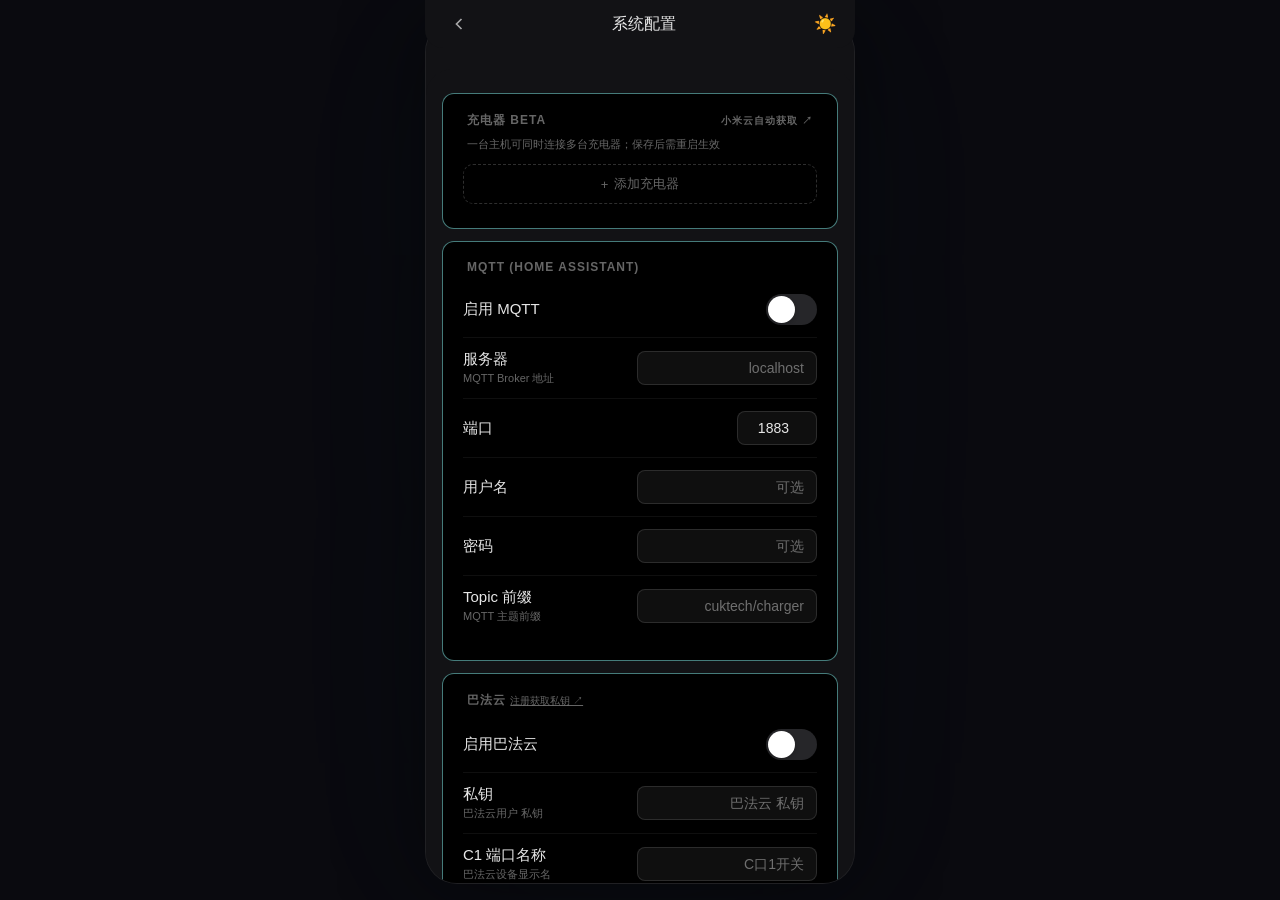
==== ble_server/web/config.html @ 3f88ea3e "feat(p4): batch-import chargers from Xiaomi Cloud, with name sync 现状回答：服务端**本来就**能拿到多设备的 token（`Xiao" ====
<!DOCTYPE html>
<html lang="zh-CN">
<head>
<meta charset="UTF-8">
<meta name="viewport" content="width=device-width, initial-scale=1.0, user-scalable=no, viewport-fit=cover">
<title data-i18n="pageTitle.config">CUKTECH 配置</title>
<link rel="icon" href="/static/favicon.ico">
<script src="/static/locales/zh-CN.js?v=25"></script>
<script src="/static/locales/en.js?v=25"></script>
<script src="/static/i18n.js?v=6"></script>
<link rel="stylesheet" href="static/phone.css?v=36">
<style>
/* Config page overrides */
.config-section { margin-top: 12px; }
.config-section-title {
    font-size: 12px; font-weight: 600; color: var(--text-dim);
    text-transform: uppercase; letter-spacing: 1px;
    margin-bottom: 8px; padding: 0 4px;
}
.config-row {
    display: flex; align-items: center; justify-content: space-between;
    padding: 12px 0; border-bottom: 1px solid rgba(255,255,255,0.06);
}
.config-row > div:first-child { min-width: 0; } /* 英文长标签可换行，不挤压输入框 */
body.light .config-row { border-bottom-color: rgba(0,0,0,0.06); }
.config-row:last-child { border-bottom: none; }
.config-label { font-size: 15px; color: var(--text); }
.config-hint { font-size: 11px; color: var(--text-dim); margin-top: 2px; }
.config-input {
    background: rgba(255,255,255,0.06); border: 1px solid rgba(255,255,255,0.12);
    border-radius: 8px; padding: 8px 12px; color: var(--text); font-size: 14px;
    width: 180px; text-align: right; outline: none; transition: border-color 0.2s;
}
body.light .config-input {
    background: rgba(0,0,0,0.04); border-color: rgba(0,0,0,0.12);
}
.config-input:focus { border-color: var(--accent); }
.config-input::placeholder { color: var(--text-dim); }
.config-select { min-width: 100px; font-size: 13px; }
/* 视觉外观（底色/描边/箭头/hover/focus）统一走 phone.css 的 select 皮肤 */
.config-select:hover, .config-select:focus { color: var(--text); }
.btn-save {
    width: 100%; padding: 14px; border: none; border-radius: 12px;
    background: var(--accent); color: var(--text); font-size: 15px; font-weight: 600;
    cursor: pointer; transition: all 0.2s; margin-top: 12px;
    -webkit-tap-highlight-color: transparent; touch-action: manipulation;
    display: flex; align-items: center; justify-content: center; gap: 8px;
}
.btn-save:active { transform: scale(0.97); opacity: 0.9; }
.btn-save:disabled { opacity: 0.5; cursor: not-allowed; }
.status-row {
    display: flex; align-items: center; gap: 8px;
    padding: 8px 0; font-size: 13px; color: var(--text-dim);
}
.status-dot-sm { width: 8px; height: 8px; border-radius: 50%; background: var(--text-dim); }
.status-dot-sm.ok { background: #34C759; }
.status-dot-sm.err { background: #FF3B30; }

/* ── 设备卡片列表（多设备，§3.12）──
   卡片头永远只显示"连接灯 + 名字 + MAC"，编辑时在下面展开凭据表单：
   一眼能看到配了几台，又不至于把五组输入框全铺开。 */
.device-list-hint { padding: 0 4px 8px; }
.device-card {
    border: 1px solid rgba(255,255,255,0.10); border-radius: 12px;
    margin-bottom: 8px; overflow: hidden;
}
body.light .device-card { border-color: rgba(0,0,0,0.10); }
/* 展开态高亮用端口蓝 --c1：本页没有 --accent（那是 index.css 的令牌），
   直接写 var(--accent) 会解析失败、边框颜色不生效 */
.device-card.is-editing { border-color: var(--c1); }
.device-card-head {
    display: flex; align-items: center; gap: 10px;
    padding: 12px; cursor: pointer;
    -webkit-tap-highlight-color: transparent;
}
.device-led {
    width: 8px; height: 8px; border-radius: 50%; flex: none;
    background: var(--text-dim); opacity: 0.5;
}
.device-led.on { background: #34C759; opacity: 1; }
.device-card-main { flex: 1; min-width: 0; }
.device-card-name {
    font-size: 15px; color: var(--text);
    display: flex; align-items: center; gap: 6px; min-width: 0;
}
.device-card-name > span:first-child { overflow: hidden; text-overflow: ellipsis; white-space: nowrap; }
.device-card-sub { font-size: 11px; color: var(--text-dim); margin-top: 2px; }
.device-tag {
    font-size: 10px; padding: 1px 6px; border-radius: 6px; flex: none;
    background: rgba(255,255,255,0.10); color: var(--text-dim);
}
body.light .device-tag { background: rgba(0,0,0,0.06); }
.device-card-btn {
    flex: none; padding: 6px 10px; border-radius: 8px; cursor: pointer;
    font-size: 12px; background: rgba(255,255,255,0.08); color: var(--text);
    border: 1px solid rgba(255,255,255,0.10);
    -webkit-tap-highlight-color: transparent;
}
body.light .device-card-btn { background: rgba(0,0,0,0.04); border-color: rgba(0,0,0,0.10); }
.device-card-btn.danger { color: var(--limit-danger); }
.device-card-body { padding: 0 12px 4px; }
.device-card-body[hidden] { display: none; }
.device-card-body .config-row:last-child { border-bottom: none; }
/* 折叠时整块不渲染：display:none 由 [hidden] 负责，避免和 flex/grid 样式打架 */
.device-add-btn {
    width: 100%; margin-top: 4px; padding: 10px;
    border: 1px dashed rgba(255,255,255,0.18); border-radius: 10px;
    background: transparent; color: var(--text-dim); font-size: 13px;
    display: flex; align-items: center; justify-content: center; gap: 6px;
    cursor: pointer; -webkit-tap-highlight-color: transparent;
}
body.light .device-add-btn { border-color: rgba(0,0,0,0.16); }
.device-add-btn:active { opacity: 0.7; }
</style>
</head>
<body>
<div class="phone" id="app">
    <!-- Top Navigation -->
    <div class="navbar">
        <div class="nav-back" onclick="history.back()" style="cursor:pointer;display:flex;align-items:center;justify-content:center;color:var(--text);">
            <svg width="20" height="20" viewBox="0 0 24 24" fill="none" stroke="currentColor" stroke-width="2" style="opacity:0.7;">
                <polyline points="15 18 9 12 15 6"></polyline>
            </svg>
        </div>
        <div class="nav-title" data-i18n="config.title">系统配置</div>
        <div class="theme-btn" id="themeBtn" onclick="toggleTheme()" style="width:28px;height:28px;cursor:pointer;font-size:18px;line-height:28px;text-align:center;">☀️</div>
    </div>

    <div class="bottom-view" style="padding-top:12px;">

        <!-- 充电器（设备列表，§3.12）：
             原来是一组固定凭据表单；多设备后一台充电器一张卡片。
             第一张恒为 primary（由配置文件 ble: 节提供，不可删除），
             其余写进 devices: 节。 -->
        <div class="card config-section">
            <div class="config-section-title" style="display:flex;align-items:center;justify-content:space-between;">
                <span>
                    <span data-i18n="config.devicesSection">充电器</span>
                    <!-- 多设备能力在 P5 真机 canary 通过前标 Beta（README 同口径） -->
                    <span class="beta-badge" data-i18n="config.multiDeviceBeta" title="">Beta</span>
                </span>
                <span onclick="openXiaomiModal()" style="font-size:10px;color:var(--accent);cursor:pointer;" data-i18n="config.xiaomiAuto">小米云自动获取 &#8599;</span>
            </div>
            <div class="config-hint device-list-hint" data-i18n="config.devicesHint">一台主机可同时连接多台充电器；保存后需重启生效</div>
            <div id="deviceList"></div>
            <button type="button" class="device-add-btn" onclick="addDevice()">
                <span aria-hidden="true">+</span>
                <span data-i18n="config.addDevice">添加充电器</span>
            </button>
        </div>

        <!-- MQTT Config -->
        <div class="card config-section">
            <div class="config-section-title" data-i18n="config.mqttSection">MQTT (Home Assistant)</div>
            <div class="config-row">
                <div class="config-label" data-i18n="config.enableMqtt">启用 MQTT</div>
                <label class="toggle"><input type="checkbox" id="mqtt_enabled"><span class="toggle-slider"></span></label>
            </div>
            <div class="config-row">
                <div><div class="config-label" data-i18n="config.server">服务器</div><div class="config-hint" data-i18n="config.serverHint">MQTT Broker 地址</div></div>
                <input class="config-input" id="mqtt_host" placeholder="localhost">
            </div>
            <div class="config-row">
                <div class="config-label" data-i18n="config.port">端口</div>
                <input class="config-input" id="mqtt_port" type="number" value="1883" style="width:80px;">
            </div>
            <div class="config-row">
                <div class="config-label" data-i18n="config.username">用户名</div>
                <input class="config-input" id="mqtt_username" data-i18n-placeholder="config.optional" placeholder="可选">
            </div>
            <div class="config-row">
                <div class="config-label" data-i18n="config.password">密码</div>
                <input class="config-input" id="mqtt_password" type="password" data-i18n-placeholder="config.optional" placeholder="可选">
            </div>
            <div class="config-row">
                <div><div class="config-label" data-i18n="config.topicPrefix">Topic 前缀</div><div class="config-hint" data-i18n="config.topicHint">MQTT 主题前缀</div></div>
                <input class="config-input" id="mqtt_topic" placeholder="cuktech/charger">
            </div>
        </div>

        <!-- Bemfa Config -->
        <div class="card config-section">
            <div class="config-section-title"><span data-i18n="config.bemfaSection">巴法云</span> <a href="https://cloud.bemfa.com/tcp/devicemqtt.html" target="_blank" style="font-size:10px;color:var(--accent);font-weight:400;text-transform:none;letter-spacing:0;" data-i18n="config.bemfaRegister">注册获取私钥 &#8599;</a></div>
            <div class="config-row">
                <div class="config-label" data-i18n="config.enableBemfa">启用巴法云</div>
                <label class="toggle"><input type="checkbox" id="bemfa_enabled"><span class="toggle-slider"></span></label>
            </div>
            <div class="config-row">
                <div><div class="config-label" data-i18n="config.privateKey">私钥</div><div class="config-hint" data-i18n="config.privateKeyHint">巴法云用户 私钥</div></div>
                <input class="config-input" id="bemfa_uid" data-i18n-placeholder="config.placeholderUid" placeholder="巴法云 私钥">
            </div>
            <div class="config-row">
                <div><div class="config-label" data-i18n="config.portName" data-i18n-params='{"port":"C1"}'>C1 端口名称</div><div class="config-hint" data-i18n="config.portNameHint">巴法云设备显示名</div></div>
                <input class="config-input" id="bemfa_name_c1" data-i18n-placeholder="config.placeholderC1" placeholder="C口1开关">
            </div>
            <div class="config-row">
                <div><div class="config-label" data-i18n="config.portName" data-i18n-params='{"port":"C2"}'>C2 端口名称</div><div class="config-hint" data-i18n="config.portNameHint">巴法云设备显示名</div></div>
                <input class="config-input" id="bemfa_name_c2" data-i18n-placeholder="config.placeholderC2" placeholder="C口2开关">
            </div>
            <div class="config-row">
                <div><div class="config-label" data-i18n="config.portName" data-i18n-params='{"port":"C3"}'>C3 端口名称</div><div class="config-hint" data-i18n="config.portNameHint">巴法云设备显示名</div></div>
                <input class="config-input" id="bemfa_name_c3" data-i18n-placeholder="config.placeholderC3" placeholder="C口3开关">
            </div>
            <div class="config-row">
                <div><div class="config-label" data-i18n="config.portName" data-i18n-params='{"port":"USB-A"}'>USB-A 端口名称</div><div class="config-hint" data-i18n="config.portNameHint">巴法云设备显示名</div></div>
                <input class="config-input" id="bemfa_name_a" data-i18n-placeholder="config.placeholderA" placeholder="USB-A开关">
            </div>
            <div class="config-row">
                <div><div class="config-label" data-i18n="config.bleStatusName">蓝牙状态名称</div><div class="config-hint" data-i18n="config.portNameHint">巴法云设备显示名</div></div>
                <input class="config-input" id="bemfa_name_ble" data-i18n-placeholder="config.placeholderBle" placeholder="蓝牙开关">
            </div>
        </div>

        <!-- Server Config -->
        <div class="card config-section">
            <div class="config-section-title" data-i18n="config.serverSection">服务器</div>
            <div class="config-row">
                <div class="config-label" data-i18n="config.webPort">Web 端口</div>
                <input class="config-input" id="server_port" type="number" value="8199" style="width:80px;">
            </div>
            <div class="config-row">
                <div class="config-label" data-i18n="config.retention">数据保留天数</div>
                <input class="config-input" id="server_retention" type="number" value="2" style="width:80px;">
            </div>
            <div class="config-row">
                <div><div class="config-label" data-i18n="config.webLanguage">界面语言</div><div class="config-hint" data-i18n="config.webLanguageHint">即时生效，无需重启；所有页面自动同步</div></div>
                <select class="config-select" id="web_language" onchange="setWebLanguage(this.value)" style="min-width:110px;">
                    <option value="auto" data-i18n="config.langAuto">跟随系统</option>
                    <option value="zh-CN">中文</option>
                    <option value="en">English</option>
                </select>
            </div>
            <div class="config-row">
                <div><div class="config-label" data-i18n="config.sessionRecording">充电会话记录</div><div class="config-hint" data-i18n="config.sessionRecordingHint">即时生效，无需重启；关闭后不再记录充电历史</div></div>
                <label class="toggle"><input type="checkbox" id="server_session_recording" onchange="toggleSessionRecording(this.checked)"><span class="toggle-slider"></span></label>
            </div>
            <div class="config-row">
                <div><div class="config-label" data-i18n="config.logLevel">日志等级</div><div class="config-hint" data-i18n="config.logLevelHint">即时生效，无需重启；级别从上到下越来越详细</div></div>
                <select class="config-select" id="server_log_level" onchange="setLogLevel(this.value)" style="min-width:110px;">
                    <option value="error">error</option>
                    <option value="warning">warning</option>
                    <option value="info">info</option>
                    <option value="debug">debug</option>
                </select>
            </div>
        </div>

        <!-- Status -->
        <div class="card config-section">
            <div class="config-section-title" data-i18n="config.currentStatus">当前状态</div>
            <div class="status-row">
                <div class="status-dot-sm" id="statusDot"></div>
                <span id="statusText" data-i18n="common.loading">加载中...</span>
            </div>
        </div>

        <!-- Save Button -->
        <div style="padding: 0 0 20px;">
            <button class="btn-save" id="btnSave" onclick="saveConfig()">
                <span id="btnSaveIcon">&#9881;</span> <span id="btnSaveText" data-i18n="config.saveRestart">保存配置并重启</span>
            </button>
        </div>

    </div>
</div>

<script>
const API = window.location.origin;
let isDark = true;
// 配置页状态追踪：语言切换时（applyTranslations 会重放静态文案）用钩子恢复动态状态
let _configStatus = 'loading';   // 'loading' | 'loaded' | 'error'
let _configStatusMsg = '';
let _saving = false;

// ── 设备列表（多设备，§3.12）──
// 一台充电器一条记录；DOM 里的输入框是它的编辑视图，两边的同步方向只有
// "输入 → _devices"（每个输入框都挂了 updateDeviceField），所以重绘卡片不会丢输入。
//   is_primary 的那台由配置文件 `ble:` 节提供（不可删除），其余写进 `devices:` 节。
let _devices = [];
let _editing = -1;        // 展开编辑的卡片下标；-1 = 全部收起
const DEVICE_ID_RE = /^[a-z0-9][a-z0-9_-]*$/;   // 与服务端 validate_device_specs 同一套规则

function emptyDevice(isPrimary) {
    return {
        id: isPrimary ? 'default' : '',
        name: '', mac: '', token: '', ble_key: '',
        topic_prefix: '', bemfa_ble: '',
        is_primary: !!isPrimary, connected: false
    };
}

function findDeviceIndex(pred) {
    for (let i = 0; i < _devices.length; i++) if (pred(_devices[i], i)) return i;
    return -1;
}

function updateDeviceField(index, field, value) {
    const d = _devices[index];
    if (!d) return;
    d[field] = value;
    // 名字/MAC 直接投影到卡片头，避免"改了输入框、上面那行还是旧的"
    if (field === 'name' || field === 'mac' || field === 'id') {
        const head = document.getElementById(`device-name-${index}`);
        const sub = document.getElementById(`device-sub-${index}`);
        if (head) head.textContent = deviceLabel(d);
        if (sub) sub.textContent = d.mac || I18N.t('config.mac');
    }
}

function deviceLabel(d) {
    // 服务端在"没配名字"时会把内部 id 回填进 name（`describe()` 的 `name or id`），
    // 所以 name === id 等价于没名字——否则中文页面上会冒出 `default` 这种英文标识。
    if (d.name && d.name !== d.id) return d.name;
    // primary 的名字可以为空（服务端只有 ble: 节，没有名字字段）：此时绝不能把
    // 内部 id `default` 顶上去——中文页面上冒出一串英文字符，用户根本不知道那是谁。
    if (d.is_primary) return I18N.t('device.primaryName');
    return d.id || I18N.t('device.unnamedDevice');
}

// 卡片列表：编辑态与在线状态都只是"改写已有节点"，整块 innerHTML 只在
// 设备增删或展开项变化时重建（用户正在输入时不能重建）。
function renderDeviceList() {
    const host = document.getElementById('deviceList');
    if (!host) return;
    host.innerHTML = _devices.map((d, i) => {
        const open = i === _editing;
        const macText = d.mac || I18N.t('config.mac');
        return `
        <div class="device-card${open ? ' is-editing' : ''}" id="device-card-${i}">
            <div class="device-card-head" onclick="toggleDeviceEditor(${i})">
                <span class="device-led${d.connected ? ' on' : ''}" aria-hidden="true"></span>
                <div class="device-card-main">
                    <div class="device-card-name">
                        <span id="device-name-${i}">${escText(deviceLabel(d))}</span>
                        ${d.is_primary ? `<span class="device-tag">${escText(I18N.t('config.primaryTag'))}</span>` : ''}
                    </div>
                    <div class="device-card-sub" id="device-sub-${i}">${escText(macText)}</div>
                </div>
                <button type="button" class="device-card-btn" onclick="event.stopPropagation();toggleDeviceEditor(${i})">${escText(I18N.t('config.editDevice'))}</button>
                ${d.is_primary ? '' : `<button type="button" class="device-card-btn danger" onclick="event.stopPropagation();removeDevice(${i})">${escText(I18N.t('config.removeDevice'))}</button>`}
            </div>
            <div class="device-card-body" id="device-body-${i}"${open ? '' : ' hidden'}>
                ${open ? deviceEditorHtml(d, i) : ''}
            </div>
        </div>`;
    }).join('');
}

// 展开的编辑区：字段与顺序按 §3.12 的清单（name / mac / token / ble_key /
// topic_prefix / bemfa 实体名）。
// 文案在这里就用 I18N.t() 取好（而不是写 data-i18n 交给 applyTranslations）：
// 这段 HTML 是在 JS 里拼出来的，静态扫描（verify_i18n.py）看不到 <script> 里的
// 标签，只有 t('...') 这种字面量调用能被扫到；切语言时整块卡片由
// I18N.onChange 重画一次，所以也不需要事后翻译。
function deviceEditorHtml(d, i) {
    // 每个输入框都挂了 oninput：DOM 是编辑视图，_devices 才是保存时的数据源
    const attrs = (key) => `id="device-${i}-${key}" value="${escText(d[key] || '')}" `
        + `oninput="updateDeviceField(${i}, '${key}', this.value)"`;
    const row = (label, hint, inputHtml) => `
        <div class="config-row">
            <div><div class="config-label">${escText(label)}</div>`
            + (hint ? `<div class="config-hint">${escText(hint)}</div>` : '')
            + `</div>${inputHtml}
        </div>`;
    let html = row(I18N.t('config.deviceName'), I18N.t('config.deviceNameHint'),
        `<input class="config-input" ${attrs('name')}>`);
    // primary 的 id 固定为 default（history/meta/legacy topic 都锚在它上面，§3.10）
    if (!d.is_primary) {
        html += row(I18N.t('config.deviceId'), I18N.t('config.deviceIdHint'),
            `<input class="config-input" ${attrs('id')} placeholder="desk" autocapitalize="off" autocorrect="off" spellcheck="false">`);
    }
    html += row(I18N.t('config.mac'), I18N.t('config.macHint'),
        `<input class="config-input" ${attrs('mac')} placeholder="AA:BB:CC:DD:EE:FF">`);
    html += row(I18N.t('config.tokenHint'), '',
        `<input class="config-input" ${attrs('token')} placeholder="Token">`);
    html += row(I18N.t('config.bleKeyHint'), '',
        `<input class="config-input" ${attrs('ble_key')} placeholder="BLE Key">`);
    if (!d.is_primary) {
        html += row(I18N.t('config.topicPrefix'), I18N.t('config.topicAutoHint'),
            `<input class="config-input" ${attrs('topic_prefix')} placeholder="${escText(I18N.t('config.topicAuto'))}">`);
        html += row(I18N.t('config.bleStatusName'), '',
            `<input class="config-input" ${attrs('bemfa_ble')}>`);
    }
    return html;
}

function toggleDeviceEditor(index) {
    _editing = (_editing === index) ? -1 : index;
    renderDeviceList();
}

function addDevice(prefill) {
    const d = emptyDevice(false);
    if (prefill) Object.assign(d, prefill);
    _devices.push(d);
    _editing = _devices.length - 1;
    renderDeviceList();
    if (!prefill) showToast(I18N.t('config.deviceAdded'));
}

function removeDevice(index) {
    const d = _devices[index];
    if (!d) return;
    // 前端提示（服务端也会校验，§3.10）：primary 来自 ble: 节，删掉它等于没有主设备
    if (d.is_primary) { showToast(I18N.t('config.primaryUndeletable')); return; }
    if (!confirm(I18N.t('config.confirmRemoveDevice', { name: deviceLabel(d) }))) return;
    _devices.splice(index, 1);
    _editing = -1;
    renderDeviceList();
}

function escText(v) {
    return String(v === undefined || v === null ? '' : v)
        .replace(/&/g, '&amp;').replace(/</g, '&lt;').replace(/>/g, '&gt;')
        .replace(/"/g, '&quot;').replace(/'/g, '&#39;');
}

/**
 * 设备清单来源是 GET /api/devices（§3.7）：它是**运行时真值**，primary 恒在首位、
 * 带 id/name/mac/connected。凭据（token/ble_key）不在它里面，只有 primary 的能从
 * GET /api/config 的 ble 节拿到（而且是掩码形式：掩码值再提交回去会被服务端忽略）。
 * 非 primary 设备的 token/ble_key 因此显示为空 —— 用户不重填就当"保持不变"，
 * 由服务端 YAML 合并保住原值（见保存时的 payload 说明）。
 */
async function loadDeviceList(bleCfg) {
    let list = [];
    try {
        const res = await fetch(`${API}/api/devices`);
        const data = await res.json();
        if (data && data.ok && Array.isArray(data.devices)) list = data.devices;
    } catch (e) {
        // 旧服务端没有 /api/devices：退回"只有一台 primary"的老形态
    }
    if (!list.length) list = [{ id: 'default', name: '', mac: bleCfg.mac || '', is_primary: true }];

    _devices = list.map((d, idx) => {
        const isPrimary = idx === 0 || !!d.is_primary;
        const dev = emptyDevice(isPrimary);
        dev.id = isPrimary ? 'default' : (d.id || '');
        // 名字等于 id 说明"没单独起名"（服务端回退成 id），留空才对得上
        dev.name = (d.name && d.name !== dev.id) ? d.name : '';
        dev.mac = d.mac || '';
        dev.topic_prefix = d.topic_prefix || '';
        dev.connected = !!d.connected;
        if (isPrimary) {
            dev.token = (bleCfg && bleCfg.token) || '';
            dev.ble_key = (bleCfg && bleCfg.ble_key) || '';
        }
        return dev;
    });
    _editing = -1;
    renderDeviceList();
}

// Theme (shared with phone.html)
function toggleTheme() {
    isDark = !isDark;
    document.body.classList.toggle('light', !isDark);
    document.getElementById('themeBtn').textContent = isDark ? '☀️' : '🌙';
    localStorage.setItem('cuktech-config-theme', isDark ? 'dark' : 'light');
}
// Load saved theme
(function() {
    const saved = localStorage.getItem('cuktech-config-theme');
    if (saved === 'light') { isDark = false; document.body.classList.add('light'); document.getElementById('themeBtn').textContent = '🌙'; }
})();

function showToast(msg, duration) {
    let t = document.getElementById('toast');
    if (!t) {
        t = document.createElement('div');
        t.id = 'toast';
        t.style.cssText = 'position:fixed;top:60px;left:50%;transform:translateX(-50%);z-index:999;background:rgba(0,0,0,0.85);color:#fff;padding:10px 20px;border-radius:20px;font-size:14px;pointer-events:none;transition:opacity 0.3s;opacity:0;white-space:nowrap;';
        document.body.appendChild(t);
    }
    t.textContent = msg;
    t.style.opacity = '1';
    setTimeout(() => { t.style.opacity = '0'; }, duration || 3000);
}

async function loadConfig() {
    try {
        const res = await fetch(`${API}/api/config`);
        const data = await res.json();
        if (!data.ok) throw new Error(data.error);
        const c = data.config;

        // 传 ble: 节（不是整份 config）：primary 的凭据就从这里来
        await loadDeviceList(c.ble);

        document.getElementById('mqtt_enabled').checked = c.mqtt.enabled;
        document.getElementById('mqtt_host').value = c.mqtt.host || '';
        document.getElementById('mqtt_port').value = c.mqtt.port || 1883;
        document.getElementById('mqtt_username').value = c.mqtt.username || '';
        document.getElementById('mqtt_password').value = c.mqtt.password || '';
        document.getElementById('mqtt_topic').value = c.mqtt.topic_prefix || '';

        document.getElementById('bemfa_enabled').checked = c.bemfa.enabled;
        document.getElementById('bemfa_uid').value = c.bemfa.uid || '';
        document.getElementById('bemfa_name_c1').value = c.bemfa.name_c1 || '';
        document.getElementById('bemfa_name_c2').value = c.bemfa.name_c2 || '';
        document.getElementById('bemfa_name_c3').value = c.bemfa.name_c3 || '';
        document.getElementById('bemfa_name_a').value = c.bemfa.name_a || '';
        document.getElementById('bemfa_name_ble').value = c.bemfa.name_ble || '';

        document.getElementById('server_port').value = c.server.port || 8199;
        document.getElementById('server_retention').value = c.server.history_retention_days || 2;

        // 界面语言（独立于 config.yaml，DB meta 单源，即时生效）
        try {
            const wlRes = await fetch(`${API}/api/web-language`);
            const wlData = await wlRes.json();
            if (wlData.ok && wlData.language) {
                document.getElementById('web_language').value = wlData.language;
            }
        } catch (e) {
            // 加载失败保持默认跟随系统，不阻断配置加载
        }

        // 充电会话记录开关（独立于 config.yaml，DB meta 单源，即时生效）
        try {
            const recRes = await fetch(`${API}/api/session-recording`);
            const recData = await recRes.json();
            document.getElementById('server_session_recording').checked = recData.enabled !== false;
        } catch (e) {
            // 加载失败保持默认开启，不阻断配置加载
        }

        document.getElementById('statusDot').className = 'status-dot-sm ok';
        _configStatus = 'loaded';
        document.getElementById('statusText').textContent = I18N.t('config.loaded');
    } catch (e) {
        document.getElementById('statusDot').className = 'status-dot-sm err';
        _configStatus = 'error';
        _configStatusMsg = e.message;
        document.getElementById('statusText').textContent = I18N.t('config.loadFailed', { msg: e.message });
    }
}

// 保存前的本地校验：服务端也会校验（validate_device_specs），但那是在重启之后——
// 配置错了会直接起不来。能在前端拦下的就别留给重启后的日志。
function validateDevices() {
    if (!_devices.length) { addDevice(); return false; }
    const primary = _devices[0];
    const seen = { default: true };
    for (let i = 1; i < _devices.length; i++) {
        const d = _devices[i];
        const label = deviceLabel(d);
        if (!DEVICE_ID_RE.test(d.id.trim()) || seen[d.id.trim()]) {
            showToast(I18N.t('config.invalidDeviceId', { name: label }), 5000);
            toggleDeviceEditor(i);
            return false;
        }
        seen[d.id.trim()] = true;
        if (!d.mac.trim() || !d.token.trim()) {
            showToast(I18N.t('config.needMacToken', { name: label }), 5000);
            toggleDeviceEditor(i);
            return false;
        }
    }
    // 有附加设备时 primary 必须配齐：它是 legacy topic/history 的锚点（§3.10）
    if (_devices.length > 1 && (!primary.mac.trim() || !primary.token.trim())) {
        showToast(I18N.t('config.needMacToken', { name: deviceLabel(primary) }), 5000);
        if (_editing !== 0) toggleDeviceEditor(0);
        return false;
    }
    return true;
}

async function saveConfig() {
    if (!validateDevices()) return;
    const btn = document.getElementById('btnSave');
    btn.disabled = true;
    _saving = true;
    document.getElementById('btnSaveIcon').textContent = '⏳';
    document.getElementById('btnSaveText').textContent = I18N.t('common.saving');

    // 第一台（primary）展开回 `ble:` 节：那是老版本工具/脚本唯一认识的形状，
    // 也是 primary 的 id 恒为 default、legacy topic 不变的锚点（§3.10）。
    // 其余设备写 `devices:` 节，字段名与 config.py 的 from_mapping 完全一致。
    const primary = _devices[0] || emptyDevice(true);
    const extras = _devices.slice(1).map(d => {
        const item = {
            id: d.id.trim(),
            name: d.name.trim(),
            mac: d.mac.trim(),
            token: d.token.trim(),
            ble_key: d.ble_key.trim(),
            topic_prefix: d.topic_prefix.trim(),
        };
        // 空的可选覆盖项不要写进 YAML：bemfa 实体名留空 = 用默认派生名
        if (d.bemfa_ble.trim()) item.bemfa_ble = d.bemfa_ble.trim();
        return item;
    });

    const config = {
        ble: {
            mac: primary.mac.trim(),
            token: primary.token.trim(),
            ble_key: primary.ble_key.trim(),
        },
        devices: extras,
        mqtt: {
            enabled: document.getElementById('mqtt_enabled').checked,
            host: document.getElementById('mqtt_host').value.trim(),
            port: parseInt(document.getElementById('mqtt_port').value) || 1883,
            username: document.getElementById('mqtt_username').value.trim(),
            password: document.getElementById('mqtt_password').value,
            topic_prefix: document.getElementById('mqtt_topic').value.trim() || 'cuktech/charger',
        },
        bemfa: {
            enabled: document.getElementById('bemfa_enabled').checked,
            uid: document.getElementById('bemfa_uid').value.trim(),
            name_c1: document.getElementById('bemfa_name_c1').value.trim() || I18N.t('config.placeholderC1'),
            name_c2: document.getElementById('bemfa_name_c2').value.trim() || I18N.t('config.placeholderC2'),
            name_c3: document.getElementById('bemfa_name_c3').value.trim() || I18N.t('config.placeholderC3'),
            name_a: document.getElementById('bemfa_name_a').value.trim() || I18N.t('config.placeholderA'),
            name_ble: document.getElementById('bemfa_name_ble').value.trim() || I18N.t('config.placeholderBle'),
        },
        server: {
            port: parseInt(document.getElementById('server_port').value) || 8199,
            history_retention_days: parseInt(document.getElementById('server_retention').value) || 2,
        },
    };
    // 主设备名只在用户真的起了名时才写回：GET /api/config 不返回 ble.name，
    // 空字符串会因为"说不清是没设置还是被清空"而误删已有名字。
    if (primary.name.trim()) config.ble.name = primary.name.trim();

    try {
        const res = await fetch(`${API}/api/config`, {
            method: 'POST',
            headers: { 'Content-Type': 'application/json' },
            body: JSON.stringify({ config })
        });
        const data = await res.json();
        if (data.ok) {
            showToast(I18N.t('config.savedRestart'));
            setTimeout(() => window.location.reload(), 5000);
        } else {
            showToast(I18N.t('common.saveFailed', { msg: data.error || I18N.t('common.unknownError') }), 5000);
            _saving = false;
            btn.disabled = false;
            document.getElementById('btnSaveIcon').textContent = '⚙';
            document.getElementById('btnSaveText').textContent = I18N.t('config.saveRestart');
        }
    } catch (e) {
        showToast(I18N.t('common.networkError', { msg: e.message }), 5000);
        _saving = false;
        btn.disabled = false;
        document.getElementById('btnSaveIcon').textContent = '⚙';
        document.getElementById('btnSaveText').textContent = I18N.t('config.saveRestart');
    }
}

async function toggleSessionRecording(enabled) {
    try {
        const res = await fetch(`${API}/api/session-recording`, {
            method: 'POST',
            headers: { 'Content-Type': 'application/json' },
            body: JSON.stringify({ enabled })
        });
        const data = await res.json();
        if (data.ok) {
            showToast(enabled ? I18N.t('config.sessionRecordingOn') : I18N.t('config.sessionRecordingOff'), 3000);
        } else {
            document.getElementById('server_session_recording').checked = !enabled;
            showToast(I18N.t('common.setFailed', { msg: data.error || I18N.t('common.unknownError') }), 4000);
        }
    } catch (e) {
        document.getElementById('server_session_recording').checked = !enabled;
        showToast(I18N.t('common.networkError', { msg: e.message }), 4000);
    }
}

// ── 日志等级（/api/log-level：即时生效的运行时配置） ──
async function setLogLevel(level) {
    try {
        const res = await fetch(`${API}/api/log-level`, {
            method: 'POST',
            headers: { 'Content-Type': 'application/json' },
            body: JSON.stringify({ level })
        });
        const data = await res.json();
        if (data.ok) {
            showToast(I18N.t('config.logLevelSet', { level }), 2500);
        } else {
            document.getElementById('server_log_level').value = window.__logLevel || 'info';
            showToast(I18N.t('common.setFailed', { msg: data.error || I18N.t('common.unknownError') }), 4000);
        }
    } catch (e) {
        showToast(I18N.t('common.networkError', { msg: e.message }), 4000);
    }
}

async function initLogLevel() {
    try {
        const res = await fetch(`${API}/api/log-level`);
        const data = await res.json();
        window.__logLevel = data.level || 'info';
        const sel = document.getElementById('server_log_level');
        if (sel) sel.value = window.__logLevel;
    } catch (e) { /* 保持默认选项 */ }
}

// ── Web UI language (server-side single source; index/phone follow automatically) ──
async function setWebLanguage(lang) {
    try {
        const res = await fetch(`${API}/api/web-language`, {
            method: 'POST',
            headers: { 'Content-Type': 'application/json' },
            body: JSON.stringify({ language: lang })
        });
        const data = await res.json();
        if (data.ok) {
            I18N.applyServerLanguage(data.language);
            showToast(data.language === 'auto' ? I18N.t('config.langAutoApplied') : I18N.t('config.langApplied'), 2500);
        } else {
            showToast(I18N.t('common.setFailed', { msg: data.error || I18N.t('common.unknownError') }), 4000);
        }
    } catch (e) {
        showToast(I18N.t('common.networkError', { msg: e.message }), 4000);
    }
}

loadConfig();
initLogLevel();

// ── Xiaomi Cloud Modal ──
let _xiaomiServer = '', _xiaomiSessionId = '', _xiaomiQRActive = false;

function openXiaomiModal() {
    document.getElementById('xiaomiModal').style.display = 'flex';
    document.getElementById('xiaomiLoginStatus').textContent = '';
    // 扫码结果还在（服务端会话 + 本地缓存）就直接回到设备清单：想再同步一台
    // 设备的名称/凭据时不必重扫二维码，这正是"同步名称"最常用的入口。
    const hasDevices = _xiaomiDevices.length > 0 && !!_xiaomiSessionId;
    document.getElementById('xiaomiLoginForm').style.display =
        (hasDevices || _xiaomiQRActive) ? 'none' : 'block';
    document.getElementById('xiaomiQRForm').style.display =
        (!hasDevices && _xiaomiQRActive) ? 'block' : 'none';
    document.getElementById('xiaomiDeviceList').style.display =
        hasDevices ? 'block' : 'none';
    if (hasDevices) renderXiaomiDeviceList();
}

function closeXiaomiModal() {
    document.getElementById('xiaomiModal').style.display = 'none';
}

async function xiaomiStartQR() {
    if (_xiaomiQRActive) return; // Prevent double-click
    const btn = document.getElementById('xiaomiLoginBtn');
    const status = document.getElementById('xiaomiLoginStatus');
    const server = document.getElementById('xiaomi_server').value;

    btn.disabled = true; btn.textContent = I18N.t('config.fetching');
    status.textContent = I18N.t('config.connectingXiaomi');
    status.style.color = 'var(--text-dim)';

    try {
        const res = await fetch(`${API}/api/xiaomi/login`, {
            method: 'POST', headers: { 'Content-Type': 'application/json' },
            body: JSON.stringify({ server })
        });
        const data = await res.json();
        if (!data.ok) {
            status.textContent = data.error || I18N.t('config.qrFailed');
            status.style.color = 'var(--danger)';
            btn.disabled = false; btn.textContent = I18N.t('config.getQR');
            return;
        }

        _xiaomiServer = server;
        _xiaomiSessionId = data.session_id;
        _xiaomiQRActive = true;
        _xiaomiDevices = [];        // 新会话：上一次的清单与勾选作废
        _xiaomiSelected = new Set();

        // Show QR code
        document.getElementById('xiaomiLoginForm').style.display = 'none';
        document.getElementById('xiaomiQRForm').style.display = 'block';

        // Display QR image (base64 from server)
        const qrImg = document.getElementById('xiaomiQRImg');
        if (data.qr_image) {
            qrImg.innerHTML = `<img src="${data.qr_image}" style="width:200px;height:200px;">`;
        } else {
            qrImg.innerHTML = `<div style="padding:40px;color:var(--text-dim);">${I18N.t('config.qrLoadFailed')}</div>`;
        }

        document.getElementById('xiaomiLoginUrl').value = data.login_url;
        status.textContent = '';
        btn.disabled = false; btn.textContent = I18N.t('config.getQR');
    } catch (e) {
        status.textContent = I18N.t('common.networkError', { msg: e.message });
        status.style.color = 'var(--danger)';
        btn.disabled = false; btn.textContent = I18N.t('config.getQR');
        _xiaomiQRActive = false;
    }
}

async function xiaomiCompleteQR() {
    const btn = document.getElementById('xiaomiScanBtn');
    const status = document.getElementById('xiaomiQRStatus');

    btn.disabled = true; btn.textContent = I18N.t('config.waitingScan');
    status.textContent = I18N.t('config.scanInstruction');
    status.style.color = 'var(--text-dim)';

    // Poll for completion (background long-poll is already running on server)
    let attempts = 0;
    const maxAttempts = 60; // 60 * 3s = 3 minutes
    while (attempts < maxAttempts) {
        try {
            const res = await fetch(`${API}/api/xiaomi/qr/complete`, {
                method: 'POST', headers: { 'Content-Type': 'application/json' },
                body: JSON.stringify({ session_id: _xiaomiSessionId })
            });
            const data = await res.json();
            if (data.ok) {
                _xiaomiQRActive = false;
                showDeviceList(data);
                return;
            }
            if (data.error && !data.error.includes('等待扫码')) {
                // Real error, not just "still waiting"
                status.textContent = data.error;
                status.style.color = 'var(--danger)';
                btn.disabled = false; btn.textContent = I18N.t('config.scanned');
                _xiaomiQRActive = false;
                return;
            }
        } catch (e) {
            // Network error, retry
        }
        attempts++;
        await new Promise(r => setTimeout(r, 3000));
    }
    status.textContent = I18N.t('config.scanTimeout');
    status.style.color = 'var(--danger)';
    btn.disabled = false; btn.textContent = I18N.t('config.scanned');
    _xiaomiQRActive = false;
}

// ── 扫码拿到的设备清单（多设备导入）──
// 清单与勾选状态存在前端，**凭据（token/ble_key）不落地**：导入时前端只发 did，
// 服务端按 did 现取 BLE Key 再回一份完整结果（/api/xiaomi/import）。
let _xiaomiDevices = [];          // [{did, name, mac, model}]
let _xiaomiSelected = new Set();  // 勾选中的 did

// MAC 比较统一口径：小米云给的是小写无分隔（`a4c138...`），用户手填的可能是
// `A4:C1:38:...`。去分隔 + 小写，避免"同一台设备被当成两台"（那会生成重复设备卡，
// 服务端 MAC 唯一性校验随后就会拦下整个保存）。
function normMac(v) {
    return String(v || '').replace(/[^0-9a-fA-F]/g, '').toLowerCase();
}

function xiaomiMacOf(d) { return normMac(d.mac); }

// 已配置判定：MAC 已在设备卡片里出现过（primary 也算）
function xiaomiConfiguredIndex(mac) {
    const m = normMac(mac);
    if (!m) return -1;
    return findDeviceIndex(d => xiaomiMacOf(d) === m);
}

// 给新导入的设备起一个合法 id（`^[a-z0-9][a-z0-9_-]*$`，与服务端同规则）：
// 优先用云上的英文名做 slug，中文名 slug 为空就退到 MAC 尾号（稳定、可读、不撞车）。
function suggestDeviceId(dev) {
    const used = new Set(_devices.map(d => (d.id || '').toLowerCase()));
    const slug = String(dev.name || '').toLowerCase()
        .replace(/[^a-z0-9]+/g, '-').replace(/^-+|-+$/g, '');
    const base = (slug && /^[a-z0-9]/.test(slug)) ? slug
        : 'charger' + normMac(dev.mac).slice(-4);
    let id = base, n = 2;
    while (used.has(id)) { id = base + '-' + n; n++; }
    return id;
}

function showDeviceList(data) {
    document.getElementById('xiaomiLoginForm').style.display = 'none';
    document.getElementById('xiaomiQRForm').style.display = 'none';
    document.getElementById('xiaomiDeviceList').style.display = 'block';

    // 优先展示 CUKTECH 设备；一台都没有时退回全部（用户可能用的是别家型号）
    const devices = (data.cuktech && data.cuktech.length > 0) ? data.cuktech : data.devices;
    _xiaomiDevices = (devices || []).map(d => ({
        did: d.did, name: d.name || '', mac: d.mac || '', model: d.model || '',
    }));
    // 默认勾上**还没配置过**的那些：一次点击就能把新设备都加进来，而已配置的
    // 设备不会被误当成新设备重复添加（想同步名称/凭据再手动勾上即可）。
    _xiaomiSelected = new Set(_xiaomiDevices
        .filter(d => xiaomiConfiguredIndex(d.mac) < 0)
        .map(d => d.did));
    renderXiaomiDeviceList();
}

function renderXiaomiDeviceList() {
    const list = document.getElementById('xiaomiDevices');
    if (!list) return;
    if (!_xiaomiDevices.length) {
        list.innerHTML = `<div style="text-align:center;color:var(--text-dim);padding:16px;">${escText(I18N.t('config.noDevices'))}</div>`;
        updateXiaomiImportBtn();
        return;
    }
    list.innerHTML = _xiaomiDevices.map(d => {
        const idx = xiaomiConfiguredIndex(d.mac);
        const configured = idx >= 0;
        const checked = _xiaomiSelected.has(d.did);
        const tag = configured
            ? `<span class="device-tag">${escText(I18N.t('config.xiaomiConfigured'))}</span>` : '';
        return `
        <label class="config-row" style="cursor:pointer;border:1px solid var(--card-border);border-radius:8px;padding:10px;margin-bottom:6px;display:flex;align-items:center;gap:10px;">
            <input type="checkbox" ${checked ? 'checked' : ''}
                   onchange="toggleXiaomiDevice('${escText(d.did)}', this.checked)"
                   style="width:18px;height:18px;flex:none;accent-color:var(--accent);">
            <div style="min-width:0;">
                <div class="config-label">${escText(d.name || d.model || d.mac)} ${tag}</div>
                <div class="config-hint">${escText(d.model)} | ${escText(d.mac)}</div>
            </div>
        </label>`;
    }).join('');
    updateXiaomiImportBtn();
}

function toggleXiaomiDevice(did, on) {
    if (on) _xiaomiSelected.add(did); else _xiaomiSelected.delete(did);
    updateXiaomiImportBtn();
}

function xiaomiSelectAll(on) {
    _xiaomiSelected = on ? new Set(_xiaomiDevices.map(d => d.did)) : new Set();
    renderXiaomiDeviceList();
}

function updateXiaomiImportBtn() {
    const btn = document.getElementById('xiaomiImportBtn');
    if (!btn) return;
    const n = _xiaomiSelected.size;
    btn.textContent = n
        ? I18N.t('config.xiaomiImport', { n: n })
        : I18N.t('config.xiaomiImportEmpty');
    btn.disabled = n === 0;
}

// 把云上的结果落到设备卡片：**按 MAC 匹配**（不是"写进某张选中卡片"）。
// 这条规则是整个改动的核心——多设备后"先选目标卡片再点设备"一定会有人用错，
// 而用错就是把这台的 token 覆盖到另一台上；按 MAC 匹配不存在这个可能。
function applyXiaomiImport(results, syncNames) {
    let added = 0, updated = 0, failed = 0;
    results.forEach(r => {
        if (r.error || !r.mac || !r.token) { failed++; return; }
        const idx = xiaomiConfiguredIndex(r.mac);
        if (idx >= 0) {
            const d = _devices[idx];
            d.mac = r.mac;
            d.token = r.token;
            if (r.ble_key) d.ble_key = r.ble_key;
            if (syncNames && r.name && r.name !== d.name) d.name = r.name;
            updated++;
        } else {
            const d = emptyDevice(false);
            d.id = suggestDeviceId(r);
            d.name = r.name || '';
            d.mac = r.mac;
            d.token = r.token;
            d.ble_key = r.ble_key || '';
            _devices.push(d);
            added++;
        }
    });
    _editing = -1;
    renderDeviceList();
    return { added, updated, failed };
}

async function importXiaomiSelected() {
    const btn = document.getElementById('xiaomiImportBtn');
    const status = document.getElementById('xiaomiImportStatus');
    if (!_xiaomiSelected.size) {
        status.textContent = I18N.t('config.xiaomiImportEmpty');
        status.style.color = 'var(--danger)';
        return;
    }
    const syncNames = !!(document.getElementById('xiaomiSyncNames') || {}).checked;
    btn.disabled = true;
    btn.textContent = I18N.t('config.xiaomiImporting');
    status.textContent = I18N.t('config.fetchingBleKey');
    status.style.color = 'var(--text-dim)';

    try {
        const res = await fetch(`${API}/api/xiaomi/import`, {
            method: 'POST', headers: { 'Content-Type': 'application/json' },
            body: JSON.stringify({
                session_id: _xiaomiSessionId,
                dids: Array.from(_xiaomiSelected),
            })
        });
        const data = await res.json();
        if (!data.ok) {
            status.textContent = data.error || I18N.t('config.xiaomiImportFailed');
            status.style.color = 'var(--danger)';
            updateXiaomiImportBtn();
            return;
        }
        const sum = applyXiaomiImport(data.devices || [], syncNames);
        // 两种文案都写死成字面量 t('...')：verify_i18n.py 靠字面量扫 key，
        // 拼出来的 key（三元里再传参）会被当成"未使用"，也漏掉拼错的保护。
        const params = { added: sum.added, updated: sum.updated, failed: sum.failed };
        status.textContent = sum.failed
            ? I18N.t('config.xiaomiImportDoneWithFailed', params)
            : I18N.t('config.xiaomiImportDone', params);
        status.style.color = sum.failed ? 'var(--danger)' : 'var(--success)';
        // 已配置的设备刷新一下标签（导入后它们不再是"未配置"）
        renderXiaomiDeviceList();
        _xiaomiSelected = new Set();
        updateXiaomiImportBtn();
        if (!sum.failed) setTimeout(closeXiaomiModal, 1500);
    } catch (e) {
        status.textContent = I18N.t('config.bleKeyFailed', { msg: e.message });
        status.style.color = 'var(--danger)';
        updateXiaomiImportBtn();
    }
}

// ── Locale change: restore dynamic state overwritten by the static re-translation ──
// (applyTranslations replays data-i18n values, which would otherwise reset the
//  "当前状态" text and the save-button label to their idle/loading states)
if (typeof I18N !== 'undefined' && typeof I18N.onChange === 'function') {
    I18N.onChange(function () {
        const st = document.getElementById('statusText');
        if (st) {
            if (_configStatus === 'loaded') st.textContent = I18N.t('config.loaded');
            else if (_configStatus === 'error') st.textContent = I18N.t('config.loadFailed', { msg: _configStatusMsg });
            else st.textContent = I18N.t('common.loading');
        }
        const btnT = document.getElementById('btnSaveText');
        if (btnT) btnT.textContent = _saving ? I18N.t('common.saving') : I18N.t('config.saveRestart');
        // 设备卡片里的文案（主设备标签、编辑/删除按钮、展开的编辑器）全是 JS 拼的，
        // 不进 applyTranslations 的静态扫描范围，切语言后必须重画一次。
        // 输入框的值早已通过 updateDeviceField 同步进 _devices，重画不会丢输入。
        if (_devices.length) renderDeviceList();
    });
}
</script>

<!-- Xiaomi Cloud Login Modal -->
<div id="xiaomiModal" style="display:none;position:fixed;inset:0;z-index:200;background:rgba(0,0,0,0.7);align-items:center;justify-content:center;">
    <div style="background:var(--card-bg);border:1px solid var(--card-border);border-radius:16px;padding:20px;width:90%;max-width:400px;max-height:80vh;overflow-y:auto;">
        <div style="display:flex;justify-content:space-between;align-items:center;margin-bottom:16px;">
            <span style="font-size:17px;font-weight:600;color:var(--text);" data-i18n="config.xiaomiLogin">小米云登录</span>
            <span onclick="closeXiaomiModal()" style="font-size:20px;cursor:pointer;color:var(--text-dim);padding:4px;">&times;</span>
        </div>

        <!-- Login Form -->
        <div id="xiaomiLoginForm">
            <div style="margin-bottom:12px;">
                <div class="config-label" style="margin-bottom:4px;" data-i18n="config.serverRegion">服务器区域</div>
                <select id="xiaomi_server" class="config-select" style="width:100%;">
                    <option value="cn" selected data-i18n="config.regionCn">中国大陆 (cn)</option>
                    <option value="de" data-i18n="config.regionDe">欧洲 (de)</option>
                    <option value="us" data-i18n="config.regionUs">美国 (us)</option>
                    <option value="ru" data-i18n="config.regionRu">俄罗斯 (ru)</option>
                    <option value="tw" data-i18n="config.regionTw">台湾 (tw)</option>
                    <option value="sg" data-i18n="config.regionSg">新加坡 (sg)</option>
                    <option value="in" data-i18n="config.regionIn">印度 (in)</option>
                </select>
            </div>
            <button class="btn-save" id="xiaomiLoginBtn" onclick="xiaomiStartQR()" data-i18n="config.getQR" style="margin-top:0;">获取二维码</button>
            <div id="xiaomiLoginStatus" style="margin-top:8px;font-size:12px;color:var(--text-dim);text-align:center;min-height:18px;"></div>
        </div>

        <!-- QR Code Display -->
        <div id="xiaomiQRForm" style="display:none;">
            <div style="text-align:center;margin-bottom:12px;">
                <div style="font-size:13px;color:#666;margin-bottom:8px;" data-i18n-html="config.scanWithApp">使用<strong style="color:#333;">米家 App</strong> 扫描下方二维码</div>
                <div id="xiaomiQRImg" style="display:inline-block;padding:8px;background:#fff;border-radius:8px;"></div>
            </div>
            <div style="margin-bottom:12px;">
                <div style="font-size:11px;color:#888;margin-bottom:4px;" data-i18n="config.orOpenLink">或复制链接到浏览器打开：</div>
                <input class="config-input" id="xiaomiLoginUrl" readonly style="width:100%;text-align:left;font-size:11px;word-break:break-all;">
            </div>
            <button class="btn-save" id="xiaomiScanBtn" onclick="xiaomiCompleteQR()" data-i18n="config.scanned" style="margin-top:0;">已完成扫码</button>
            <div id="xiaomiQRStatus" style="margin-top:8px;font-size:12px;color:var(--text-dim);text-align:center;min-height:18px;"></div>
        </div>

        <!-- Device List：勾选后**一次导入多台**（§3.10 多设备） -->
        <div id="xiaomiDeviceList" style="display:none;">
            <div style="font-size:13px;color:var(--text-dim);margin-bottom:10px;" data-i18n="config.selectCharger">选择充电器设备：</div>
            <div style="display:flex;gap:8px;margin-bottom:8px;">
                <button type="button" class="device-card-btn" onclick="xiaomiSelectAll(true)" data-i18n="config.xiaomiSelectAll" style="flex:1;"></button>
                <button type="button" class="device-card-btn" onclick="xiaomiSelectAll(false)" data-i18n="config.xiaomiSelectNone" style="flex:1;"></button>
            </div>
            <div id="xiaomiDevices"></div>
            <!-- 名称同步：设备卡片里的名字是用户可改的，所以是否覆盖要显式勾选 -->
            <label class="config-row" style="display:flex;align-items:flex-start;gap:10px;padding-top:10px;cursor:pointer;">
                <input type="checkbox" id="xiaomiSyncNames" checked style="width:18px;height:18px;flex:none;margin-top:2px;accent-color:var(--accent);">
                <div>
                    <div class="config-label" data-i18n="config.xiaomiSyncNames">同步小米云设备名称</div>
                    <div class="config-hint" data-i18n="config.xiaomiSyncNamesHint">勾选后用云上的名称覆盖设备卡片里已有的名字</div>
                </div>
            </label>
            <div id="xiaomiImportStatus" style="margin-top:8px;font-size:12px;color:var(--text-dim);text-align:center;min-height:18px;"></div>
            <div style="margin-top:12px;display:flex;gap:8px;">
                <button class="btn-save" onclick="closeXiaomiModal()" data-i18n="common.cancel" style="margin-top:0;flex:1;background:rgba(255,255,255,0.06);color:var(--text);">取消</button>
                <button class="btn-save" id="xiaomiImportBtn" onclick="importXiaomiSelected()" style="margin-top:0;flex:2;"></button>
            </div>
        </div>
    </div>
</div>

</body>
</html>
---- ble_server/web/static/phone.css ----
*, *::before, *::after { margin: 0; padding: 0; box-sizing: border-box; }

:root {
    --c1: #46B4FF; --c2: #FF7A00; --c3: #89D8F3; --a: #FFD24B;
    --bg: #121215; --card-bg: #000; --card-border: rgba(137, 246, 243, 0.5);
    --pval-color: #FFF;
    --text: rgba(255,255,255,0.9); --text-dim: rgba(255,255,255,0.4);
    --text-sub: rgba(255,255,255,0.6);
    --page-width: 430px;
    /* 充电量限额卡片端口色：两套主题共用这同一批值（浅色不覆盖）。
       这些是亮色，作白底小字只有 1.44～2.6:1，因此卡片里颜色一律作为
       "填充"使用（实底按钮 + 深色字），文字色走 --text/--text-dim。 */
    --limit-c1: #FF7A00; --limit-c1-rgb: 255, 122, 0;
    --limit-c2: #46B4FF; --limit-c2-rgb: 70, 180, 255;
    --limit-c3: #89D8F3; --limit-c3-rgb: 137, 216, 243;
    --limit-a:  #FFD24B; --limit-a-rgb:  255, 210, 75;
    --limit-danger: #FF6B60; --limit-danger-rgb: 255, 107, 96;
    /* 进度槽：浅色主题要更深，亮色填充才看得出填到哪儿（见 body.light） */
    --limit-track: rgba(128, 128, 128, 0.2);
}

body {
    font-family: -apple-system, BlinkMacSystemFont, 'PingFang SC', 'Noto Sans SC', 'MiSans', sans-serif;
    background: #0a0a0f; display: flex; justify-content: center;
    min-height: 100vh; overflow-x: hidden;
}

body.light {
    --bg: #f0f0f5; --card-bg: #fff; --card-border: rgba(0,0,0,0.1);
    --text: #1a1a1a; --text-dim: #888; --text-sub: #666;
    --pval-color: #000;
    /* 端口色本身不覆盖（和暗色主题完全是同一批亮色）。
       进度槽用浅灰（与桌面 index.css 浅色主题的 --track 同值）：产品侧明确要求
       浅色下不要出现深灰长条。代价是亮端口色填充对浅槽只有 1.3～2.1:1，
       低于 WCAG 图形件的 3:1——这条偏离在 charge_limit_contrast_test.js 里
       以"记录现状"的方式固定下来，改回深槽前先看那段说明。 */
    --limit-track: rgba(0, 0, 0, 0.10);
}

.phone {
    width: 100%; max-width: var(--page-width); min-height: 100vh;
    background: var(--bg); position: relative;
    padding-top: 48px; padding-bottom: 80px;
}

/* ── Top Navigation ── */
.navbar {
    display: flex; align-items: center; padding: 8px 16px;
    height: 48px; position: fixed; top: 0; left: 0; right: 0; z-index: 102;
    background: var(--bg); transition: opacity 0.3s ease;
    max-width: var(--page-width); margin: 0 auto;
    border-radius: 0 0 18px 18px;
}
.navbar.hide { opacity: 0; pointer-events: none; }
.navbar.hide .theme-btn { pointer-events: auto; }
.nav-back { width: 36px; height: 36px; padding: 6px; cursor: pointer; }
.nav-back img { width: 100%; height: 100%; opacity: 0.7; }
.nav-title { flex: 1; text-align: center; font-size: 16px; font-weight: 500;
    color: var(--text); }
/* 注意：这里**不能**给 margin-right。导航栏左边是 28px 的齿轮、右边是 28px 的主题
   按钮，本来左右对称；多留 36px 会让标题整块左偏，两边的白边就不一样长了
   （那 36px 是给早年的 .nav-more 让位的，那个按钮早就不在页面里）。 */
.theme-btn { -webkit-tap-highlight-color: transparent; touch-action: manipulation; }
.nav-more { width: 28px; height: 28px; cursor: pointer; padding: 4px; display: none; }
.nav-more img { width: 100%; height: 100%; opacity: 0.5; }

/* 设备切换在手机上只剩两处：导航栏标题（点开下拉列表，见下）与"全部设备"页。
   原来那条吸顶 pill 条 / 横滑仪表条都已撤掉 —— 它们各自要吃掉 42–58px 的顶部
   留白，而这信息现在就在标题栏里。 */

/* ── Top View (sticky) ── */
.top-view {
    width: 100%; height: 304px; position: sticky; top: 48px;
    display: flex; flex-direction: column;
}
.imagebg {
    display: flex; flex-direction: column; align-items: center; justify-content: center;
    width: 100%; height: 100%; transition: opacity 0.05s linear;
}
/* Bottom view: small gap from sticky top-view, scrolls up behind it naturally */
.bottom-view {
    position: relative; z-index: 5;
    background: var(--bg);
    border-radius: 26px 26px 0 0;
    min-height: 100vh;
}

.top-spacer { flex: 10; }

/* ── Device Image Container ── */
.imagebg {
    width: calc(100% - 54px); height: 260px; margin: 30px auto 0;
    position: relative; overflow: visible;
}

/* Dark glow behind device when connected */
.dark-glow {
    position: absolute; width: 260px; height: 260px;
    left: 50%; top: 50%; transform: translate(-50%, -50%);
    border-radius: 50%; opacity: 0; transition: opacity 0.6s ease;
    z-index: 0; pointer-events: none;
    background: radial-gradient(circle, rgba(70,180,255,0.15) 0%, rgba(70,180,255,0.05) 40%, transparent 70%);
}
.dark-glow.active { opacity: 1; }

/* Unconnected placeholder */
.unconnected-img {
    width: 360px; height: 307px; object-fit: contain;
    margin: 0 auto; display: block; z-index: 2; position: relative;
}
.unconnected-img.hidden { display: none; }

/* Device image */
.device-container {
    position: relative; width: 360px; height: 481px;
    margin: 0 auto; display: none; z-index: 1; overflow: visible;
}
.device-container.show { display: block; }
.device-container.charging {
    animation: deviceFloat 3s ease-in-out infinite;
}
.device-img {
    width: 360px; height: 481px; object-fit: contain;
    position: absolute; top: -128px; left: 0; z-index: 0;
}
@keyframes deviceFloat {
    0%, 100% { transform: translateY(0); }
    50% { transform: translateY(-4px); }
}

/* ── Header Scene Mode Badge (on top of device image) ── */
.scene-badge {
    position: absolute; top: -40px; left: 50%; transform: translateX(-50%);
    height: 30px; z-index: 5;
    display: none; align-items: center; justify-content: center;
}
.scene-badge.show { display: flex; }
.scene-badge img { width: 20px; height: 20px; margin-right: 4px; }
.scene-badge span { font-size: 12px; color: var(--pval-color); }

/* ── USB Port Power Overlay ── */
.usb-overlay { position: relative; width: 360px; margin-left: 134.5px; z-index: 3; pointer-events: none; }
.usb-module { position: absolute; left: 0; width: 360px; display: none; }
.usb-module.active { display: block; }
.usb-protocol-icon { position: absolute; width: 25px; height: 16px; left: 62px; z-index: 4; }
.usb-protocol-icon img { width: 100%; height: 100%; object-fit: contain; }
.usb-power-bg { position: absolute; z-index: 3; }
.usb-power-bg img { height: 100%; object-fit: contain; }
.usb-power-val {
    position: absolute; z-index: 4; color: var(--pval-color); font-size: 17px;
    font-weight: bold; text-align: center; width: 70px;
}

/* Bottom spacer */
.bottom-spacer { flex: 2; }

/* ── Bottom Scroll Area ── */
.bottom-view { padding: 0 16px; }

/* ── Card Container ── */
.card {
    width: 100%; background: var(--card-bg); border-radius: 12px;
    margin-top: 12px; padding: 18px 20px 24px;
    border: 1px solid var(--card-border);
    margin-left: auto; margin-right: auto;
}

/* ── Scene Mode Card ── */
.scene-card { margin-top: 8px; }
.scene-card-header { display: flex; align-items: center; margin-bottom: 25px; }
.scene-card-title { font-size: 17px; color: var(--text-dim); }
.scene-separator { width: 1px; height: 14px; background: rgba(255,255,255,0.15); margin: 0 8px; }
.scene-card-subtitle { font-size: 17px; color: var(--text); }
.scene-card-flex { flex: 1; }
.scene-card-arrow { width: 20px; height: 20px; cursor: pointer; display: none; }
.scene-card-arrow.show { display: block; }
.scene-card-arrow img { width: 100%; height: 100%; opacity: 0.6; }

.scene-buttons {
    display: flex; justify-content: space-between; margin-top: 0;
}
.scene-btn {
    display: flex; flex-direction: column; align-items: center;
    cursor: pointer; border: none; background: none; padding: 0;
}
.scene-btn img { width: 80px; height: 80px; object-fit: cover; transition: transform 0.2s; }
.scene-btn:active img { transform: scale(0.95); }
.scene-btn .scene-label {
    font-size: 13px; color: var(--text-sub); margin-top: 4px;
}
.scene-btn.active .scene-label { color: var(--text); font-weight: 500; }

/* ── Port Control Card ── */
.port-ctl-card { margin-top: 12px; }
.port-ctl-title { font-size: 17px; color: var(--text-dim); margin-bottom: 18px; }
.port-ctl-items { display: flex; flex-wrap: wrap; gap: 10px; }
.port-ctl-item { flex: 1; min-width: 130px; padding: 6px 0; }
.port-ctl-item-top { display: flex; align-items: center; justify-content: space-between; }
.port-protos { display: flex; gap: 6px; flex-wrap: wrap; margin-top: 6px; padding: 6px 8px; background: rgba(255,255,255,0.03); border-radius: 8px; }
.port-ctl-port-icon { width: 32px; height: 20px; }
.port-ctl-port-icon img { width: 100%; height: 100%; object-fit: contain; }
body.light .port-ctl-port-icon img { filter: invert(1); }
.port-ctl-label { font-size: 14px; color: var(--text); margin-left: 8px; flex: 1; }

/* Toggle Switch */
.toggle { position: relative; width: 51px; height: 31px; cursor: pointer; }
.toggle input { opacity: 0; width: 0; height: 0; }
.toggle-slider {
    position: absolute; inset: 0; border-radius: 31px;
    background: rgba(120,120,128,0.32); transition: 0.3s;
}
.toggle-slider::before {
    content: ''; position: absolute; width: 27px; height: 27px; top: 2px; left: 2px;
    border-radius: 50%; background: #fff; transition: 0.3s;
    box-shadow: 0 2px 4px rgba(0,0,0,0.2);
}
.toggle input:checked + .toggle-slider { background: #34C759; }
.toggle input:checked + .toggle-slider::before { transform: translateX(20px); }

/* ── Screen Setting Card ── */
.screen-card { margin-top: 12px; }
.screen-card-header { display: flex; align-items: center; justify-content: space-between; }
.screen-card-title { font-size: 17px; color: var(--text-dim); }
.screen-card-value { font-size: 15px; color: var(--text); cursor: pointer; }
.screen-card-value img { width: 16px; height: 16px; margin-left: 4px; vertical-align: middle; opacity: 0.5; }

/* ── USB-A Trickle Card ── */
.trickle-card { margin-top: 12px; }

/* ── Delay Slider ── */
.delay-slider { width:100%; height:4px; -webkit-appearance:none; appearance:none; outline:none; cursor:pointer; border-radius:2px; margin:8px 0; }
.delay-slider::-webkit-slider-thumb { -webkit-appearance:none; width:22px; height:22px; border-radius:50%; border:2px solid #fff; box-shadow:0 1px 4px rgba(0,0,0,0.3); cursor:pointer; }
.delay-slider::-moz-range-thumb { width:22px; height:22px; border-radius:50%; border:2px solid #fff; box-shadow:0 1px 4px rgba(0,0,0,0.3); cursor:pointer; }

/* ── Protocol Switch Buttons ── */
.proto-btn { padding: 3px 8px; border-radius: 10px; border: 1px solid rgba(255,255,255,0.12); background: rgba(255,255,255,0.04); color: var(--text-dim); font-size: 10px; cursor: pointer; transition: all 0.2s; }
.proto-btn.on { background: var(--accent); border-color: var(--accent); color: #fff; font-weight: 600; }
.proto-btn:active { transform: scale(0.96); }
.proto-btn[disabled] { opacity: 0.3; cursor: not-allowed; }
body.light .proto-btn { border-color: rgba(0,0,0,0.15); background: rgba(0,0,0,0.06); color: #000; }
body.light .proto-btn.on { background: var(--accent); border-color: var(--accent); color: #000; }
body.light .proto-btn:not(.on) { color: #888; }
body.light .port-protos { background: rgba(0,0,0,0.03); }
.trickle-card-header { display: flex; align-items: center; justify-content: space-between; }
.trickle-card-title { font-size: 17px; color: var(--text-dim); }

/* ── Rate / Power Card (big card) ── */
.rate-card {
    margin-top: 10px; border-radius: 26px;
    padding: 0; overflow: hidden;
}
.rate-inner { padding: 30px 20px 24px; }

/* Total Power Section */
.total-power-title { font-size: 16px; font-weight: 500; color: var(--text); margin-bottom: 0; }
.power-row { display: flex; align-items: center; height: 100px; }
.power-left { flex: 1; padding-left: 0; }
.power-value-row { display: flex; align-items: baseline; }
.power-number { font-size: 28px; font-weight: 500; color: var(--text); line-height: 34px; }
.power-unit { font-size: 10px; color: var(--text); margin-left: 2px; }
.power-label { font-size: 12px; color: var(--text-dim); margin-top: 0; }

/* Mini line chart placeholder */
.mini-chart {
    width: 200px; height: 100px; margin-left: 20px;
    display: flex; align-items: flex-end; gap: 2px;
}
.mini-bar {
    flex: 1; border-radius: 2px 2px 0 0; transition: height 0.5s ease;
    background: #46B4FF;
}

/* Port Power List */
.port-power-title { font-size: 17px; font-weight: 500; color: var(--text); margin-bottom: 16px; }
.port-power-row { display: flex; align-items: baseline; margin-bottom: 6px; }
.port-power-dot { width: 12px; height: 12px; border-radius: 50%; margin-right: 8px; flex-shrink: 0; }
.port-power-name { font-size: 14px; color: var(--text); min-width: 30px; }
.port-power-w { font-size: 16px; font-weight: 500; color: var(--text); min-width: 55px; text-align: right; }
.port-power-w-unit { font-size: 13px; color: var(--text); }
.port-power-protocol { font-size: 13px; color: var(--text-dim); margin-left: 15px; }

/* Full line chart placeholder */
.full-chart-title { font-size: 16px; font-weight: 500; color: var(--text); margin-top: 18px; margin-bottom: 8px; }

/* X axis */

/* Legend */
.chart-legend {
    display: flex; justify-content: center; gap: 16px; margin-top: 8px;
    font-size: 11px; color: var(--text-dim);
}
.chart-legend-dot { width: 8px; height: 8px; border-radius: 50%; display: inline-block; margin-right: 4px; vertical-align: middle; }

/* ── Sim Controls ── */
.sim-ctrls {
    position: fixed; bottom: 16px; right: 16px; z-index: 200;
    display: flex; flex-direction: column; gap: 6px;
}
.sim-btn {
    padding: 8px 14px; border-radius: 20px; border: 1px solid rgba(255,255,255,0.15);
    background: rgba(0,0,0,0.6); color: #fff; font-size: 11px;
    cursor: pointer; backdrop-filter: blur(10px); transition: all 0.2s;
    -webkit-tap-highlight-color: transparent; touch-action: manipulation;
}
.sim-btn:hover { background: rgba(255,255,255,0.15); }
.sim-btn.on { border-color: #34C759; color: #34C759; }

/* ── Phone frame on desktop ── */
@media (min-width: 431px) {
    body { align-items: flex-start; padding-top: 20px; }
    .phone {
        border-radius: 32px; min-height: 92vh; max-height: 96vh; overflow-y: auto;
        box-shadow: 0 0 80px rgba(0,0,0,0.5), 0 0 200px rgba(70,180,255,0.03);
        border: 1px solid rgba(255,255,255,0.06);
    }
    .phone::-webkit-scrollbar { width: 0; }
}

/* ── 下拉选择框：现代化外观（去原生箭头 + 自绘箭头 + hover/focus）──
   深浅两套都由 --card-* 变量派生；config.html / phone.html 共用本文件。 */
select, .charge-select {
    appearance: none;
    -webkit-appearance: none;
    height: 32px;
    padding: 0 26px 0 10px;
    border: 1px solid var(--card-border);
    border-radius: 8px;
    background-color: var(--card-bg);
    background-image: linear-gradient(45deg, transparent 50%, currentColor 50%),
                      linear-gradient(135deg, currentColor 50%, transparent 50%);
    background-position: right 12px center, right 7px center;
    background-size: 5px 5px, 5px 5px;
    background-repeat: no-repeat;
    color: var(--text-dim);
    font-size: 12.5px;
    cursor: pointer;
    transition: border-color 0.15s ease, color 0.15s ease, box-shadow 0.15s ease;
}
select:hover, .charge-select:hover { color: var(--text); }
select:focus, .charge-select:focus {
    outline: none;
    border-color: var(--accent, #46B4FF);
    box-shadow: 0 0 0 3px rgba(var(--limit-c2-rgb, 70, 180, 255), 0.18);
}
select option, .charge-select option { background: var(--card-bg); color: var(--text); }
body.light select, body.light .charge-select { border-color: rgba(0, 0, 0, 0.14); }
body.light select option { background: #fff; color: #1a1a1a; }
.mini-stat {
    text-align: center;
    padding: 8px 4px;
    background: var(--card-bg, rgba(255,255,255,0.03));
    border-radius: 8px;
}
.mini-stat-value {
    font-size: 18px;
    font-weight: 700;
    color: var(--text);
}
.mini-stat-label {
    font-size: 11px;
    color: var(--text-dim);
    margin-top: 2px;
}
@keyframes pulse { 0%, 100% { opacity: 1; } 50% { opacity: 0.4; } }

/* ── English layout guards ── */
html[lang="en"] .scene-card-title,
html[lang="en"] .screen-card-title,
html[lang="en"] .trickle-card-title,
html[lang="en"] .port-ctl-title,
html[lang="en"] .total-power-title,
html[lang="en"] .full-chart-title,
html[lang="en"] .mini-stat-label,
html[lang="en"] .config-label,
html[lang="en"] .config-hint {
    letter-spacing: 0;
    word-break: break-word;
    line-height: 1.35;
}
html[lang="en"] .navbar .nav-title { font-size: 15px; }
html[lang="en"] .scene-btn .scene-label { font-size: 12px; }

/* ── Charge Limit card（端口色/墨色变量见文件顶部 :root / body.light）──
   手机端 4 个端口改成"堆叠卡组"：4 张卡落在同一格 grid 里，只有栈顶那张完整
   可见，其余按 --depth 逐层下移 + 左右收窄，只露出底部一条边。整卡高度因此从
   4 份降到 1 份，这是本次改版的主要目的。
   --depth / --limit-count 由 phone.js 写入，翻页手势也在那边（bindLimitGesture）。
   overflow: hidden 是让被划走的卡片滑出卡外即被裁掉，别去掉。 */
.charge-limit-deck {
    display: grid;
    grid-template-columns: 100%;   /* 显式定宽：卡片的 width: calc(100% - …) 要有确定基准 */
    --limit-peek: 9px;             /* 每层露出的边缘高度 */
    /* 给下面几层留出露边空间（层数由 phone.js 按端口数写入）；+2px 是余量，
       保证最深那张的底边落在裁剪边界内侧，不被切掉。 */
    padding-bottom: calc((var(--limit-count, 4) - 1) * var(--limit-peek) + 2px);
    overflow: hidden;
    touch-action: pan-y;           /* 纵向留给页面滚动，横向手势自己接管 */
    /* 顶部留出 hover 抬升的空档：抬 3px，外加外圈描边 1px —— overflow: hidden 会把
       超出边界的部分一起裁掉，不预留的话栈顶那张一 hover 就被切掉顶上一条边
       （与桌面 .deck 同一处理）。 */
    padding-top: 4px;
}
.charge-limit-deck.no-anim .charge-limit-card { transition: none; }

.charge-limit-card {
    grid-area: 1 / 1;
    justify-self: center;
    width: calc(100% - var(--depth, 0) * 8px);
    transform: translateY(calc(var(--depth, 0) * var(--limit-peek)));
    background: var(--bg);
    border: 1px solid var(--card-border);
    border-radius: 14px;
    padding: 12px 14px 14px;
    transition: transform 0.3s cubic-bezier(0.22, 0.61, 0.36, 1), opacity 0.3s, width 0.3s,
                translate 0.22s cubic-bezier(0.22, 0.61, 0.36, 1), border-color 0.22s,
                box-shadow 0.22s;
    user-select: none; -webkit-user-select: none;
    -webkit-tap-highlight-color: transparent;
}
/* 整卡不可选中（拖拽时不会选中文字），但输入控件里仍要能编辑 */
.charge-limit-card input, .charge-limit-card select { user-select: text; -webkit-user-select: text; }

/* 白色主题的内层端口卡：纯白 + 加深一档的描边 + 两层轻投影。
   白卡叠在白卡上没有任何颜色差，全靠描边和投影把层级立住——所以这两样都不能省
   （测试里有断言盯着：卡面与外层同色时，必须有投影）。投影偏下方，正好落在下层
   卡片露出的那条边上，一沓卡"叠起来"的观感就来自这里。
   深色主题保持不动：那边靠 --bg(#121215) 与 --card-bg(#000) 的色差分层，本来就
   有层次，加投影反而糊。 */
body.light .charge-limit-card {
    background: #fff;
    border-color: rgba(0, 0, 0, 0.12);
    box-shadow: 0 1px 2px rgba(16, 24, 40, 0.08), 0 2px 8px rgba(16, 24, 40, 0.10);
}
/* 白卡上的输入/下拉改用浅灰填充：不然白底 + 几乎看不见的描边，控件边界会糊掉 */
body.light .charge-limit-wh,
body.light .charge-limit-mode {
    background: var(--bg);
}

/* ── hover 微浮动 ──
   手机页的主场景是触摸，这套只在"能真 hover 的设备"（桌面浏览器预览、带鼠标的
   平板）生效；触摸端点一下会留下"粘住"的 hover 态，卡片回不去。
   位置同样走独立的 translate 属性：卡片的栈序由 transform: translateY(--depth)
   定，把它改成 transform 会顶掉站位、牌堆当场塌。
   深色主题没有投影（分层靠 --bg 与 --card-bg 的色差），hover 的线索就交给一圈
   端口色描边——注意只能是外圈 box-shadow，不能把 border 直接改成端口色：亮端口色
   在 #121215 上有 7:1 以上，在白底上却只有 1.3～2.6:1（见文件里 --limit-graphic-edge
   那段说明），所以浅色主题仍走"抬起来 + 补一层投影"。 */
@media (hover: hover) and (pointer: fine) {
    .charge-limit-card:hover {
        translate: 0 -3px;
        box-shadow: 0 0 0 1px rgba(var(--port-color-rgb), 0.55);
    }
    body.light .charge-limit-card:hover {
        box-shadow: 0 6px 16px rgba(16, 24, 40, 0.14), 0 2px 4px rgba(16, 24, 40, 0.07);
    }
}

/* 图形描边：亮端口色在黑底上有 7:1 以上，但白底小图形只有 1.3～2.6:1，浅色主题
   得靠一圈中性深色把轮廓撑出来。不能改成"浅色主题换一批暗端口色"——那样进度条
   和圆点会明显发暗、和暗色主题对不上（已经踩过一次）。
   深色主题直接用端口色（同色描边，看不出多一圈）；浅色主题用下面
   body.light .charge-limit-* 覆盖成中性深色。 */
.charge-limit-card, .charge-limit-dotnav {
    --limit-graphic-edge: var(--port-color);
    --limit-graphic-edge-danger: var(--limit-danger);
}
body.light .charge-limit-card, body.light .charge-limit-dotnav {
    --limit-graphic-edge: #7A7A7A;
    --limit-graphic-edge-danger: #7A7A7A;
}

.charge-limit-card.c1, .charge-limit-dotnav.c1 { --port-color: var(--limit-c1); --port-color-rgb: var(--limit-c1-rgb); }
.charge-limit-card.c2, .charge-limit-dotnav.c2 { --port-color: var(--limit-c2); --port-color-rgb: var(--limit-c2-rgb); }
.charge-limit-card.c3, .charge-limit-dotnav.c3 { --port-color: var(--limit-c3); --port-color-rgb: var(--limit-c3-rgb); }
.charge-limit-card.a,  .charge-limit-dotnav.a  { --port-color: var(--limit-a);  --port-color-rgb: var(--limit-a-rgb);  }

.charge-limit-head { display: flex; align-items: center; justify-content: space-between; margin-bottom: 6px; }
.charge-limit-title { display: flex; align-items: center; gap: 8px; }
/* 端口色小圆点：两套主题用同一个亮色（和暗色主题观感一致）；浅色主题下由
   --limit-graphic-edge 补一圈描边，否则黄/浅蓝点在白底上只剩 1.3～1.6:1。 */
.charge-limit-dot {
    width: 10px; height: 10px; border-radius: 50%; flex-shrink: 0;
    background: var(--port-color);
    border: 1px solid var(--limit-graphic-edge);
}
.charge-limit-name { font-size: 15px; color: var(--text); }
.charge-limit-track { height: 4px; border-radius: 2px; background: var(--limit-track); overflow: hidden; margin-bottom: 6px; }
/* 进度条填充同样是两主题统一的亮色；浅色主题下槽底更深，靠对比看出进度 */
.charge-limit-fill { height: 100%; width: 0; border-radius: 2px; background: var(--port-color); transition: width 0.4s ease; }
/* 浅色主题：槽底已调轻，给亮色填充补一圈中性细描边，进度依然可辨 */
body.light .charge-limit-fill { box-shadow: inset 0 0 0 1px rgba(0, 0, 0, 0.22); }
.charge-limit-progress { font-size: 11px; color: var(--text-dim); text-align: center; height: 14px; margin-bottom: 6px; }
.charge-limit-inputs { display: flex; gap: 8px; margin-bottom: 6px; }
.charge-limit-wh {
    flex: 1; padding: 8px; border: 1px solid var(--card-border); border-radius: 10px;
    background: var(--card-bg); color: var(--text); font-size: 14px; text-align: center; min-width: 0;
}
.charge-limit-mode {
    flex: 0 0 auto; max-width: 45%;   /* 固定宽度：别被输入框挤到文字截断 */
    padding: 8px; border: 1px solid var(--card-border); border-radius: 10px;
    background: var(--card-bg); color: var(--text); font-size: 13px;
}
/* 快捷值一排 5 个，固定不换行：卡片越靠下越窄，一旦换行会把这层撑高、连带
   把整沓卡的高度带上去（grid 行高取最大值）。内容只有 "5Wh" 这类短串，
   缩到最窄也放得下。 */
.charge-limit-quick { display: flex; gap: 4px; flex-wrap: nowrap; margin-bottom: 6px; }
/* 快捷值 chip 与操作按钮都不复用 .sim-btn：那个类是为固定悬浮控件设计的，
   底色写死 rgba(0,0,0,0.6)（在白色卡片上合成 #666）且不随主题变化；靠源码
   顺序去覆盖它太脆弱，这里各自定义，颜色一律走主题变量。 */
.charge-limit-chip {
    /* 一排 5 个预设值 + "充满即停"共 6 项，在 ~286px 的卡内宽里每项只剩 ~39px：
       左右内边距一留，"15Wh/20Wh/25Wh" 就会顶出药丸（桌面端预设按钮本来就没有
       左右内边距，同一个理由）。再补 nowrap + 省略号兜底，宁可截断也不外溢。 */
    flex: 1; min-width: 0; padding: 6px 2px; border-radius: 8px; font-size: 12px;
    white-space: nowrap; overflow: hidden; text-overflow: ellipsis;
    border: 1px solid var(--card-border);
    background: rgba(128, 128, 128, 0.12);
    color: var(--text);
    cursor: pointer; transition: all 0.2s;
    -webkit-tap-highlight-color: transparent;
}
.charge-limit-chip:active { border-color: var(--port-color); background: rgba(var(--port-color-rgb), 0.25); }
.charge-limit-actions { display: flex; gap: 8px; }
.charge-limit-action {
    flex: 1; padding: 8px; border-radius: 10px; font-size: 13px;
    background: transparent; cursor: pointer;
    -webkit-tap-highlight-color: transparent; transition: all 0.2s;
}
/* 柔和淡染底 + 主题文字色（对齐 .countdown-toggle-btn 的既有淡染风格，
   但文字用 --text 而非端口色——端口色是亮色，作白底小字仅 1.44～2.6:1 不可读；
   作淡染底则没问题）。实底全饱和太扎眼，故用 0.15 淡染 + 同色细边框区分。
   实测 --text 落淡染底：暗色最差 12.7:1 / 白色最差 13.4:1，远超 AA 的 4.5:1。 */
.charge-limit-set {
    color: var(--text);
    background: rgba(var(--port-color-rgb), 0.15);
    border: 1px solid rgba(var(--port-color-rgb), 0.3);
    font-weight: 600;
}
.charge-limit-set:active { background: rgba(var(--port-color-rgb), 0.28); }
.charge-limit-clear {
    color: var(--text);
    background: rgba(var(--limit-danger-rgb), 0.15);
    border: 1px solid rgba(var(--limit-danger-rgb), 0.3);
    font-weight: 600;
}
.charge-limit-clear:active { background: rgba(var(--limit-danger-rgb), 0.28); }

/* 「自动」和 5/10/…Wh 预设值同款（同一个 .charge-limit-chip 底子）：等宽、无圆点，
   开启/触发沿用预设值按下时的端口色配色，触发过改警示色 */
.charge-limit-chip.limit-auto.is-on {
    border-color: var(--limit-graphic-edge);
    background: rgba(var(--port-color-rgb), 0.25);
    color: var(--text);
}
.charge-limit-chip.limit-auto.is-fired {
    border-color: var(--limit-graphic-edge-danger);
    background: rgba(var(--limit-danger-rgb), 0.18);
}
.charge-limit-chip.limit-auto.is-disabled { opacity: 0.45; cursor: not-allowed; }

/* ── 卡头的"长期供电"开关 ──
   胶囊徽标样式会被当成状态标签（用户不会去点它），这里做成通用开关：轨道 + 滑块 +
   文字标签。::before 把可点区域撑到触屏尺寸，但**不改布局高度**——手机页整沓卡按
   卡片高度算层叠位移（--limit-peek），高 1px 就会把卡组几何顶开。 */
.limit-perm-switch {
    position: relative; display: inline-flex; align-items: center; gap: 6px;
    padding: 0; border: 0; background: none; cursor: pointer;
    font: inherit; font-size: 11px; line-height: 1.4; color: var(--text-sub);
    flex: none; white-space: nowrap;
    -webkit-tap-highlight-color: transparent; transition: color 0.2s, opacity 0.2s;
}
/* 触屏可点区域：轨道本身只有 26×15，撑到 ~42×37 不动布局 */
.limit-perm-switch::before { content: ""; position: absolute; inset: -11px -8px; }
.limit-perm-switch-track {
    position: relative; flex: none;
    width: 26px; height: 15px; border-radius: 999px;
    background: rgba(128, 128, 128, 0.28);
    border: 1px solid var(--card-border);
    transition: background 0.2s, border-color 0.2s;
}
.limit-perm-switch-track::after {
    content: ""; position: absolute; top: 1px; left: 1px;
    width: 11px; height: 11px; border-radius: 50%;
    background: var(--text-sub);
    transition: transform 0.24s cubic-bezier(0.22, 0.61, 0.36, 1), background 0.2s;
}
.limit-perm-switch.is-on { color: var(--text); }
.limit-perm-switch.is-on .limit-perm-switch-track {
    background: rgba(var(--port-color-rgb), 0.32);
    border-color: var(--port-color);
}
.limit-perm-switch.is-on .limit-perm-switch-track::after {
    transform: translateX(11px); background: var(--port-color);
}
.limit-perm-switch:active .limit-perm-switch-track { transform: scale(0.94); }
/* 在途：请求发出到回来之间置灰并挡住重复点击（用户看得到"在处理"） */
.limit-perm-switch[aria-busy="true"] { opacity: 0.5; pointer-events: none; }
/* 二次确认态：文字变警示色，提示"再点一次" */
.limit-perm-switch.is-confirm .limit-perm-switch-text { color: var(--limit-danger); font-weight: 600; }
.limit-perm-switch:focus-visible { outline: 2px solid currentColor; outline-offset: 3px; }

/* ── 长期供电端口：这张卡不再有"限额"这回事 ──
   后端登记长期供电时会清掉该口限额并拒绝再设（API 400），所以限额控件全部收起，
   只留头部那枚开关 + 这块状态面板。用 display:none 收起（不是 visibility 留白）。 */
.charge-limit-card.is-permanent .charge-limit-inputs,
.charge-limit-card.is-permanent .charge-limit-quick,
.charge-limit-card.is-permanent .charge-limit-actions,
.charge-limit-card.is-permanent .charge-limit-track,
.charge-limit-card.is-permanent .charge-limit-progress,
.charge-limit-card.is-permanent .limit-auto { display: none; }
/* 卡高恒等于这一沓里最高的那张（同一 grid 格，等高等宽才能叠起来），收起控件后
   腾出的空间用"读数"填满——而不是空着，或放一个不随数据变化的装饰圆环。
   层级靠字号/字重 + 一条发丝线拉开；文字只用 --text / --text-sub
   （深色 ≈7.4:1、浅色 ≈5.7:1，都过 AA——手机页的 --text-dim 在深色下只有 3.66:1）。 */
.charge-limit-card.is-permanent { display: flex; flex-direction: column; }
.charge-limit-card.is-permanent .charge-limit-head { margin-bottom: 4px; }
.limit-perm-panel { display: none; }
.charge-limit-card.is-permanent .limit-perm-panel {
    display: flex; flex-direction: column; justify-content: center;
    flex: 1; gap: 9px; padding: 2px 0 2px; text-align: left;
}
.limit-perm-main { display: flex; flex-direction: column; gap: 2px; }
/* 主读数 = 本会话平均功率。标签在上、数值在下，与下面两个指标同一套"标签/数值"节奏；
   用统计值而不是实时功率：实时值每帧都在跳，而"此刻在不在供电"由卡头呼吸点表达。 */
.limit-perm-avgk { font-size: 10px; color: var(--text-sub); letter-spacing: 0.02em; }
.limit-perm-power {
    font-size: 36px; font-weight: 600; line-height: 1.02; letter-spacing: -0.02em;
    color: var(--text); font-variant-numeric: tabular-nums;
}
/* 会话结束后仍显示上一段的平均功率，转次级墨色以示"这不是当下" */
.limit-perm-power.is-idle { color: var(--text-sub); font-weight: 500; }
.limit-perm-power .limit-perm-u { font-size: 17px; }
.limit-perm-u { font-weight: 500; color: var(--text-sub); margin-left: 3px; letter-spacing: 0; }
.limit-perm-v .limit-perm-u { font-size: 11px; }
/* 次级指标：标签小、数值大。auto-fit 让"待机时只有一条"也能占满整行不留空洞 */
.limit-perm-metrics {
    display: grid; grid-template-columns: repeat(auto-fit, minmax(0, 1fr)); gap: 4px 12px;
    border-top: 1px solid rgba(128, 128, 128, 0.22); padding-top: 9px;
}
.limit-perm-metric { display: flex; flex-direction: column; gap: 1px; min-width: 0; }
.limit-perm-k { font-size: 10px; color: var(--text-sub); letter-spacing: 0.02em; }
.limit-perm-v {
    font-size: 20px; font-weight: 600; color: var(--text);
    font-variant-numeric: tabular-nums;
    white-space: nowrap; overflow: hidden; text-overflow: ellipsis;
}
.limit-perm-note { font-size: 11px; color: var(--text-sub); }

/* ── 卡头端口色点：这一口此刻在供电 → 呼吸（scale + 扩散光环） ──
   面板里只放统计数字，所以"现在到底在不在输出"全靠这个点。 */
.charge-limit-dot.is-live { animation: dot-breathe 2.4s ease-in-out infinite; }
@keyframes dot-breathe {
    0%, 100% { transform: scale(1);    box-shadow: 0 0 0 0 rgba(var(--port-color-rgb), 0.55); }
    50%      { transform: scale(1.18); box-shadow: 0 0 0 5px rgba(var(--port-color-rgb), 0); }
}
/* 降低动效偏好：换成静态光环，"在供电"这件事仍然看得见 */
@media (prefers-reduced-motion: reduce) {
    .charge-limit-dot.is-live {
        animation: none; box-shadow: 0 0 0 3px rgba(var(--port-color-rgb), 0.30);
    }
}
/* ── 端口模式开关（长期供电 / 充满即停）──
   挂在限额卡头部（端口名与状态之间），**不新增行**：整卡高度与改版前一致，
   卡组的层叠几何（--limit-peek）因此不会被撑开。文字走 --text-sub（端口色作
   白底小字只有 1.4~2.6:1，不能当文字色），点灯靠端口色淡染底 + 描边 + 圆点；
   解释文字只在 title 里。--text-sub 深色 ≈7.4:1 / 浅色 ≈5.7:1，两套主题都过 AA，
   所以不再需要浅色主题那条覆盖。 */
/* 长期供电开关钉在卡头右端：卡头不再有"未启用/已启用"文字，开关位置因此与
   是否常供无关（切换时不会左右跳）。margin-left:auto 比 justify-content 更稳——
   卡头里以后再加/减元素都不会把它挤走，也不会改变卡高。 */
.limit-modes { display: inline-flex; align-items: center; gap: 4px; flex: none; margin-left: auto; }
.limit-mode-chip {
    display: inline-flex; align-items: center; gap: 4px;
    padding: 1px 7px; border-radius: 999px;
    border: 1px solid var(--card-border);
    background: rgba(128, 128, 128, 0.12); color: var(--text-sub);
    font: inherit; font-size: 10px; line-height: 1.5; cursor: pointer;
    flex: none; white-space: nowrap;   /* 和 5/10/…Wh 预设同排：自己不被压缩、不换行 */
    -webkit-tap-highlight-color: transparent; transition: all 0.2s;
}
/* 手写 hover 只在真有指针的设备上生效，避免触屏点一下之后残留 hover 态 */
@media (hover: hover) { .limit-mode-chip:hover { color: var(--text); } }
/* 键盘聚焦环：currentColor 在两套主题下都是正文墨色，白底/黑底都看得见 */
.limit-mode-chip:focus-visible { outline: 2px solid currentColor; outline-offset: 1px; }
.limit-mode-chip-dot { width: 5px; height: 5px; border-radius: 50%; background: currentColor; opacity: 0.4; }
.limit-mode-chip.is-on {
    color: var(--text);
    border-color: var(--limit-graphic-edge);
    background: rgba(var(--port-color-rgb), 0.18);
}
.limit-mode-chip.is-on .limit-mode-chip-dot { background: var(--limit-graphic-edge); opacity: 1; }
.limit-mode-chip.is-fired { border-color: var(--limit-graphic-edge-danger); }
.limit-mode-chip.is-fired .limit-mode-chip-dot { background: var(--limit-danger); opacity: 1; }
.limit-mode-chip.is-disabled, .limit-mode-chip:disabled { opacity: 0.45; cursor: not-allowed; }

/* ── 常供会话"没有曲线"的说明（charge_history.js 注入，两页共用文案） ──
   窗口长度/滑动控件已去掉：有曲线就画整段（服务端保留 1 小时），
   没曲线就把定高的图表区收起来，只留这行说明。 */
.sd-no-curve {
    display: block; margin: 0 0 8px; font-size: 11px; color: var(--text-sub);
}

/* ── 翻页指示点：不只指示"现在看的是哪个端口"，还要能一眼看出哪些端口设了限额
   （卡组一次只显示一个端口，不滑过去就看不到别的端口）。状态编码：
   空心 = 没做任何设置；实心 = 已设（限额 / 自动断电 / 长期供电）；
   实心且换成警示墨色 = 本次已触发关断；
   拉长成胶囊 = 当前置顶的那张 —— 形状差异不依赖颜色，色盲用户同样能分辨。
   按钮本体 24×24 是为了够到触摸目标，视觉圆点由 ::before 画。 ── */
.charge-limit-dots { display: flex; justify-content: center; align-items: center; gap: 6px; margin-top: 10px; }
.charge-limit-dotnav {
    width: 24px; height: 24px; padding: 0; border: 0; background: none;
    display: flex; align-items: center; justify-content: center;
    cursor: pointer; -webkit-tap-highlight-color: transparent;
}
.charge-limit-dotnav::before {
    content: ''; box-sizing: border-box;
    width: 10px; height: 10px; border-radius: 5px;
    border: 2px solid var(--limit-graphic-edge);
    background: transparent;
    transition: width 0.25s ease, background-color 0.25s ease, border-color 0.25s ease;
}
.charge-limit-dotnav.is-set::before { background: var(--port-color); }
.charge-limit-dotnav.is-fired::before {
    border-color: var(--limit-graphic-edge-danger); background: var(--limit-danger);
}
.charge-limit-dotnav.is-current::before { width: 22px; }

/* 翻卡是纯装饰动效：用户要求减少动态时直接关掉过渡（JS 的状态机不依赖过渡事件） */
@media (prefers-reduced-motion: reduce) {
    .charge-limit-deck .charge-limit-card { transition: none; }
    .charge-limit-dotnav::before { transition: none; }
}


/* ══════════ 设备切换：标题栏下拉列表（phone.js）══════════
   手机上不再有"吸顶横条"：导航栏的标题本身就是入口（多台设备时标题显示当前
   这一台，右侧带一个 ▾），点一下从导航下面展开一列小卡片——名字 + 端口微点 +
   实时功率脊，点哪张整页就换成哪台。收起来的时候一个像素都不占。 */
/* 标题栏本身就是切换入口（内容 = 当前设备名 + ▾）：它继承上面 .nav-title 的
   居中与字号，这里只补"像一颗按钮"的那部分。 */
/* 只对 <button class="nav-title"> 生效：config.html 的标题是 <div class="nav-title">，
   它不是入口、不该继承 cursor:pointer，也不该被下面的 ::before 配平块顶偏。 */
button.nav-title {
    display: flex; align-items: center; justify-content: center; gap: 3px;
    min-width: 0;                       /* 名字太长就省略号，别把导航撑破 */
    background: none; border: 0; padding: 0 4px; font-family: inherit; font-size: inherit;
    font-weight: inherit; color: var(--text);
    cursor: pointer; -webkit-tap-highlight-color: transparent;
}
button.nav-title:disabled { cursor: default; }
button.nav-title #navTitleText {
    overflow: hidden; text-overflow: ellipsis; white-space: nowrap;
}
button.nav-title:not(:disabled):active #navTitleText { opacity: .7; }
/* 设备名要**真正居中**：右边挂着 ▾，左边补一块等宽的空档，两边的白边才一样长
   （只靠 flex 居中，文字会被 ▾ 挤得偏左）。没有 ▾（单设备）时不补。 */
button.nav-title:not(:disabled)::before { content: ''; width: 14px; flex: none; }
.nav-caret {
    display: inline-block; width: 14px; flex: none;
    font-size: 14px; line-height: 1; text-align: center;
    color: var(--text-sub); opacity: .75;
    transition: transform .2s ease, opacity .2s ease, color .2s ease;
}
button.nav-title:not(:disabled):hover .nav-caret { opacity: 1; color: var(--text); }
button.nav-title:not(:disabled):active .nav-caret { opacity: .8; }
button.nav-title[aria-expanded="true"] .nav-caret { transform: rotate(180deg); opacity: 1; color: var(--text); }
.nav-caret[hidden] { display: none; }

.dev-menu {
    position: fixed; top: 48px; left: 0; right: 0; z-index: 120;
    max-width: var(--page-width); margin: 0 auto;
    padding: 8px 12px 12px; background: var(--bg);
    border-bottom: 1px solid rgba(255, 255, 255, 0.08);
    box-shadow: 0 18px 36px rgba(0, 0, 0, 0.55);
    animation: devMenuIn .16s cubic-bezier(0.22, 0.61, 0.36, 1);
}
body.light .dev-menu { border-bottom-color: rgba(0, 0, 0, 0.08); box-shadow: 0 18px 36px rgba(16, 24, 40, 0.16); }
.dev-menu[hidden] { display: none; }
@keyframes devMenuIn { from { opacity: 0; transform: translateY(-6px); } to { opacity: 1; transform: none; } }
.dev-menu-list {
    list-style: none; margin: 0; padding: 0;
    display: flex; flex-direction: column; gap: 8px;
    max-height: 60vh; overflow-y: auto; -webkit-overflow-scrolling: touch;
}

/* 列表里的小卡片：与桌面牌堆同一套内容（灯 / 名字 / 端口微点 / 瓦数 / 功率脊），
   一眼就能看出"哪台在干活"，点一下切过去。 */
.dev-item {
    position: relative; display: flex; align-items: center; gap: 10px;
    padding: 10px 12px 13px; border-radius: 12px;
    background: rgba(255, 255, 255, 0.06); border: 1px solid rgba(255, 255, 255, 0.08);
    cursor: pointer; -webkit-tap-highlight-color: transparent;
    transition: background .16s ease, border-color .16s ease;
}
body.light .dev-item { background: #fff; border-color: rgba(0, 0, 0, 0.08); box-shadow: 0 1px 3px rgba(16, 24, 40, 0.08); }
.dev-item:active { background: rgba(255, 255, 255, 0.12); }
body.light .dev-item:active { background: #f6f6f9; }
.dev-item.is-current { border-color: rgba(255, 255, 255, 0.24); background: rgba(255, 255, 255, 0.11); }
body.light .dev-item.is-current { border-color: rgba(0, 0, 0, 0.16); }
/* 预览标记：?preview=multi 时那几台是伪造的，必须说清楚，否则一眼看过去
   分不出"家里真有三台在充"还是"在看排版" */
.dev-menu-tag {
    align-self: flex-start; padding: 0 2px 1px;
    font-size: 9px; font-weight: 700; letter-spacing: .12em;
    color: var(--text-dim); opacity: .75;
}
.dev-item--all { border-style: dashed; }
.dev-item--all .bench-name { color: var(--text-sub); }

.bench-led { width: 8px; height: 8px; border-radius: 50%; flex: none; background: var(--text-dim); opacity: .45; }
.bench-led.is-on { background: #34C759; opacity: 1; }
.bench-body { display: flex; flex-direction: column; gap: 4px; align-items: flex-start; min-width: 0; flex: 1; }
.bench-name { font-size: 13.5px; white-space: nowrap; max-width: 100%; overflow: hidden; text-overflow: ellipsis; color: var(--text); }
.bench-meta, .bench-ports { display: flex; align-items: center; gap: 3px; font-size: 10px; color: var(--text-dim); }
.bench-port { width: 5px; height: 10px; border-radius: 2px; flex: none; background: var(--pc, currentColor); opacity: .3; }
.bench-port.is-on { opacity: 1; }
.bench-port.is-off-mode { outline: 1px dashed rgba(128,128,128,.45); }
.bench-right { display: flex; align-items: baseline; margin-left: auto; flex: none; }
.bench-w { display: flex; align-items: baseline; gap: 1px; color: var(--text); font-variant-numeric: tabular-nums; white-space: nowrap; }
.bench-w b { font-size: 17px; font-weight: 650; letter-spacing: -0.01em; line-height: 1; }
.bench-w em { font-style: normal; font-size: 9.5px; font-weight: 600; opacity: .55; }
/* 功率脊：长度 = 该台功率 / 120W（"全部"那张 = n×120W），刻度与桌面版一致 */
.bench-spine {
    position: absolute; left: 10px; right: 10px; bottom: 5px; height: 2px; border-radius: 2px;
    background: linear-gradient(to right,
        var(--accent) calc(var(--share, 0) * 100%),
        rgba(128,128,128,.28) calc(var(--share, 0) * 100%));
    transition: background .24s ease;
}

/* ── 全部设备（汇总页）：单设备舞台整体让位 ── */
.fleet-view { position: relative; z-index: 6; background: var(--bg); min-height: 100vh; }
.fleet-view[hidden] { display: none; }
.fleet-mode .top-view, .fleet-mode .bottom-view { display: none; }
.fleet-wrap { padding: 6px 14px 40px; }
.fleet-head { display: flex; flex-direction: column; gap: 4px; margin-bottom: 12px; }
.fleet-title { font-size: 17px; font-weight: 600; margin: 0; color: var(--text); }
.fleet-totals {
    margin: 0; display: flex; gap: 12px; flex-wrap: wrap;
    font-size: 11.5px; color: var(--text-dim); font-variant-numeric: tabular-nums;
}
.fleet-totals b { font-size: 13px; color: var(--text); font-weight: 600; }
.fleet-list { list-style: none; margin: 0; padding: 0; display: flex; flex-direction: column; gap: 8px; }
.fleet-row {
    display: flex; align-items: center; gap: 10px;
    padding: 12px; border-radius: 14px;
    background: rgba(255,255,255,0.06); border: 1px solid rgba(255,255,255,0.08);
    cursor: pointer; -webkit-tap-highlight-color: transparent;
}
body.light .fleet-row { background: #fff; border-color: rgba(0,0,0,0.06); box-shadow: 0 1px 3px rgba(16,24,40,0.08); }
.fleet-led { width: 9px; height: 9px; border-radius: 50%; flex: none; background: var(--text-dim); opacity: .45; }
.fleet-led.is-on { background: #34C759; opacity: 1; }
.fleet-id { display: flex; flex-direction: column; gap: 2px; flex: 1; min-width: 0; }
.fleet-name { font-size: 14px; font-weight: 600; color: var(--text); white-space: nowrap; overflow: hidden; text-overflow: ellipsis; }
.fleet-mac { font-size: 10px; color: var(--text-dim); }
.fleet-dots { display: flex; gap: 4px; flex: none; }
.fleet-port { width: 6px; height: 16px; border-radius: 3px; flex: none; background: var(--pc, currentColor); opacity: .25; }
.fleet-port.is-on { opacity: 1; }
.fleet-port.is-off-mode { outline: 1px dashed rgba(128,128,128,.45); }
.fleet-nums { display: flex; align-items: baseline; gap: 2px; flex: none; font-variant-numeric: tabular-nums; }
.fleet-w { font-size: 16px; font-weight: 600; color: var(--text); }
.fleet-nums em { font-style: normal; font-size: 9.5px; color: var(--text-dim); }
.fleet-today { font-size: 10px; color: var(--text-dim); margin-left: 6px; }
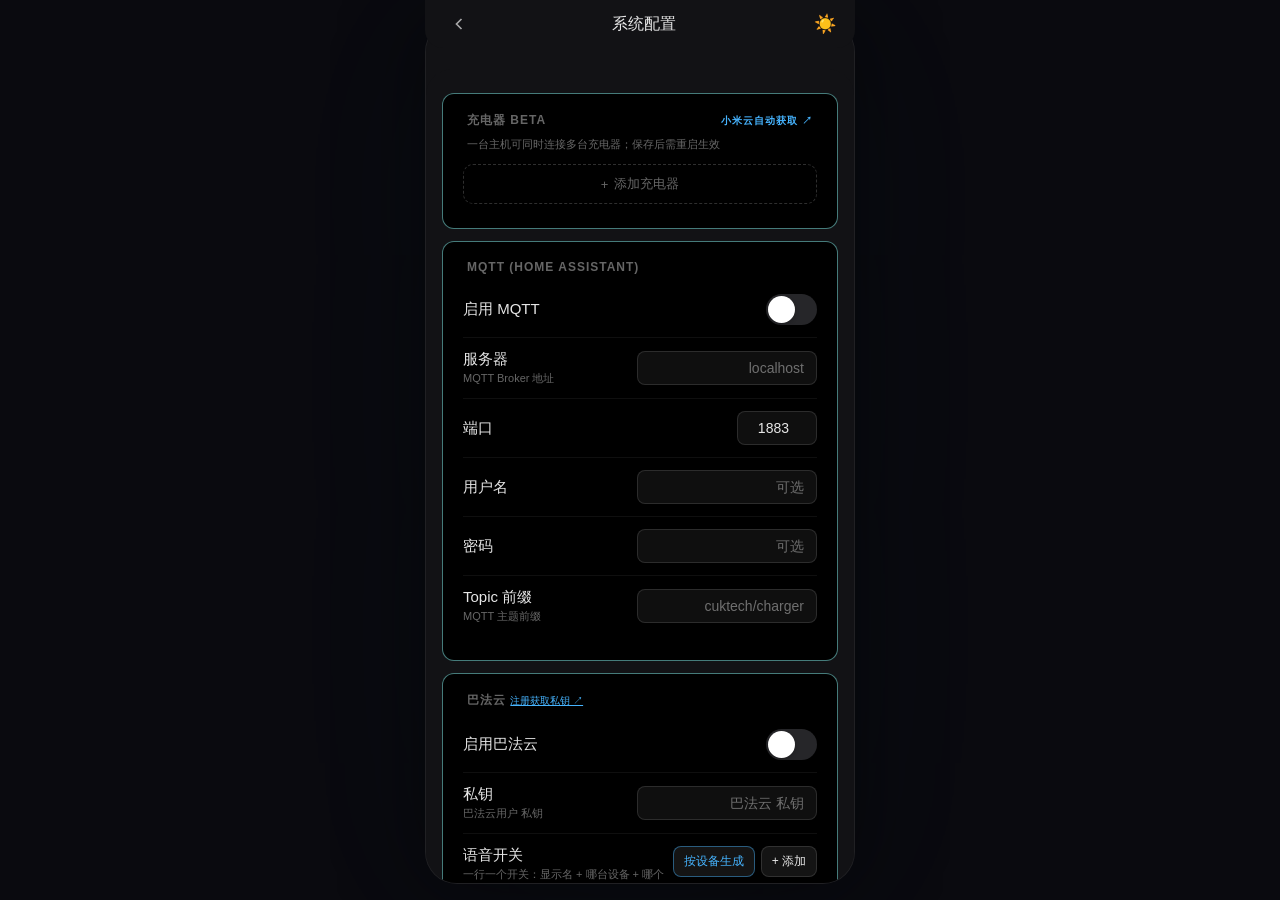
==== commit 10fed6b2: "feat(p5): Bemfa voice switches per (device, port), config.html redesign 巴法云之前只有一套 `name_c1..name_ble" ====
--- a/ble_server/web/config.html
+++ b/ble_server/web/config.html
@@ -5,12 +5,17 @@
 <meta name="viewport" content="width=device-width, initial-scale=1.0, user-scalable=no, viewport-fit=cover">
 <title data-i18n="pageTitle.config">CUKTECH 配置</title>
 <link rel="icon" href="/static/favicon.ico">
-<script src="/static/locales/zh-CN.js?v=25"></script>
-<script src="/static/locales/en.js?v=25"></script>
+<script src="/static/locales/zh-CN.js?v=27"></script>
+<script src="/static/locales/en.js?v=27"></script>
 <script src="/static/i18n.js?v=6"></script>
 <link rel="stylesheet" href="static/phone.css?v=36">
 <style>
 /* Config page overrides */
+/* 本页只引 phone.css，而 --accent 是 index.css 的令牌：这里补一份。
+   不补的话 .btn-save/链接/复选框上的 var(--accent) 全部在计算值阶段失效
+   （结果是"保存"按钮背景变透明），本页看起来就像少了主按钮。 */
+:root { --accent: #46B4FF; }
+body.light { --accent: #0f7fd1; }
 .config-section { margin-top: 12px; }
 .config-section-title {
     font-size: 12px; font-weight: 600; color: var(--text-dim);
@@ -41,7 +46,9 @@
 .config-select:hover, .config-select:focus { color: var(--text); }
 .btn-save {
     width: 100%; padding: 14px; border: none; border-radius: 12px;
-    background: var(--accent); color: var(--text); font-size: 15px; font-weight: 600;
+    /* 实底 --accent 上的文字必须是白色：浅色主题的 --text 是近黑色，压在蓝底上
+       只有 1.3:1，等于看不见 */
+    background: var(--accent); color: #fff; font-size: 15px; font-weight: 600;
     cursor: pointer; transition: all 0.2s; margin-top: 12px;
     -webkit-tap-highlight-color: transparent; touch-action: manipulation;
     display: flex; align-items: center; justify-content: center; gap: 8px;
@@ -65,8 +72,8 @@
     margin-bottom: 8px; overflow: hidden;
 }
 body.light .device-card { border-color: rgba(0,0,0,0.10); }
-/* 展开态高亮用端口蓝 --c1：本页没有 --accent（那是 index.css 的令牌），
-   直接写 var(--accent) 会解析失败、边框颜色不生效 */
+/* 展开态高亮用端口蓝 --c1（与卡片上的端口色一致；--accent 在本页是上面补的
+   主按钮蓝，两者刻意分开：卡片选中态属于"端口蓝"，不是"可点主色"） */
 .device-card.is-editing { border-color: var(--c1); }
 .device-card-head {
     display: flex; align-items: center; gap: 10px;
@@ -111,6 +118,87 @@
 }
 body.light .device-add-btn { border-color: rgba(0,0,0,0.16); }
 .device-add-btn:active { opacity: 0.7; }
+
+/* ── 巴法云语音开关（实体表）──
+   一行 = 一个语音开关 = (名字, 设备, 端口)。放成卡片而不是 config-row 表格：
+   430px 宽度里塞不下"名称输入 + 两个下拉 + 删除"一行，删掉任何一列都会让用户
+   猜不出来剩下的是什么。 */
+.bemfa-head {
+    display: flex; align-items: flex-start; justify-content: space-between;
+    gap: 8px; padding: 12px 0 8px;
+}
+.bemfa-head-text { min-width: 0; }
+.bemfa-actions { display: flex; gap: 6px; flex: none; }
+.mini-btn {
+    padding: 6px 10px; border-radius: 8px; font-size: 12px; cursor: pointer;
+    background: rgba(255,255,255,0.08); border: 1px solid rgba(255,255,255,0.12);
+    color: var(--text); white-space: nowrap;
+    -webkit-tap-highlight-color: transparent; touch-action: manipulation;
+}
+body.light .mini-btn { background: rgba(0,0,0,0.04); border-color: rgba(0,0,0,0.10); }
+.mini-btn:active { opacity: 0.65; }
+.mini-btn.accent { color: var(--accent); border-color: rgba(70,180,255,0.45); }
+.bemfa-row {
+    display: flex; flex-direction: column; gap: 8px;
+    padding: 10px; margin-bottom: 8px;
+    border: 1px solid rgba(255,255,255,0.10); border-radius: 12px;
+}
+body.light .bemfa-row { border-color: rgba(0,0,0,0.10); }
+.bemfa-row-line { display: flex; align-items: center; gap: 8px; }
+.bemfa-row-line .config-input { flex: 1; width: auto; min-width: 0; text-align: left; }
+.bemfa-row-line .config-select { flex: 1; min-width: 0; font-size: 13px; }
+.bemfa-port {
+    flex: none; font-size: 11px; color: var(--text-dim);
+    min-width: 18px; text-align: center;
+}
+.bemfa-del {
+    flex: none; width: 28px; height: 28px; border-radius: 8px; cursor: pointer;
+    background: transparent; border: 1px solid rgba(255,255,255,0.12);
+    color: var(--limit-danger); font-size: 16px; line-height: 1;
+    display: flex; align-items: center; justify-content: center;
+    -webkit-tap-highlight-color: transparent;
+}
+body.light .bemfa-del { border-color: rgba(0,0,0,0.12); }
+.bemfa-del:active { opacity: 0.6; }
+.bemfa-empty {
+    text-align: center; color: var(--text-dim); font-size: 12px;
+    padding: 14px 8px; border: 1px dashed rgba(255,255,255,0.14); border-radius: 12px;
+}
+body.light .bemfa-empty { border-color: rgba(0,0,0,0.12); }
+
+/* ── 小米云弹窗：设备清单 + 选项条 ──
+   清单限高滚动、选项条贴在底部操作区上方：清单再长，勾选"同步名称"和「导入」
+   按钮也不会被挤出屏幕（弹窗本身 max-height:80vh）。 */
+.xm-list {
+    max-height: 38vh; overflow-y: auto; -webkit-overflow-scrolling: touch;
+    padding-right: 2px; margin-bottom: 10px;
+}
+.xm-item {
+    display: flex; align-items: center; gap: 10px; cursor: pointer;
+    padding: 10px; margin-bottom: 6px;
+    border: 1px solid rgba(255,255,255,0.10); border-radius: 10px;
+}
+body.light .xm-item { border-color: rgba(0,0,0,0.10); }
+.xm-item.is-on { border-color: var(--accent); }
+.xm-item input[type="checkbox"] {
+    width: 18px; height: 18px; flex: none; accent-color: var(--accent); margin: 0;
+}
+.xm-item-main { min-width: 0; flex: 1; }
+.xm-item-name {
+    font-size: 14px; color: var(--text);
+    overflow: hidden; text-overflow: ellipsis; white-space: nowrap;
+}
+.xm-item-sub { font-size: 11px; color: var(--text-dim); margin-top: 2px; }
+.xm-options {
+    display: flex; align-items: center; gap: 10px;
+    padding: 10px 12px; margin-bottom: 10px;
+    border: 1px solid var(--card-border); border-radius: 12px;
+    background: rgba(255,255,255,0.03);
+}
+body.light .xm-options { background: rgba(0,0,0,0.02); }
+.xm-options-text { flex: 1; min-width: 0; }
+.xm-options .config-label { font-size: 14px; }
+.xm-options .config-hint { margin-top: 2px; }
 </style>
 </head>
 <body>
@@ -189,26 +277,18 @@
                 <div><div class="config-label" data-i18n="config.privateKey">私钥</div><div class="config-hint" data-i18n="config.privateKeyHint">巴法云用户 私钥</div></div>
                 <input class="config-input" id="bemfa_uid" data-i18n-placeholder="config.placeholderUid" placeholder="巴法云 私钥">
             </div>
-            <div class="config-row">
-                <div><div class="config-label" data-i18n="config.portName" data-i18n-params='{"port":"C1"}'>C1 端口名称</div><div class="config-hint" data-i18n="config.portNameHint">巴法云设备显示名</div></div>
-                <input class="config-input" id="bemfa_name_c1" data-i18n-placeholder="config.placeholderC1" placeholder="C口1开关">
-            </div>
-            <div class="config-row">
-                <div><div class="config-label" data-i18n="config.portName" data-i18n-params='{"port":"C2"}'>C2 端口名称</div><div class="config-hint" data-i18n="config.portNameHint">巴法云设备显示名</div></div>
-                <input class="config-input" id="bemfa_name_c2" data-i18n-placeholder="config.placeholderC2" placeholder="C口2开关">
-            </div>
-            <div class="config-row">
-                <div><div class="config-label" data-i18n="config.portName" data-i18n-params='{"port":"C3"}'>C3 端口名称</div><div class="config-hint" data-i18n="config.portNameHint">巴法云设备显示名</div></div>
-                <input class="config-input" id="bemfa_name_c3" data-i18n-placeholder="config.placeholderC3" placeholder="C口3开关">
-            </div>
-            <div class="config-row">
-                <div><div class="config-label" data-i18n="config.portName" data-i18n-params='{"port":"USB-A"}'>USB-A 端口名称</div><div class="config-hint" data-i18n="config.portNameHint">巴法云设备显示名</div></div>
-                <input class="config-input" id="bemfa_name_a" data-i18n-placeholder="config.placeholderA" placeholder="USB-A开关">
-            </div>
-            <div class="config-row">
-                <div><div class="config-label" data-i18n="config.bleStatusName">蓝牙状态名称</div><div class="config-hint" data-i18n="config.portNameHint">巴法云设备显示名</div></div>
-                <input class="config-input" id="bemfa_name_ble" data-i18n-placeholder="config.placeholderBle" placeholder="蓝牙开关">
-            </div>
+            <!-- 语音开关表：一行一个开关，(名字, 哪台设备, 哪个口) 三件套 -->
+            <div class="bemfa-head">
+                <div class="bemfa-head-text">
+                    <div class="config-label" data-i18n="config.bemfaSwitchSection">语音开关</div>
+                    <div class="config-hint" data-i18n="config.bemfaSwitchHint">一行一个开关：显示名 + 哪台设备 + 哪个口</div>
+                </div>
+                <div class="bemfa-actions">
+                    <button type="button" class="mini-btn accent" onclick="autoFillBemfaEntities()" data-i18n="config.bemfaAutoFill">按设备生成</button>
+                    <button type="button" class="mini-btn" onclick="addBemfaEntity()" data-i18n="config.bemfaAdd">+ 添加</button>
+                </div>
+            </div>
+            <div id="bemfaEntityList"></div>
         </div>
 
         <!-- Server Config -->
@@ -297,7 +377,10 @@
 function updateDeviceField(index, field, value) {
     const d = _devices[index];
     if (!d) return;
+    const prev = d[field];
     d[field] = value;
+    // 设备 ID 是巴法云实体绑定的锚：改名时实体跟着改，否则保存才报"设备不存在"
+    if (field === 'id' && prev !== value) remapBemfaDevice(prev, value);
     // 名字/MAC 直接投影到卡片头，避免"改了输入框、上面那行还是旧的"
     if (field === 'name' || field === 'mac' || field === 'id') {
         const head = document.getElementById(`device-name-${index}`);
@@ -404,9 +487,197 @@
     // 前端提示（服务端也会校验，§3.10）：primary 来自 ble: 节，删掉它等于没有主设备
     if (d.is_primary) { showToast(I18N.t('config.primaryUndeletable')); return; }
     if (!confirm(I18N.t('config.confirmRemoveDevice', { name: deviceLabel(d) }))) return;
+    // 绑定在这台设备上的语音实体一起删：留着的话保存会被服务端拦下（指向的设备
+    // 不存在），而用户根本不知道那个报错来自自己刚删的这台
+    dropBemfaEntitiesOf(d.id || 'default');
     _devices.splice(index, 1);
     _editing = -1;
     renderDeviceList();
+}
+
+// ── 巴法云语音开关（实体表，§3.11）──
+// 一行 = 一个语音开关 = (显示名, 哪台设备, 哪个口)。服务端的实体 id 仍按设备派生
+// （primary 保持 cuktech_c1…、其他设备 {id}_c1），所以这里改的是"叫什么名字、
+// 绑哪台设备的哪个口"，不会破坏已经配好的语音指令。
+const BEMFA_PORTS = ['c1', 'c2', 'c3', 'a', 'ble'];
+let _bemfaEntities = [];   // [{name, device, port}]
+
+function bemfaPortLabel(port) {
+    // 逐条字面量 I18N.t()：verify_i18n.py 只认字面量 key，拼出来的 key 既查不到
+    // 也漏掉拼错的保护
+    if (port === 'c1') return I18N.t('config.bemfaPortC1');
+    if (port === 'c2') return I18N.t('config.bemfaPortC2');
+    if (port === 'c3') return I18N.t('config.bemfaPortC3');
+    if (port === 'a') return I18N.t('config.bemfaPortA');
+    return I18N.t('config.bemfaPortBle');
+}
+
+// 默认显示名：primary 沿用配置里的老名字（升级后语音指令一个都不变），
+// 其他设备用"设备名 + 端口"——否则 N 台设备的开关在巴法云 App 里全都叫"C口1开关"。
+function defaultBemfaName(deviceId, port) {
+    const d = _devices.find(x => (x.id || '') === deviceId);
+    const isPrimary = !!d && d.is_primary;
+    if (isPrimary) {
+        if (port === 'c1') return I18N.t('config.placeholderC1');
+        if (port === 'c2') return I18N.t('config.placeholderC2');
+        if (port === 'c3') return I18N.t('config.placeholderC3');
+        if (port === 'a') return I18N.t('config.placeholderA');
+        return I18N.t('config.placeholderBle');
+    }
+    const label = d ? deviceLabel(d) : (deviceId || I18N.t('device.unnamedDevice'));
+    return I18N.t('config.bemfaEntityDefault', { name: label, port: bemfaPortLabel(port) });
+}
+
+function renderBemfaEntities() {
+    const host = document.getElementById('bemfaEntityList');
+    if (!host) return;
+    if (!_bemfaEntities.length) {
+        host.innerHTML = `<div class="bemfa-empty">${escText(I18N.t('config.bemfaEmpty'))}</div>`;
+        return;
+    }
+    host.innerHTML = _bemfaEntities.map((e, i) => {
+        const knownIds = _devices.map(d => d.id || '');
+        // 设备下拉：配置里引用的设备不存在（手改 YAML、或设备卡片被删）时补一个
+        // 占位项——否则 select 会静默显示第一台设备，保存时把开关挪到别人家的口上
+        const missingOpt = knownIds.indexOf(e.device) < 0
+            ? `<option value="${escText(e.device)}" selected>${escText(e.device)}（${escText(I18N.t('config.bemfaMissingDevice'))}）</option>`
+            : '';
+        const devOpts = _devices.map(d => {
+            const id = d.id || '';
+            return `<option value="${escText(id)}"${id === e.device ? ' selected' : ''}>${escText(deviceLabel(d))}</option>`;
+        }).join('');
+        const portOpts = BEMFA_PORTS.map(p =>
+            `<option value="${p}"${p === e.port ? ' selected' : ''}>${escText(bemfaPortLabel(p))}</option>`).join('');
+        return `
+        <div class="bemfa-row">
+            <div class="bemfa-row-line">
+                <input class="config-input" value="${escText(e.name)}"
+                       placeholder="${escText(I18N.t('config.bemfaNamePlaceholder'))}"
+                       oninput="updateBemfaEntity(${i}, 'name', this.value)">
+                <button type="button" class="bemfa-del" onclick="removeBemfaEntity(${i})"
+                        aria-label="${escText(I18N.t('config.removeDevice'))}">&times;</button>
+            </div>
+            <div class="bemfa-row-line">
+                <select class="config-select" onchange="updateBemfaEntity(${i}, 'device', this.value)">${missingOpt}${devOpts}</select>
+                <span class="bemfa-port" aria-hidden="true">&rarr;</span>
+                <select class="config-select" onchange="updateBemfaEntity(${i}, 'port', this.value)">${portOpts}</select>
+            </div>
+        </div>`;
+    }).join('');
+}
+
+function updateBemfaEntity(index, field, value) {
+    const e = _bemfaEntities[index];
+    if (!e) return;
+    // 名字还是"默认值"（用户没自己起过名）→ 跟着设备/端口改，省得手动改两遍；
+    // 用户改过的名字一个字都不动（那才是"我给它起的名字"）
+    const followsDefault = !String(e.name || '').trim()
+        || e.name === defaultBemfaName(e.device, e.port);
+    e[field] = value;
+    if (field !== 'name' && followsDefault) {
+        e.name = defaultBemfaName(e.device, e.port);
+        renderBemfaEntities();
+    }
+}
+
+function addBemfaEntity() {
+    // 落点选"第一个还没被占用的 (设备, 端口)"：连续点「添加」不会一直堆同一行，
+    // 也不会一上手就造出一个保存必被拦下的重复项
+    for (let i = 0; i < _devices.length; i++) {
+        const id = (_devices[i].id || '').trim();
+        if (!id) continue;   // 还没填设备 ID 的卡片绑不上（保存时服务端也会拒）
+        const free = BEMFA_PORTS.find(p => !_bemfaEntities.some(e => e.device === id && e.port === p));
+        if (free) {
+            _bemfaEntities.push({ name: defaultBemfaName(id, free), device: id, port: free });
+            renderBemfaEntities();
+            return;
+        }
+    }
+    showToast(I18N.t('config.bemfaAllUsed'), 4000);
+}
+
+function removeBemfaEntity(index) {
+    _bemfaEntities.splice(index, 1);
+    renderBemfaEntities();
+}
+
+// primary 的某个口的显示名（老字段 name_c* 就是它）：表里找不到就用默认值
+function primaryBemfaName(port, fallback) {
+    const primaryId = _devices.length ? (_devices[0].id || 'default') : 'default';
+    const hit = _bemfaEntities.find(e => e.device === primaryId && e.port === port);
+    const name = hit ? String(hit.name || '').trim() : '';
+    return name || fallback;
+}
+
+// 一键按设备铺开：每台设备 × 5 个开关（4 个口 + 蓝牙）。多设备时这是最省事的
+// 起手式——用户随后改名/删行即可，而不是从零手填 N×5 行。
+function autoFillBemfaEntities() {
+    if (_bemfaEntities.length && !confirm(I18N.t('config.bemfaAutoFillConfirm'))) return;
+    const rows = [];
+    _devices.forEach(d => {
+        const id = (d.id || '').trim();
+        if (!id) return;   // 还没填设备 ID 的卡片先跳过（生成的实体绑不上）
+        BEMFA_PORTS.forEach(port => {
+            rows.push({ name: defaultBemfaName(id, port), device: id, port });
+        });
+    });
+    _bemfaEntities = rows;
+    renderBemfaEntities();
+    showToast(I18N.t('config.bemfaAutoFilled', { n: rows.length }));
+}
+
+// 设备被删掉时，绑在它身上的语音实体必须一起走：留着它们，保存会被服务端的
+// validate_bemfa_entities 拦下（"指向的设备不存在"），用户却不知道是自己刚删的那台。
+function dropBemfaEntitiesOf(deviceId) {
+    const before = _bemfaEntities.length;
+    _bemfaEntities = _bemfaEntities.filter(e => e.device !== deviceId);
+    if (_bemfaEntities.length !== before) renderBemfaEntities();
+}
+
+// 设备 ID 改名：绑定的实体跟着改，否则保存时才报"设备不存在"
+function remapBemfaDevice(oldId, newId) {
+    if (!oldId || oldId === newId) return;
+    let hit = 0;
+    _bemfaEntities.forEach(e => { if (e.device === oldId) { e.device = newId; hit++; } });
+    if (hit) renderBemfaEntities();
+}
+
+function validateBemfaEntities() {
+    const seen = {};
+    for (let i = 0; i < _bemfaEntities.length; i++) {
+        const e = _bemfaEntities[i];
+        const name = String(e.name || '').trim();
+        if (!name) { showToast(I18N.t('config.bemfaNeedName'), 5000); return false; }
+        const key = `${e.device}\u0000${e.port}`;
+        if (seen[key]) { showToast(I18N.t('config.bemfaDuplicate', { name: name }), 5000); return false; }
+        seen[key] = true;
+        if (!_devices.some(d => (d.id || '') === e.device)) {
+            showToast(I18N.t('config.bemfaDeviceGone', { name: name }), 5000);
+            return false;
+        }
+    }
+    return true;
+}
+
+// 老配置（没写过 entities 键）→ 把 primary 的 5 个名字铺回成表；
+// 新配置 → 直接用表（空表就是用户真的不要开关）。
+function seedBemfaEntities(b) {
+    b = b || {};
+    const primaryId = _devices.length ? (_devices[0].id || 'default') : 'default';
+    if (b.entitiesDefined) {
+        _bemfaEntities = (b.entities || []).map(e => ({
+            name: e.name || '',
+            device: e.device || primaryId,
+            port: BEMFA_PORTS.indexOf(e.port) >= 0 ? e.port : 'c1',
+        }));
+    } else {
+        _bemfaEntities = BEMFA_PORTS.map(port => ({
+            name: b['name_' + port] || defaultBemfaName(primaryId, port),
+            device: primaryId,
+            port,
+        }));
+    }
+    renderBemfaEntities();
 }
 
 function escText(v) {
@@ -497,11 +768,8 @@
 
         document.getElementById('bemfa_enabled').checked = c.bemfa.enabled;
         document.getElementById('bemfa_uid').value = c.bemfa.uid || '';
-        document.getElementById('bemfa_name_c1').value = c.bemfa.name_c1 || '';
-        document.getElementById('bemfa_name_c2').value = c.bemfa.name_c2 || '';
-        document.getElementById('bemfa_name_c3').value = c.bemfa.name_c3 || '';
-        document.getElementById('bemfa_name_a').value = c.bemfa.name_a || '';
-        document.getElementById('bemfa_name_ble').value = c.bemfa.name_ble || '';
+        // 语音开关表：设备清单已经加载完（下拉要用设备名），这里才铺开
+        seedBemfaEntities(c.bemfa);
 
         document.getElementById('server_port').value = c.server.port || 8199;
         document.getElementById('server_retention').value = c.server.history_retention_days || 2;
@@ -569,6 +837,7 @@
 
 async function saveConfig() {
     if (!validateDevices()) return;
+    if (!validateBemfaEntities()) return;
     const btn = document.getElementById('btnSave');
     btn.disabled = true;
     _saving = true;
@@ -611,11 +880,19 @@
         bemfa: {
             enabled: document.getElementById('bemfa_enabled').checked,
             uid: document.getElementById('bemfa_uid').value.trim(),
-            name_c1: document.getElementById('bemfa_name_c1').value.trim() || I18N.t('config.placeholderC1'),
-            name_c2: document.getElementById('bemfa_name_c2').value.trim() || I18N.t('config.placeholderC2'),
-            name_c3: document.getElementById('bemfa_name_c3').value.trim() || I18N.t('config.placeholderC3'),
-            name_a: document.getElementById('bemfa_name_a').value.trim() || I18N.t('config.placeholderA'),
-            name_ble: document.getElementById('bemfa_name_ble').value.trim() || I18N.t('config.placeholderBle'),
+            // 实体表是唯一真源：一行一个开关，(名字, 设备, 端口) 一起走
+            entities: _bemfaEntities.map(e => ({
+                name: String(e.name || '').trim() || defaultBemfaName(e.device, e.port),
+                device: e.device,
+                port: e.port,
+            })),
+            // 老字段照旧写一份（primary 那一列）：旧版本工具/脚本读 name_c*，
+            // 不写就等于把它们眼里的名字清空了
+            name_c1: primaryBemfaName('c1', I18N.t('config.placeholderC1')),
+            name_c2: primaryBemfaName('c2', I18N.t('config.placeholderC2')),
+            name_c3: primaryBemfaName('c3', I18N.t('config.placeholderC3')),
+            name_a: primaryBemfaName('a', I18N.t('config.placeholderA')),
+            name_ble: primaryBemfaName('ble', I18N.t('config.placeholderBle')),
         },
         server: {
             port: parseInt(document.getElementById('server_port').value) || 8199,
@@ -864,16 +1141,24 @@
     return findDeviceIndex(d => xiaomiMacOf(d) === m);
 }
 
+// 与服务端 `config._RESERVED_DEVICE_IDS` 同一套保留字：这些 id 的派生主题会与
+// 端口/状态/命令主题撞车（`{prefix}/set` 等），服务端 validate_device_specs 会拒绝
+// 启动。导入时先避开，否则用户会在"保存"那一步收到一个 400 还得自己改名。
+const RESERVED_DEVICE_IDS = ['all', 'set', 'port', 'status', 'settings', 'ble',
+                             'charge_event', 'default'];
+
 // 给新导入的设备起一个合法 id（`^[a-z0-9][a-z0-9_-]*$`，与服务端同规则）：
 // 优先用云上的英文名做 slug，中文名 slug 为空就退到 MAC 尾号（稳定、可读、不撞车）。
 function suggestDeviceId(dev) {
     const used = new Set(_devices.map(d => (d.id || '').toLowerCase()));
     const slug = String(dev.name || '').toLowerCase()
         .replace(/[^a-z0-9]+/g, '-').replace(/^-+|-+$/g, '');
-    const base = (slug && /^[a-z0-9]/.test(slug)) ? slug
+    let base = (slug && /^[a-z0-9]/.test(slug)) ? slug
         : 'charger' + normMac(dev.mac).slice(-4);
+    // 撞上保留字就加后缀（`set` → `set-2`），而不是交给服务端报错
+    if (RESERVED_DEVICE_IDS.indexOf(base) >= 0) base = base + '-2';
     let id = base, n = 2;
-    while (used.has(id)) { id = base + '-' + n; n++; }
+    while (used.has(id) || RESERVED_DEVICE_IDS.indexOf(id) >= 0) { id = base + '-' + n; n++; }
     return id;
 }
 
@@ -909,22 +1194,28 @@
         const checked = _xiaomiSelected.has(d.did);
         const tag = configured
             ? `<span class="device-tag">${escText(I18N.t('config.xiaomiConfigured'))}</span>` : '';
+        const sub = [d.model, d.mac].filter(Boolean).join(' · ');
         return `
-        <label class="config-row" style="cursor:pointer;border:1px solid var(--card-border);border-radius:8px;padding:10px;margin-bottom:6px;display:flex;align-items:center;gap:10px;">
+        <label class="xm-item${checked ? ' is-on' : ''}">
             <input type="checkbox" ${checked ? 'checked' : ''}
-                   onchange="toggleXiaomiDevice('${escText(d.did)}', this.checked)"
-                   style="width:18px;height:18px;flex:none;accent-color:var(--accent);">
-            <div style="min-width:0;">
-                <div class="config-label">${escText(d.name || d.model || d.mac)} ${tag}</div>
-                <div class="config-hint">${escText(d.model)} | ${escText(d.mac)}</div>
-            </div>
+                   onchange="toggleXiaomiDevice('${escText(d.did)}', this.checked, this)">
+            <div class="xm-item-main">
+                <div class="xm-item-name">${escText(d.name || d.model || d.mac)}</div>
+                <div class="xm-item-sub">${escText(sub)}</div>
+            </div>
+            ${tag}
         </label>`;
     }).join('');
     updateXiaomiImportBtn();
 }
 
-function toggleXiaomiDevice(did, on) {
+function toggleXiaomiDevice(did, on, el) {
     if (on) _xiaomiSelected.add(did); else _xiaomiSelected.delete(did);
+    // 选中态只改这一行的描边，不整块重绘：重绘会让正在滚动/点击的清单跳回顶部
+    if (el && el.closest) {
+        const row = el.closest('.xm-item');
+        if (row && row.classList) row.classList.toggle('is-on', !!on);
+    }
     updateXiaomiImportBtn();
 }
 
@@ -1015,7 +1306,8 @@
         renderXiaomiDeviceList();
         _xiaomiSelected = new Set();
         updateXiaomiImportBtn();
-        if (!sum.failed) setTimeout(closeXiaomiModal, 1500);
+        // **不自动关窗**：导入只是"把凭据填进设备卡片"，还没落盘。自动关掉会让用户
+        // 以为已经保存好了，关掉页面就白干。文案里已经明说要点保存。
     } catch (e) {
         status.textContent = I18N.t('config.bleKeyFailed', { msg: e.message });
         status.style.color = 'var(--danger)';
@@ -1040,6 +1332,8 @@
         // 不进 applyTranslations 的静态扫描范围，切语言后必须重画一次。
         // 输入框的值早已通过 updateDeviceField 同步进 _devices，重画不会丢输入。
         if (_devices.length) renderDeviceList();
+        // 语音开关表同理：设备下拉里的名字、端口标签都是 JS 拼的
+        renderBemfaEntities();
     });
 }
 </script>
@@ -1086,23 +1380,26 @@
 
         <!-- Device List：勾选后**一次导入多台**（§3.10 多设备） -->
         <div id="xiaomiDeviceList" style="display:none;">
-            <div style="font-size:13px;color:var(--text-dim);margin-bottom:10px;" data-i18n="config.selectCharger">选择充电器设备：</div>
-            <div style="display:flex;gap:8px;margin-bottom:8px;">
-                <button type="button" class="device-card-btn" onclick="xiaomiSelectAll(true)" data-i18n="config.xiaomiSelectAll" style="flex:1;"></button>
-                <button type="button" class="device-card-btn" onclick="xiaomiSelectAll(false)" data-i18n="config.xiaomiSelectNone" style="flex:1;"></button>
-            </div>
-            <div id="xiaomiDevices"></div>
-            <!-- 名称同步：设备卡片里的名字是用户可改的，所以是否覆盖要显式勾选 -->
-            <label class="config-row" style="display:flex;align-items:flex-start;gap:10px;padding-top:10px;cursor:pointer;">
-                <input type="checkbox" id="xiaomiSyncNames" checked style="width:18px;height:18px;flex:none;margin-top:2px;accent-color:var(--accent);">
-                <div>
+            <div style="display:flex;align-items:center;justify-content:space-between;gap:8px;margin-bottom:8px;">
+                <span style="font-size:13px;color:var(--text-dim);" data-i18n="config.selectCharger">选择充电器设备：</span>
+                <span style="display:flex;gap:6px;flex:none;">
+                    <button type="button" class="mini-btn" onclick="xiaomiSelectAll(true)" data-i18n="config.xiaomiSelectAll">全选</button>
+                    <button type="button" class="mini-btn" onclick="xiaomiSelectAll(false)" data-i18n="config.xiaomiSelectNone">全不选</button>
+                </span>
+            </div>
+            <div id="xiaomiDevices" class="xm-list"></div>
+            <!-- 名称同步：设备卡片里的名字是用户可改的，所以是否覆盖要显式勾选。
+                 放在清单下方、操作按钮上方，并且和"导入"按钮同屏可见（清单自己滚动） -->
+            <div class="xm-options">
+                <div class="xm-options-text">
                     <div class="config-label" data-i18n="config.xiaomiSyncNames">同步小米云设备名称</div>
                     <div class="config-hint" data-i18n="config.xiaomiSyncNamesHint">勾选后用云上的名称覆盖设备卡片里已有的名字</div>
                 </div>
-            </label>
+                <label class="toggle"><input type="checkbox" id="xiaomiSyncNames" checked><span class="toggle-slider"></span></label>
+            </div>
             <div id="xiaomiImportStatus" style="margin-top:8px;font-size:12px;color:var(--text-dim);text-align:center;min-height:18px;"></div>
             <div style="margin-top:12px;display:flex;gap:8px;">
-                <button class="btn-save" onclick="closeXiaomiModal()" data-i18n="common.cancel" style="margin-top:0;flex:1;background:rgba(255,255,255,0.06);color:var(--text);">取消</button>
+                <button class="btn-save" onclick="closeXiaomiModal()" data-i18n="common.cancel" style="margin-top:0;flex:1;background:rgba(255,255,255,0.06);border:1px solid var(--card-border);color:var(--text);">取消</button>
                 <button class="btn-save" id="xiaomiImportBtn" onclick="importXiaomiSelected()" style="margin-top:0;flex:2;"></button>
             </div>
         </div>
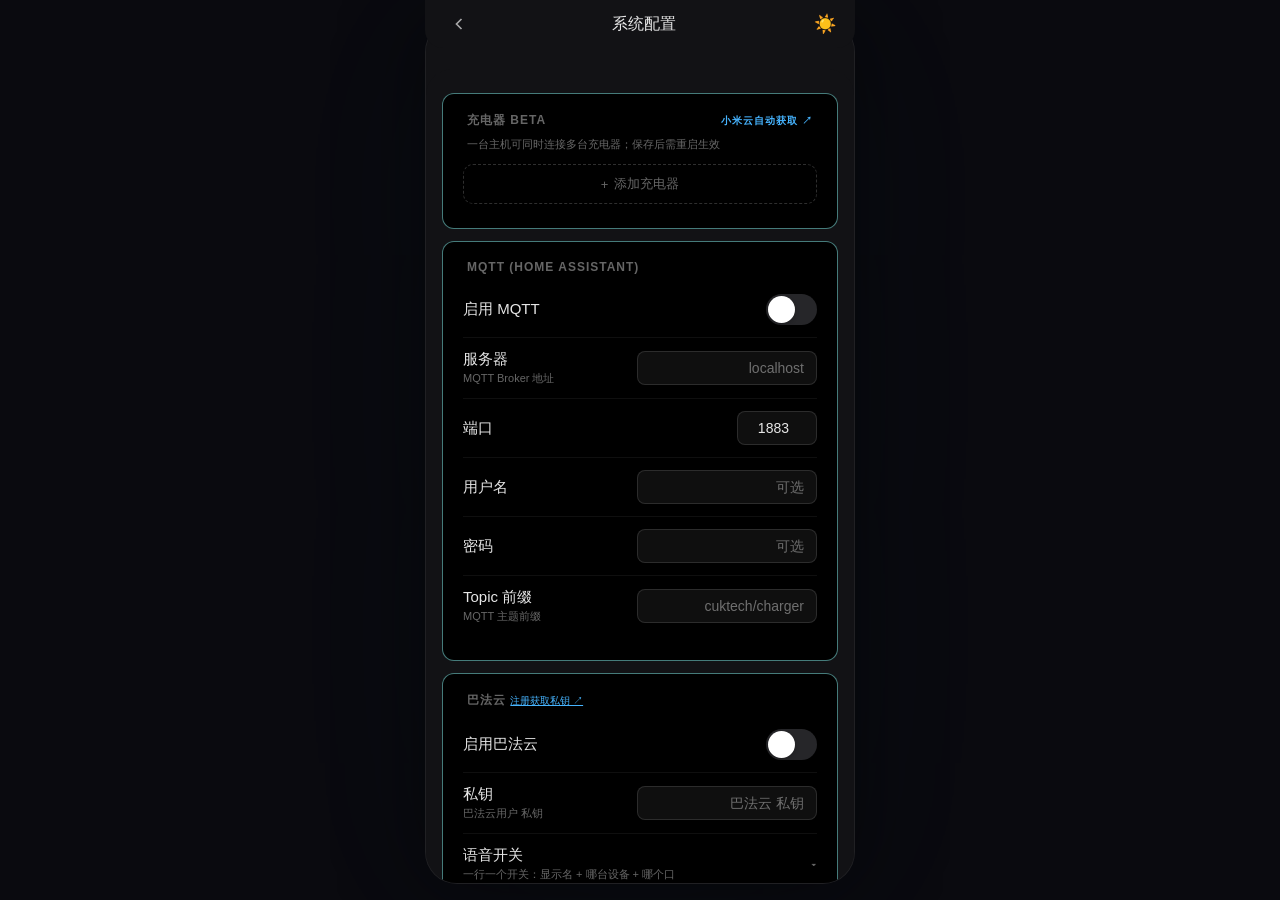
==== commit 776a131a: "feat(web): collapse the Bemfa switch table by default 语音开关区默认折叠，点标题展开（§3.12）。  为什么：5 个开关就要 400+ 像素，常" ====
--- a/ble_server/web/config.html
+++ b/ble_server/web/config.html
@@ -123,12 +123,24 @@
    一行 = 一个语音开关 = (名字, 设备, 端口)。放成卡片而不是 config-row 表格：
    430px 宽度里塞不下"名称输入 + 两个下拉 + 删除"一行，删掉任何一列都会让用户
    猜不出来剩下的是什么。 */
-.bemfa-head {
-    display: flex; align-items: flex-start; justify-content: space-between;
-    gap: 8px; padding: 12px 0 8px;
-}
+/* 折叠头：整行可点（触控目标 ≥44px），右侧 ▾ 展开时翻转。 */
+.bemfa-toggle {
+    display: flex; align-items: center; justify-content: space-between;
+    gap: 8px; padding: 12px 0 10px; min-height: 44px;
+    cursor: pointer; -webkit-tap-highlight-color: transparent;
+    user-select: none;
+}
+.bemfa-toggle:active { opacity: 0.65; }
+.bemfa-toggle:focus-visible { outline: 2px solid var(--accent); outline-offset: 2px; border-radius: 8px; }
 .bemfa-head-text { min-width: 0; }
-.bemfa-actions { display: flex; gap: 6px; flex: none; }
+.bemfa-count { font-size: 11px; font-weight: 400; color: var(--text-dim); margin-left: 6px; }
+.bemfa-chevron {
+    flex: none; font-size: 11px; color: var(--text-dim); line-height: 1;
+    transition: transform 0.18s ease;
+}
+.bemfa-toggle[aria-expanded="true"] .bemfa-chevron { transform: rotate(180deg); }
+.bemfa-body { padding-top: 2px; }
+.bemfa-actions { display: flex; gap: 6px; flex: none; margin-bottom: 8px; }
 .mini-btn {
     padding: 6px 10px; border-radius: 8px; font-size: 12px; cursor: pointer;
     background: rgba(255,255,255,0.08); border: 1px solid rgba(255,255,255,0.12);
@@ -277,18 +289,31 @@
                 <div><div class="config-label" data-i18n="config.privateKey">私钥</div><div class="config-hint" data-i18n="config.privateKeyHint">巴法云用户 私钥</div></div>
                 <input class="config-input" id="bemfa_uid" data-i18n-placeholder="config.placeholderUid" placeholder="巴法云 私钥">
             </div>
-            <!-- 语音开关表：一行一个开关，(名字, 哪台设备, 哪个口) 三件套 -->
-            <div class="bemfa-head">
-                <div class="bemfa-head-text">
-                    <div class="config-label" data-i18n="config.bemfaSwitchSection">语音开关</div>
-                    <div class="config-hint" data-i18n="config.bemfaSwitchHint">一行一个开关：显示名 + 哪台设备 + 哪个口</div>
+            <!-- 语音开关表：一行一个开关，(名字, 哪台设备, 哪个口) 三件套。
+                 **默认折叠**：5 个开关就要 400+ 像素，而绝大多数人打开本页不是来改
+                 语音开关的——常驻展开会把 MQTT/服务器这些更常改的配置推到看不见的
+                 地方。头是整行可点的按钮，右侧显示"共 N 个"，展开才画行。 -->
+            <div class="bemfa-block">
+                <div class="bemfa-toggle" id="bemfaToggle" role="button" tabindex="0"
+                     aria-expanded="false" aria-controls="bemfaBody" onclick="toggleBemfaSection()"
+                     onkeydown="if(event.key==='Enter'||event.key===' '){event.preventDefault();toggleBemfaSection();}">
+                    <div class="bemfa-head-text">
+                        <div class="config-label">
+                            <span data-i18n="config.bemfaSwitchSection">语音开关</span>
+                            <span class="bemfa-count" id="bemfaCount"></span>
+                        </div>
+                        <div class="config-hint" data-i18n="config.bemfaSwitchHint">一行一个开关：显示名 + 哪台设备 + 哪个口</div>
+                    </div>
+                    <span class="bemfa-chevron" id="bemfaChevron" aria-hidden="true">&#9662;</span>
                 </div>
-                <div class="bemfa-actions">
-                    <button type="button" class="mini-btn accent" onclick="autoFillBemfaEntities()" data-i18n="config.bemfaAutoFill">按设备生成</button>
-                    <button type="button" class="mini-btn" onclick="addBemfaEntity()" data-i18n="config.bemfaAdd">+ 添加</button>
+                <div class="bemfa-body" id="bemfaBody" hidden>
+                    <div class="bemfa-actions">
+                        <button type="button" class="mini-btn accent" onclick="autoFillBemfaEntities()" data-i18n="config.bemfaAutoFill">按设备生成</button>
+                        <button type="button" class="mini-btn" onclick="addBemfaEntity()" data-i18n="config.bemfaAdd">+ 添加</button>
+                    </div>
+                    <div id="bemfaEntityList"></div>
                 </div>
             </div>
-            <div id="bemfaEntityList"></div>
         </div>
 
         <!-- Server Config -->
@@ -529,6 +554,7 @@
 }
 
 function renderBemfaEntities() {
+    updateBemfaCount();
     const host = document.getElementById('bemfaEntityList');
     if (!host) return;
     if (!_bemfaEntities.length) {
@@ -566,6 +592,14 @@
     }).join('');
 }
 
+// 折叠头上的摘要：收起时也能看出"我配了几个开关"（否则只能点开才知道）
+function updateBemfaCount() {
+    const badge = document.getElementById('bemfaCount');
+    if (!badge) return;
+    const n = _bemfaEntities.length;
+    badge.textContent = n ? I18N.t('config.bemfaCount', { n: n }) : '';
+}
+
 function updateBemfaEntity(index, field, value) {
     const e = _bemfaEntities[index];
     if (!e) return;
@@ -589,6 +623,7 @@
         const free = BEMFA_PORTS.find(p => !_bemfaEntities.some(e => e.device === id && e.port === p));
         if (free) {
             _bemfaEntities.push({ name: defaultBemfaName(id, free), device: id, port: free });
+            setBemfaOpen(true);
             renderBemfaEntities();
             return;
         }
@@ -597,6 +632,12 @@
 }
 
 function removeBemfaEntity(index) {
+    // 删到空表 = 明确"一个语音开关都不要"：保存后服务端会把已注册的实体从巴法云
+    // 真的删掉（registered 差集），小爱/小度里引用它们的指令随即失效。逐行删本来
+    // 就是手动动作，但"删最后一条"这一步必须停下来问一次。
+    if (_bemfaEntities.length === 1
+            && !confirm(I18N.t('config.bemfaRemoveLastConfirm', {
+                name: _bemfaEntities[index].name || '' }))) return;
     _bemfaEntities.splice(index, 1);
     renderBemfaEntities();
 }
@@ -622,6 +663,7 @@
         });
     });
     _bemfaEntities = rows;
+    setBemfaOpen(true);          // 铺开的结果必须立刻可见
     renderBemfaEntities();
     showToast(I18N.t('config.bemfaAutoFilled', { n: rows.length }));
 }
@@ -643,6 +685,7 @@
 }
 
 function validateBemfaEntities() {
+    setBemfaOpen(true);       // 报错必须看得见（收起状态下用户只会看到一个 toast）
     const seen = {};
     for (let i = 0; i < _bemfaEntities.length; i++) {
         const e = _bemfaEntities[i];
@@ -659,8 +702,34 @@
     return true;
 }
 
-// 老配置（没写过 entities 键）→ 把 primary 的 5 个名字铺回成表；
+// ── 折叠状态（默认收起）──
+// 折叠只影响"画不画行"，数据始终在 _bemfaEntities 里：保存、校验、删设备连带清理
+// 都不依赖展开状态（否则"没展开就保存"会静默丢开关——比占地方严重得多）。
+let _bemfaOpen = false;
+
+function setBemfaOpen(open) {
+    _bemfaOpen = !!open;
+    const body = document.getElementById('bemfaBody');
+    const toggle = document.getElementById('bemfaToggle');
+    if (body) body.hidden = !_bemfaOpen;
+    if (toggle) toggle.setAttribute('aria-expanded', _bemfaOpen ? 'true' : 'false');
+}
+
+function toggleBemfaSection() {
+    setBemfaOpen(!_bemfaOpen);
+}
+
+// 新增/铺开/校验失败时自动展开：用户做了动作却看不到结果是最差的一种交互
+// （展开点用 setBemfaOpen(true)，见 addBemfaEntity / autoFillBemfaEntities）。
+// 老配置（没写过 entities 键）→ 用**服务端给的派生清单**铺回去；
 // 新配置 → 直接用表（空表就是用户真的不要开关）。
+//
+// 为什么老配置不能"只铺 primary 的 5 行"（这里曾经是那样）：派生规则是
+// `allowed_devices × 5`，配了 `allowed_devices: ["*"]` 的用户有两台设备就是 10 个
+// 开关。页面只铺 5 行 → 保存即把表落盘（entities 键从此存在）→ 服务端重启后按新表
+// 建模，并把另外 5 个从巴法云**真的删掉**（`registered` 差集）。用户只是改了 MQTT
+// 地址，语音开关却没了。派生结果与名字一律由 `/api/config.derivedEntities` 提供，
+// 前端不重复实现一遍规则（那才会漂移）。
 function seedBemfaEntities(b) {
     b = b || {};
     const primaryId = _devices.length ? (_devices[0].id || 'default') : 'default';
@@ -670,7 +739,14 @@
             device: e.device || primaryId,
             port: BEMFA_PORTS.indexOf(e.port) >= 0 ? e.port : 'c1',
         }));
+    } else if (Array.isArray(b.derivedEntities) && b.derivedEntities.length) {
+        _bemfaEntities = b.derivedEntities.map(e => ({
+            name: e.name || '',
+            device: e.device || primaryId,
+            port: BEMFA_PORTS.indexOf(e.port) >= 0 ? e.port : 'c1',
+        }));
     } else {
+        // 兜底（旧服务端没有 derivedEntities）：至少把 primary 的 5 个名字铺出来
         _bemfaEntities = BEMFA_PORTS.map(port => ({
             name: b['name_' + port] || defaultBemfaName(primaryId, port),
             device: primaryId,
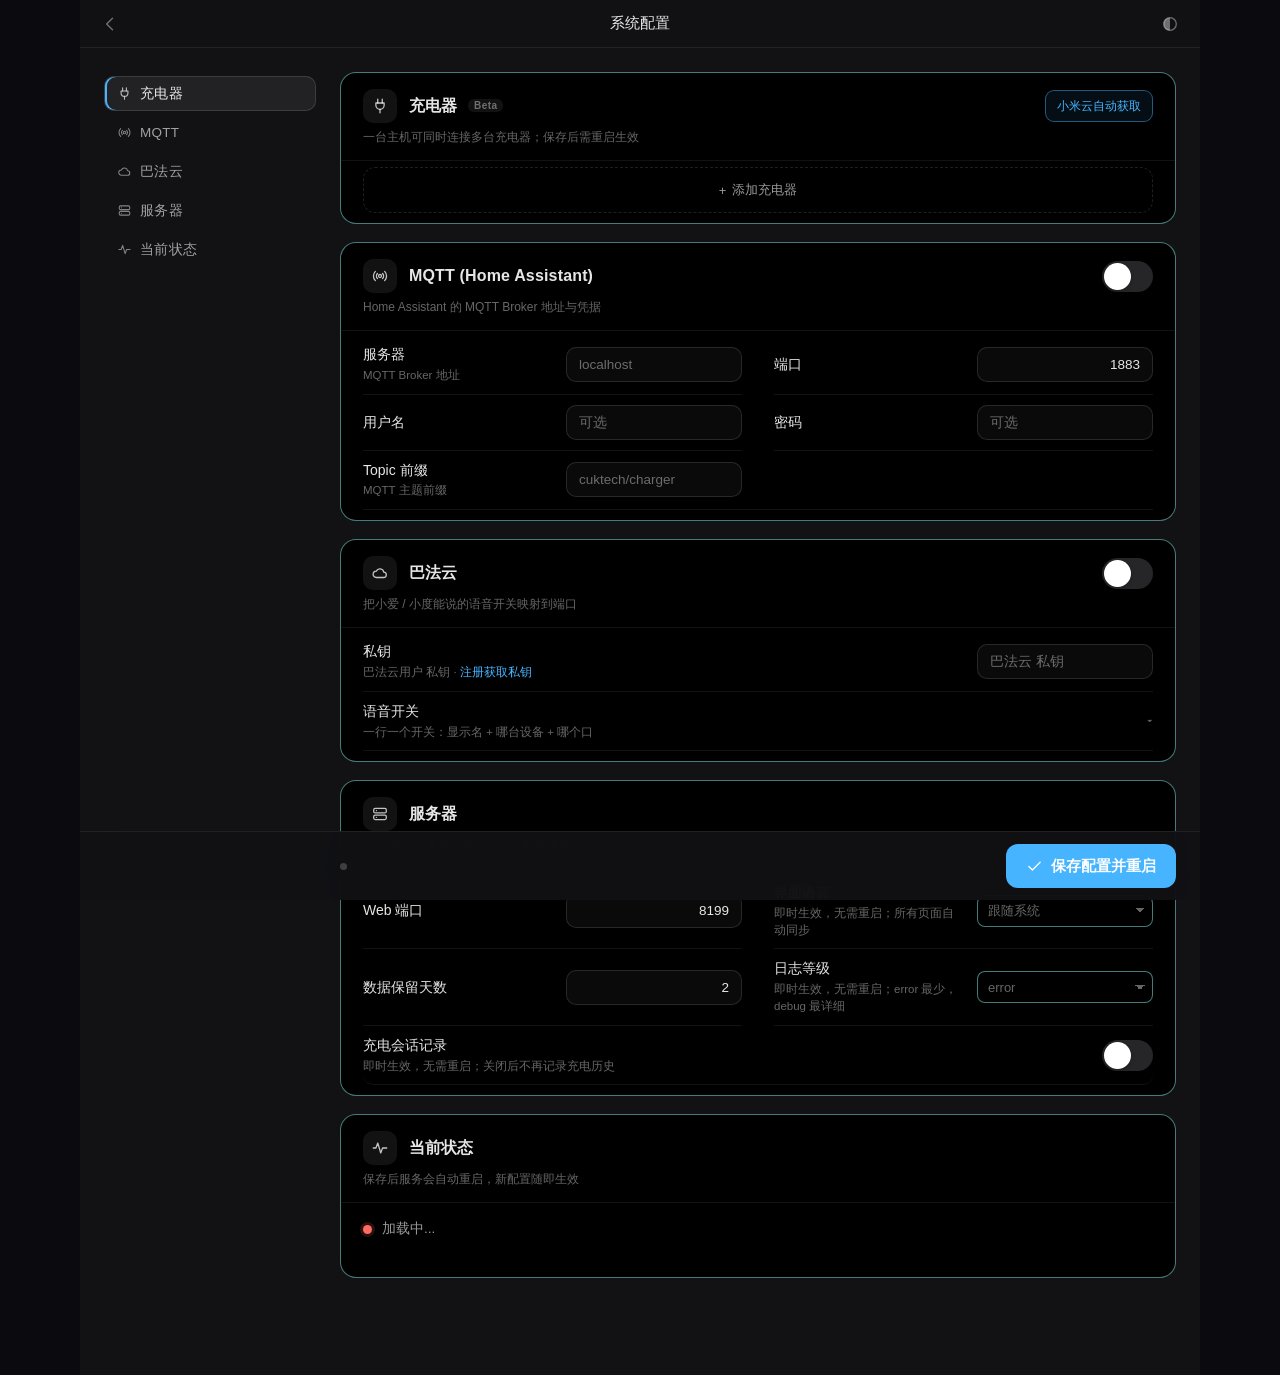
==== commit 5c885493: "feat(web): redesign the settings page and history cards" ====
--- a/ble_server/web/config.html
+++ b/ble_server/web/config.html
@@ -5,367 +5,248 @@
 <meta name="viewport" content="width=device-width, initial-scale=1.0, user-scalable=no, viewport-fit=cover">
 <title data-i18n="pageTitle.config">CUKTECH 配置</title>
 <link rel="icon" href="/static/favicon.ico">
-<script src="/static/locales/zh-CN.js?v=27"></script>
-<script src="/static/locales/en.js?v=27"></script>
+<script src="/static/locales/zh-CN.js?v=31"></script>
+<script src="/static/locales/en.js?v=31"></script>
 <script src="/static/i18n.js?v=6"></script>
 <link rel="stylesheet" href="static/phone.css?v=36">
-<style>
-/* Config page overrides */
-/* 本页只引 phone.css，而 --accent 是 index.css 的令牌：这里补一份。
-   不补的话 .btn-save/链接/复选框上的 var(--accent) 全部在计算值阶段失效
-   （结果是"保存"按钮背景变透明），本页看起来就像少了主按钮。 */
-:root { --accent: #46B4FF; }
-body.light { --accent: #0f7fd1; }
-.config-section { margin-top: 12px; }
-.config-section-title {
-    font-size: 12px; font-weight: 600; color: var(--text-dim);
-    text-transform: uppercase; letter-spacing: 1px;
-    margin-bottom: 8px; padding: 0 4px;
-}
-.config-row {
-    display: flex; align-items: center; justify-content: space-between;
-    padding: 12px 0; border-bottom: 1px solid rgba(255,255,255,0.06);
-}
-.config-row > div:first-child { min-width: 0; } /* 英文长标签可换行，不挤压输入框 */
-body.light .config-row { border-bottom-color: rgba(0,0,0,0.06); }
-.config-row:last-child { border-bottom: none; }
-.config-label { font-size: 15px; color: var(--text); }
-.config-hint { font-size: 11px; color: var(--text-dim); margin-top: 2px; }
-.config-input {
-    background: rgba(255,255,255,0.06); border: 1px solid rgba(255,255,255,0.12);
-    border-radius: 8px; padding: 8px 12px; color: var(--text); font-size: 14px;
-    width: 180px; text-align: right; outline: none; transition: border-color 0.2s;
-}
-body.light .config-input {
-    background: rgba(0,0,0,0.04); border-color: rgba(0,0,0,0.12);
-}
-.config-input:focus { border-color: var(--accent); }
-.config-input::placeholder { color: var(--text-dim); }
-.config-select { min-width: 100px; font-size: 13px; }
-/* 视觉外观（底色/描边/箭头/hover/focus）统一走 phone.css 的 select 皮肤 */
-.config-select:hover, .config-select:focus { color: var(--text); }
-.btn-save {
-    width: 100%; padding: 14px; border: none; border-radius: 12px;
-    /* 实底 --accent 上的文字必须是白色：浅色主题的 --text 是近黑色，压在蓝底上
-       只有 1.3:1，等于看不见 */
-    background: var(--accent); color: #fff; font-size: 15px; font-weight: 600;
-    cursor: pointer; transition: all 0.2s; margin-top: 12px;
-    -webkit-tap-highlight-color: transparent; touch-action: manipulation;
-    display: flex; align-items: center; justify-content: center; gap: 8px;
-}
-.btn-save:active { transform: scale(0.97); opacity: 0.9; }
-.btn-save:disabled { opacity: 0.5; cursor: not-allowed; }
-.status-row {
-    display: flex; align-items: center; gap: 8px;
-    padding: 8px 0; font-size: 13px; color: var(--text-dim);
-}
-.status-dot-sm { width: 8px; height: 8px; border-radius: 50%; background: var(--text-dim); }
-.status-dot-sm.ok { background: #34C759; }
-.status-dot-sm.err { background: #FF3B30; }
-
-/* ── 设备卡片列表（多设备，§3.12）──
-   卡片头永远只显示"连接灯 + 名字 + MAC"，编辑时在下面展开凭据表单：
-   一眼能看到配了几台，又不至于把五组输入框全铺开。 */
-.device-list-hint { padding: 0 4px 8px; }
-.device-card {
-    border: 1px solid rgba(255,255,255,0.10); border-radius: 12px;
-    margin-bottom: 8px; overflow: hidden;
-}
-body.light .device-card { border-color: rgba(0,0,0,0.10); }
-/* 展开态高亮用端口蓝 --c1（与卡片上的端口色一致；--accent 在本页是上面补的
-   主按钮蓝，两者刻意分开：卡片选中态属于"端口蓝"，不是"可点主色"） */
-.device-card.is-editing { border-color: var(--c1); }
-.device-card-head {
-    display: flex; align-items: center; gap: 10px;
-    padding: 12px; cursor: pointer;
-    -webkit-tap-highlight-color: transparent;
-}
-.device-led {
-    width: 8px; height: 8px; border-radius: 50%; flex: none;
-    background: var(--text-dim); opacity: 0.5;
-}
-.device-led.on { background: #34C759; opacity: 1; }
-.device-card-main { flex: 1; min-width: 0; }
-.device-card-name {
-    font-size: 15px; color: var(--text);
-    display: flex; align-items: center; gap: 6px; min-width: 0;
-}
-.device-card-name > span:first-child { overflow: hidden; text-overflow: ellipsis; white-space: nowrap; }
-.device-card-sub { font-size: 11px; color: var(--text-dim); margin-top: 2px; }
-.device-tag {
-    font-size: 10px; padding: 1px 6px; border-radius: 6px; flex: none;
-    background: rgba(255,255,255,0.10); color: var(--text-dim);
-}
-body.light .device-tag { background: rgba(0,0,0,0.06); }
-.device-card-btn {
-    flex: none; padding: 6px 10px; border-radius: 8px; cursor: pointer;
-    font-size: 12px; background: rgba(255,255,255,0.08); color: var(--text);
-    border: 1px solid rgba(255,255,255,0.10);
-    -webkit-tap-highlight-color: transparent;
-}
-body.light .device-card-btn { background: rgba(0,0,0,0.04); border-color: rgba(0,0,0,0.10); }
-.device-card-btn.danger { color: var(--limit-danger); }
-.device-card-body { padding: 0 12px 4px; }
-.device-card-body[hidden] { display: none; }
-.device-card-body .config-row:last-child { border-bottom: none; }
-/* 折叠时整块不渲染：display:none 由 [hidden] 负责，避免和 flex/grid 样式打架 */
-.device-add-btn {
-    width: 100%; margin-top: 4px; padding: 10px;
-    border: 1px dashed rgba(255,255,255,0.18); border-radius: 10px;
-    background: transparent; color: var(--text-dim); font-size: 13px;
-    display: flex; align-items: center; justify-content: center; gap: 6px;
-    cursor: pointer; -webkit-tap-highlight-color: transparent;
-}
-body.light .device-add-btn { border-color: rgba(0,0,0,0.16); }
-.device-add-btn:active { opacity: 0.7; }
-
-/* ── 巴法云语音开关（实体表）──
-   一行 = 一个语音开关 = (名字, 设备, 端口)。放成卡片而不是 config-row 表格：
-   430px 宽度里塞不下"名称输入 + 两个下拉 + 删除"一行，删掉任何一列都会让用户
-   猜不出来剩下的是什么。 */
-/* 折叠头：整行可点（触控目标 ≥44px），右侧 ▾ 展开时翻转。 */
-.bemfa-toggle {
-    display: flex; align-items: center; justify-content: space-between;
-    gap: 8px; padding: 12px 0 10px; min-height: 44px;
-    cursor: pointer; -webkit-tap-highlight-color: transparent;
-    user-select: none;
-}
-.bemfa-toggle:active { opacity: 0.65; }
-.bemfa-toggle:focus-visible { outline: 2px solid var(--accent); outline-offset: 2px; border-radius: 8px; }
-.bemfa-head-text { min-width: 0; }
-.bemfa-count { font-size: 11px; font-weight: 400; color: var(--text-dim); margin-left: 6px; }
-.bemfa-chevron {
-    flex: none; font-size: 11px; color: var(--text-dim); line-height: 1;
-    transition: transform 0.18s ease;
-}
-.bemfa-toggle[aria-expanded="true"] .bemfa-chevron { transform: rotate(180deg); }
-.bemfa-body { padding-top: 2px; }
-.bemfa-actions { display: flex; gap: 6px; flex: none; margin-bottom: 8px; }
-.mini-btn {
-    padding: 6px 10px; border-radius: 8px; font-size: 12px; cursor: pointer;
-    background: rgba(255,255,255,0.08); border: 1px solid rgba(255,255,255,0.12);
-    color: var(--text); white-space: nowrap;
-    -webkit-tap-highlight-color: transparent; touch-action: manipulation;
-}
-body.light .mini-btn { background: rgba(0,0,0,0.04); border-color: rgba(0,0,0,0.10); }
-.mini-btn:active { opacity: 0.65; }
-.mini-btn.accent { color: var(--accent); border-color: rgba(70,180,255,0.45); }
-.bemfa-row {
-    display: flex; flex-direction: column; gap: 8px;
-    padding: 10px; margin-bottom: 8px;
-    border: 1px solid rgba(255,255,255,0.10); border-radius: 12px;
-}
-body.light .bemfa-row { border-color: rgba(0,0,0,0.10); }
-.bemfa-row-line { display: flex; align-items: center; gap: 8px; }
-.bemfa-row-line .config-input { flex: 1; width: auto; min-width: 0; text-align: left; }
-.bemfa-row-line .config-select { flex: 1; min-width: 0; font-size: 13px; }
-.bemfa-port {
-    flex: none; font-size: 11px; color: var(--text-dim);
-    min-width: 18px; text-align: center;
-}
-.bemfa-del {
-    flex: none; width: 28px; height: 28px; border-radius: 8px; cursor: pointer;
-    background: transparent; border: 1px solid rgba(255,255,255,0.12);
-    color: var(--limit-danger); font-size: 16px; line-height: 1;
-    display: flex; align-items: center; justify-content: center;
-    -webkit-tap-highlight-color: transparent;
-}
-body.light .bemfa-del { border-color: rgba(0,0,0,0.12); }
-.bemfa-del:active { opacity: 0.6; }
-.bemfa-empty {
-    text-align: center; color: var(--text-dim); font-size: 12px;
-    padding: 14px 8px; border: 1px dashed rgba(255,255,255,0.14); border-radius: 12px;
-}
-body.light .bemfa-empty { border-color: rgba(0,0,0,0.12); }
-
-/* ── 小米云弹窗：设备清单 + 选项条 ──
-   清单限高滚动、选项条贴在底部操作区上方：清单再长，勾选"同步名称"和「导入」
-   按钮也不会被挤出屏幕（弹窗本身 max-height:80vh）。 */
-.xm-list {
-    max-height: 38vh; overflow-y: auto; -webkit-overflow-scrolling: touch;
-    padding-right: 2px; margin-bottom: 10px;
-}
-.xm-item {
-    display: flex; align-items: center; gap: 10px; cursor: pointer;
-    padding: 10px; margin-bottom: 6px;
-    border: 1px solid rgba(255,255,255,0.10); border-radius: 10px;
-}
-body.light .xm-item { border-color: rgba(0,0,0,0.10); }
-.xm-item.is-on { border-color: var(--accent); }
-.xm-item input[type="checkbox"] {
-    width: 18px; height: 18px; flex: none; accent-color: var(--accent); margin: 0;
-}
-.xm-item-main { min-width: 0; flex: 1; }
-.xm-item-name {
-    font-size: 14px; color: var(--text);
-    overflow: hidden; text-overflow: ellipsis; white-space: nowrap;
-}
-.xm-item-sub { font-size: 11px; color: var(--text-dim); margin-top: 2px; }
-.xm-options {
-    display: flex; align-items: center; gap: 10px;
-    padding: 10px 12px; margin-bottom: 10px;
-    border: 1px solid var(--card-border); border-radius: 12px;
-    background: rgba(255,255,255,0.03);
-}
-body.light .xm-options { background: rgba(0,0,0,0.02); }
-.xm-options-text { flex: 1; min-width: 0; }
-.xm-options .config-label { font-size: 14px; }
-.xm-options .config-hint { margin-top: 2px; }
-</style>
+<link rel="stylesheet" href="static/config.css?v=1">
 </head>
-<body>
-<div class="phone" id="app">
-    <!-- Top Navigation -->
-    <div class="navbar">
-        <div class="nav-back" onclick="history.back()" style="cursor:pointer;display:flex;align-items:center;justify-content:center;color:var(--text);">
-            <svg width="20" height="20" viewBox="0 0 24 24" fill="none" stroke="currentColor" stroke-width="2" style="opacity:0.7;">
-                <polyline points="15 18 9 12 15 6"></polyline>
-            </svg>
-        </div>
+<body class="config-page">
+<div class="phone config-app" id="app">
+    <!-- 顶部导航：返回 / 标题 / 外观。两端按钮视觉 28px、命中区 48px -->
+    <header class="navbar">
+        <button class="cfg-nav-btn" type="button" data-i18n-aria-label="common.back" aria-label="返回"
+                onclick="history.length>1?history.back():location.href='/'">
+            <svg class="cfg-ic cfg-ic--20" viewBox="0 0 24 24" aria-hidden="true"><path d="M15 5 8 12l7 7"/></svg>
+        </button>
         <div class="nav-title" data-i18n="config.title">系统配置</div>
-        <div class="theme-btn" id="themeBtn" onclick="toggleTheme()" style="width:28px;height:28px;cursor:pointer;font-size:18px;line-height:28px;text-align:center;">☀️</div>
+        <button class="cfg-nav-btn" id="themeBtn" type="button" data-i18n-aria-label="common.theme" aria-label="主题"
+                onclick="toggleTheme()">
+            <svg class="cfg-ic" viewBox="0 0 24 24" aria-hidden="true"><circle cx="12" cy="12" r="8.4"/><path d="M12 3.6a8.4 8.4 0 0 0 0 16.8Z" fill="currentColor" stroke="none"/></svg>
+        </button>
+    </header>
+
+    <!-- ── 设置外壳：桌面＝左侧吸顶目录 + 右侧表单；手机＝顶部横滑目录 + 单列 ── -->
+    <div class="cfg-shell">
+
+        <!-- 目录：锚点跳转 + 滚动高亮（高亮逻辑在页尾脚本里，靠 IntersectionObserver，
+             不支持时静默不亮，不影响跳转） -->
+        <nav class="cfg-rail" data-i18n-aria-label="config.railTitle" aria-label="配置目录">
+            <ul class="cfg-rail-list">
+                <li><a class="cfg-rail-link is-active" href="#sec-devices" data-sec="sec-devices" data-i18n-aria-label="config.devicesSection" aria-label="充电器">
+                    <svg class="cfg-ic" viewBox="0 0 24 24" aria-hidden="true"><path d="M9 3v5M15 3v5"/><path d="M6.5 8h11v3a5.5 5.5 0 0 1-11 0V8Z"/><path d="M12 16.5V21"/></svg>
+                    <span data-i18n="config.devicesSection">充电器</span></a></li>
+                <li><a class="cfg-rail-link" href="#sec-mqtt" data-sec="sec-mqtt" data-i18n-aria-label="config.mqttSection" aria-label="MQTT">
+                    <svg class="cfg-ic" viewBox="0 0 24 24" aria-hidden="true"><circle cx="12" cy="12" r="2"/><path d="M8.6 8.6a4.8 4.8 0 0 0 0 6.8M15.4 8.6a4.8 4.8 0 0 1 0 6.8"/><path d="M5.8 5.8a8.8 8.8 0 0 0 0 12.4M18.2 5.8a8.8 8.8 0 0 1 0 12.4"/></svg>
+                    <span data-i18n="config.mqttSection">MQTT</span></a></li>
+                <li><a class="cfg-rail-link" href="#sec-bemfa" data-sec="sec-bemfa" data-i18n-aria-label="config.bemfaSection" aria-label="巴法云">
+                    <svg class="cfg-ic" viewBox="0 0 24 24" aria-hidden="true"><path d="M7 18h9.6a3.6 3.6 0 0 0 .4-7.2 5.2 5.2 0 0 0-9.9-1.3A4 4 0 0 0 7 18Z"/></svg>
+                    <span data-i18n="config.bemfaSection">巴法云</span></a></li>
+                <li><a class="cfg-rail-link" href="#sec-server" data-sec="sec-server" data-i18n-aria-label="config.serverSection" aria-label="服务器">
+                    <svg class="cfg-ic" viewBox="0 0 24 24" aria-hidden="true"><rect x="3.6" y="4.6" width="16.8" height="6" rx="2"/><rect x="3.6" y="13.4" width="16.8" height="6" rx="2"/><path d="M7.2 7.6h.02M7.2 16.4h.02"/></svg>
+                    <span data-i18n="config.serverSection">服务器</span></a></li>
+                <li><a class="cfg-rail-link" href="#sec-status" data-sec="sec-status" data-i18n-aria-label="config.currentStatus" aria-label="当前状态">
+                    <svg class="cfg-ic" viewBox="0 0 24 24" aria-hidden="true"><path d="M3 12h3.6L9 5.4l4 13.2 2.4-6.6H21"/></svg>
+                    <span data-i18n="config.currentStatus">当前状态</span></a></li>
+            </ul>
+        </nav>
+
+        <main class="cfg-content">
+
+            <!-- ═══ 充电器（设备列表，§3.12）═══ -->
+            <section class="cfg-sec cfg-sec--devices" id="sec-devices">
+                <div class="cfg-sec-head">
+                    <span class="cfg-sec-icon" aria-hidden="true">
+                        <svg class="cfg-ic" viewBox="0 0 24 24"><path d="M9 3v5M15 3v5"/><path d="M6.5 8h11v3a5.5 5.5 0 0 1-11 0V8Z"/><path d="M12 16.5V21"/></svg>
+                    </span>
+                    <div class="cfg-sec-titles">
+                        <h2 class="cfg-sec-title">
+                            <span data-i18n="config.devicesSection">充电器</span>
+                            <span class="cfg-sec-badge" data-i18n="config.multiDeviceBeta">Beta</span>
+                        </h2>
+                        <p class="cfg-sec-desc" data-i18n="config.devicesHint">一台主机可同时连接多台充电器；保存后需重启生效</p>
+                    </div>
+                    <div class="cfg-sec-tools">
+                        <button type="button" class="mini-btn accent" onclick="openXiaomiModal()" data-i18n="config.xiaomiAuto">小米云自动获取</button>
+                    </div>
+                </div>
+                <div class="cfg-sec-body">
+                    <div id="deviceList"></div>
+                    <!-- 全新部署的引导：只说"有哪两条入口"，不复述实现细节 -->
+                    <div class="device-onboarding" id="deviceOnboardingHint" hidden></div>
+                    <button type="button" class="device-add-btn" onclick="addDevice()">
+                        <span aria-hidden="true">+</span>
+                        <span data-i18n="config.addDevice">添加充电器</span>
+                    </button>
+                </div>
+            </section>
+
+            <!-- ═══ MQTT ═══ -->
+            <section class="cfg-sec cfg-sec--mqtt" id="sec-mqtt">
+                <div class="cfg-sec-head">
+                    <span class="cfg-sec-icon" aria-hidden="true">
+                        <svg class="cfg-ic" viewBox="0 0 24 24"><circle cx="12" cy="12" r="2"/><path d="M8.6 8.6a4.8 4.8 0 0 0 0 6.8M15.4 8.6a4.8 4.8 0 0 1 0 6.8"/><path d="M5.8 5.8a8.8 8.8 0 0 0 0 12.4M18.2 5.8a8.8 8.8 0 0 1 0 12.4"/></svg>
+                    </span>
+                    <div class="cfg-sec-titles">
+                        <h2 class="cfg-sec-title" data-i18n="config.mqttSection">MQTT (Home Assistant)</h2>
+                        <p class="cfg-sec-desc" data-i18n="config.mqttSectionHint">Home Assistant 的 MQTT Broker 地址与凭据</p>
+                    </div>
+                    <div class="cfg-sec-tools">
+                        <label class="toggle"><input type="checkbox" id="mqtt_enabled" data-i18n-aria-label="config.enableMqtt"><span class="toggle-slider"></span></label>
+                    </div>
+                </div>
+                <div class="cfg-sec-body">
+                    <div class="config-row">
+                        <div><div class="config-label" data-i18n="config.server">服务器</div><div class="config-hint" data-i18n="config.serverHint">MQTT Broker 地址</div></div>
+                        <input class="config-input" id="mqtt_host" placeholder="localhost">
+                    </div>
+                    <div class="config-row">
+                        <div class="config-label" data-i18n="config.port">端口</div>
+                        <input class="config-input" id="mqtt_port" type="number" value="1883">
+                    </div>
+                    <div class="config-row">
+                        <div class="config-label" data-i18n="config.username">用户名</div>
+                        <input class="config-input" id="mqtt_username" data-i18n-placeholder="config.optional" placeholder="可选">
+                    </div>
+                    <div class="config-row">
+                        <div class="config-label" data-i18n="config.password">密码</div>
+                        <input class="config-input" id="mqtt_password" type="password" data-i18n-placeholder="config.optional" placeholder="可选">
+                    </div>
+                    <div class="config-row">
+                        <div><div class="config-label" data-i18n="config.topicPrefix">Topic 前缀</div><div class="config-hint" data-i18n="config.topicHint">MQTT 主题前缀</div></div>
+                        <input class="config-input" id="mqtt_topic" placeholder="cuktech/charger">
+                    </div>
+                </div>
+            </section>
+
+            <!-- ═══ 巴法云 ═══ -->
+            <section class="cfg-sec cfg-sec--bemfa" id="sec-bemfa">
+                <div class="cfg-sec-head">
+                    <span class="cfg-sec-icon" aria-hidden="true">
+                        <svg class="cfg-ic" viewBox="0 0 24 24"><path d="M7 18h9.6a3.6 3.6 0 0 0 .4-7.2 5.2 5.2 0 0 0-9.9-1.3A4 4 0 0 0 7 18Z"/></svg>
+                    </span>
+                    <div class="cfg-sec-titles">
+                        <h2 class="cfg-sec-title" data-i18n="config.bemfaSection">巴法云</h2>
+                        <p class="cfg-sec-desc" data-i18n="config.bemfaSectionHint">把小爱 / 小度能说的语音开关映射到端口</p>
+                    </div>
+                    <div class="cfg-sec-tools">
+                        <label class="toggle"><input type="checkbox" id="bemfa_enabled" data-i18n-aria-label="config.enableBemfa"><span class="toggle-slider"></span></label>
+                    </div>
+                </div>
+                <div class="cfg-sec-body">
+                    <div class="config-row">
+                        <div>
+                            <div class="config-label" data-i18n="config.privateKey">私钥</div>
+                            <div class="config-hint">
+                                <span data-i18n="config.privateKeyHint">巴法云用户 私钥</span>
+                                ·
+                                <a class="cfg-inline-link" href="https://cloud.bemfa.com/tcp/devicemqtt.html" target="_blank" rel="noopener" data-i18n="config.bemfaRegister">注册获取私钥</a>
+                            </div>
+                        </div>
+                        <input class="config-input" id="bemfa_uid" data-i18n-placeholder="config.placeholderUid" placeholder="巴法云 私钥">
+                    </div>
+                    <!-- 语音开关表：默认折叠（5 个开关 400+px，大多数人打开本页不是来改它的） -->
+                    <div class="bemfa-block">
+                        <div class="bemfa-toggle" id="bemfaToggle" role="button" tabindex="0"
+                             aria-expanded="false" aria-controls="bemfaBody" onclick="toggleBemfaSection()"
+                             onkeydown="if(event.key==='Enter'||event.key===' '){event.preventDefault();toggleBemfaSection();}">
+                            <div class="bemfa-head-text">
+                                <div class="config-label">
+                                    <span data-i18n="config.bemfaSwitchSection">语音开关</span>
+                                    <span class="bemfa-count" id="bemfaCount"></span>
+                                </div>
+                                <div class="config-hint" data-i18n="config.bemfaSwitchHint">一行一个开关：显示名 + 哪台设备 + 哪个口</div>
+                            </div>
+                            <span class="bemfa-chevron" id="bemfaChevron" aria-hidden="true">&#9662;</span>
+                        </div>
+                        <div class="bemfa-body" id="bemfaBody" hidden>
+                            <div class="bemfa-actions">
+                                <button type="button" class="mini-btn accent" onclick="uiAutoFillBemfa()" data-i18n="config.bemfaAutoFill">按设备生成</button>
+                                <button type="button" class="mini-btn" onclick="addBemfaEntity()" data-i18n="config.bemfaAdd">+ 添加</button>
+                            </div>
+                            <div id="bemfaEntityList"></div>
+                        </div>
+                    </div>
+                </div>
+            </section>
+
+            <!-- ═══ 服务器 ═══ -->
+            <section class="cfg-sec cfg-sec--server" id="sec-server">
+                <div class="cfg-sec-head">
+                    <span class="cfg-sec-icon" aria-hidden="true">
+                        <svg class="cfg-ic" viewBox="0 0 24 24"><rect x="3.6" y="4.6" width="16.8" height="6" rx="2"/><rect x="3.6" y="13.4" width="16.8" height="6" rx="2"/><path d="M7.2 7.6h.02M7.2 16.4h.02"/></svg>
+                    </span>
+                    <div class="cfg-sec-titles">
+                        <h2 class="cfg-sec-title" data-i18n="config.serverSection">服务器</h2>
+                        <p class="cfg-sec-desc" data-i18n="config.serverSectionHint">Web 端口、界面语言、日志与数据保留</p>
+                    </div>
+                </div>
+                <div class="cfg-sec-body">
+                    <div class="config-row">
+                        <div class="config-label" data-i18n="config.webPort">Web 端口</div>
+                        <input class="config-input" id="server_port" type="number" value="8199">
+                    </div>
+                    <div class="config-row">
+                        <div><div class="config-label" data-i18n="config.webLanguage">界面语言</div><div class="config-hint" data-i18n="config.webLanguageHint">即时生效，无需重启；所有页面自动同步</div></div>
+                        <select class="config-select" id="web_language" onchange="setWebLanguage(this.value)">
+                            <option value="auto" data-i18n="config.langAuto">跟随系统</option>
+                            <option value="zh-CN">中文</option>
+                            <option value="en">English</option>
+                        </select>
+                    </div>
+                    <div class="config-row">
+                        <div class="config-label" data-i18n="config.retention">数据保留天数</div>
+                        <input class="config-input" id="server_retention" type="number" value="2">
+                    </div>
+                    <div class="config-row">
+                        <div><div class="config-label" data-i18n="config.logLevel">日志等级</div><div class="config-hint" data-i18n="config.logLevelHint">即时生效，无需重启；error 最少，debug 最详细</div></div>
+                        <select class="config-select" id="server_log_level" onchange="setLogLevel(this.value)">
+                            <option value="error">error</option>
+                            <option value="warning">warning</option>
+                            <option value="info">info</option>
+                            <option value="debug">debug</option>
+                        </select>
+                    </div>
+                    <div class="config-row is-switch">
+                        <div><div class="config-label" data-i18n="config.sessionRecording">充电会话记录</div><div class="config-hint" data-i18n="config.sessionRecordingHint">即时生效，无需重启；关闭后不再记录充电历史</div></div>
+                        <label class="toggle"><input type="checkbox" id="server_session_recording" onchange="toggleSessionRecording(this.checked)"><span class="toggle-slider"></span></label>
+                    </div>
+                </div>
+            </section>
+
+            <!-- ═══ 当前状态 ═══ -->
+            <section class="cfg-sec cfg-sec--status" id="sec-status">
+                <div class="cfg-sec-head">
+                    <span class="cfg-sec-icon" aria-hidden="true">
+                        <svg class="cfg-ic" viewBox="0 0 24 24"><path d="M3 12h3.6L9 5.4l4 13.2 2.4-6.6H21"/></svg>
+                    </span>
+                    <div class="cfg-sec-titles">
+                        <h2 class="cfg-sec-title" data-i18n="config.currentStatus">当前状态</h2>
+                        <p class="cfg-sec-desc" data-i18n="config.statusHint">保存后服务会自动重启，新配置随即生效</p>
+                    </div>
+                </div>
+                <div class="cfg-sec-body">
+                    <div class="status-row">
+                        <div class="status-dot-sm" id="statusDot"></div>
+                        <span id="statusText" data-i18n="common.loading">加载中...</span>
+                    </div>
+                    <!-- 设备摘要：由页尾脚本按 #deviceList 的现状填，纯展示，不新增状态机 -->
+                    <div class="cfg-status-meta" id="statusMeta"></div>
+                </div>
+            </section>
+
+        </main>
     </div>
 
-    <div class="bottom-view" style="padding-top:12px;">
-
-        <!-- 充电器（设备列表，§3.12）：
-             原来是一组固定凭据表单；多设备后一台充电器一张卡片。
-             第一张恒为 primary（由配置文件 ble: 节提供，不可删除），
-             其余写进 devices: 节。 -->
-        <div class="card config-section">
-            <div class="config-section-title" style="display:flex;align-items:center;justify-content:space-between;">
-                <span>
-                    <span data-i18n="config.devicesSection">充电器</span>
-                    <!-- 多设备能力在 P5 真机 canary 通过前标 Beta（README 同口径） -->
-                    <span class="beta-badge" data-i18n="config.multiDeviceBeta" title="">Beta</span>
-                </span>
-                <span onclick="openXiaomiModal()" style="font-size:10px;color:var(--accent);cursor:pointer;" data-i18n="config.xiaomiAuto">小米云自动获取 &#8599;</span>
-            </div>
-            <div class="config-hint device-list-hint" data-i18n="config.devicesHint">一台主机可同时连接多台充电器；保存后需重启生效</div>
-            <div id="deviceList"></div>
-            <button type="button" class="device-add-btn" onclick="addDevice()">
-                <span aria-hidden="true">+</span>
-                <span data-i18n="config.addDevice">添加充电器</span>
-            </button>
-        </div>
-
-        <!-- MQTT Config -->
-        <div class="card config-section">
-            <div class="config-section-title" data-i18n="config.mqttSection">MQTT (Home Assistant)</div>
-            <div class="config-row">
-                <div class="config-label" data-i18n="config.enableMqtt">启用 MQTT</div>
-                <label class="toggle"><input type="checkbox" id="mqtt_enabled"><span class="toggle-slider"></span></label>
-            </div>
-            <div class="config-row">
-                <div><div class="config-label" data-i18n="config.server">服务器</div><div class="config-hint" data-i18n="config.serverHint">MQTT Broker 地址</div></div>
-                <input class="config-input" id="mqtt_host" placeholder="localhost">
-            </div>
-            <div class="config-row">
-                <div class="config-label" data-i18n="config.port">端口</div>
-                <input class="config-input" id="mqtt_port" type="number" value="1883" style="width:80px;">
-            </div>
-            <div class="config-row">
-                <div class="config-label" data-i18n="config.username">用户名</div>
-                <input class="config-input" id="mqtt_username" data-i18n-placeholder="config.optional" placeholder="可选">
-            </div>
-            <div class="config-row">
-                <div class="config-label" data-i18n="config.password">密码</div>
-                <input class="config-input" id="mqtt_password" type="password" data-i18n-placeholder="config.optional" placeholder="可选">
-            </div>
-            <div class="config-row">
-                <div><div class="config-label" data-i18n="config.topicPrefix">Topic 前缀</div><div class="config-hint" data-i18n="config.topicHint">MQTT 主题前缀</div></div>
-                <input class="config-input" id="mqtt_topic" placeholder="cuktech/charger">
-            </div>
-        </div>
-
-        <!-- Bemfa Config -->
-        <div class="card config-section">
-            <div class="config-section-title"><span data-i18n="config.bemfaSection">巴法云</span> <a href="https://cloud.bemfa.com/tcp/devicemqtt.html" target="_blank" style="font-size:10px;color:var(--accent);font-weight:400;text-transform:none;letter-spacing:0;" data-i18n="config.bemfaRegister">注册获取私钥 &#8599;</a></div>
-            <div class="config-row">
-                <div class="config-label" data-i18n="config.enableBemfa">启用巴法云</div>
-                <label class="toggle"><input type="checkbox" id="bemfa_enabled"><span class="toggle-slider"></span></label>
-            </div>
-            <div class="config-row">
-                <div><div class="config-label" data-i18n="config.privateKey">私钥</div><div class="config-hint" data-i18n="config.privateKeyHint">巴法云用户 私钥</div></div>
-                <input class="config-input" id="bemfa_uid" data-i18n-placeholder="config.placeholderUid" placeholder="巴法云 私钥">
-            </div>
-            <!-- 语音开关表：一行一个开关，(名字, 哪台设备, 哪个口) 三件套。
-                 **默认折叠**：5 个开关就要 400+ 像素，而绝大多数人打开本页不是来改
-                 语音开关的——常驻展开会把 MQTT/服务器这些更常改的配置推到看不见的
-                 地方。头是整行可点的按钮，右侧显示"共 N 个"，展开才画行。 -->
-            <div class="bemfa-block">
-                <div class="bemfa-toggle" id="bemfaToggle" role="button" tabindex="0"
-                     aria-expanded="false" aria-controls="bemfaBody" onclick="toggleBemfaSection()"
-                     onkeydown="if(event.key==='Enter'||event.key===' '){event.preventDefault();toggleBemfaSection();}">
-                    <div class="bemfa-head-text">
-                        <div class="config-label">
-                            <span data-i18n="config.bemfaSwitchSection">语音开关</span>
-                            <span class="bemfa-count" id="bemfaCount"></span>
-                        </div>
-                        <div class="config-hint" data-i18n="config.bemfaSwitchHint">一行一个开关：显示名 + 哪台设备 + 哪个口</div>
-                    </div>
-                    <span class="bemfa-chevron" id="bemfaChevron" aria-hidden="true">&#9662;</span>
-                </div>
-                <div class="bemfa-body" id="bemfaBody" hidden>
-                    <div class="bemfa-actions">
-                        <button type="button" class="mini-btn accent" onclick="autoFillBemfaEntities()" data-i18n="config.bemfaAutoFill">按设备生成</button>
-                        <button type="button" class="mini-btn" onclick="addBemfaEntity()" data-i18n="config.bemfaAdd">+ 添加</button>
-                    </div>
-                    <div id="bemfaEntityList"></div>
-                </div>
-            </div>
-        </div>
-
-        <!-- Server Config -->
-        <div class="card config-section">
-            <div class="config-section-title" data-i18n="config.serverSection">服务器</div>
-            <div class="config-row">
-                <div class="config-label" data-i18n="config.webPort">Web 端口</div>
-                <input class="config-input" id="server_port" type="number" value="8199" style="width:80px;">
-            </div>
-            <div class="config-row">
-                <div class="config-label" data-i18n="config.retention">数据保留天数</div>
-                <input class="config-input" id="server_retention" type="number" value="2" style="width:80px;">
-            </div>
-            <div class="config-row">
-                <div><div class="config-label" data-i18n="config.webLanguage">界面语言</div><div class="config-hint" data-i18n="config.webLanguageHint">即时生效，无需重启；所有页面自动同步</div></div>
-                <select class="config-select" id="web_language" onchange="setWebLanguage(this.value)" style="min-width:110px;">
-                    <option value="auto" data-i18n="config.langAuto">跟随系统</option>
-                    <option value="zh-CN">中文</option>
-                    <option value="en">English</option>
-                </select>
-            </div>
-            <div class="config-row">
-                <div><div class="config-label" data-i18n="config.sessionRecording">充电会话记录</div><div class="config-hint" data-i18n="config.sessionRecordingHint">即时生效，无需重启；关闭后不再记录充电历史</div></div>
-                <label class="toggle"><input type="checkbox" id="server_session_recording" onchange="toggleSessionRecording(this.checked)"><span class="toggle-slider"></span></label>
-            </div>
-            <div class="config-row">
-                <div><div class="config-label" data-i18n="config.logLevel">日志等级</div><div class="config-hint" data-i18n="config.logLevelHint">即时生效，无需重启；级别从上到下越来越详细</div></div>
-                <select class="config-select" id="server_log_level" onchange="setLogLevel(this.value)" style="min-width:110px;">
-                    <option value="error">error</option>
-                    <option value="warning">warning</option>
-                    <option value="info">info</option>
-                    <option value="debug">debug</option>
-                </select>
-            </div>
-        </div>
-
-        <!-- Status -->
-        <div class="card config-section">
-            <div class="config-section-title" data-i18n="config.currentStatus">当前状态</div>
-            <div class="status-row">
-                <div class="status-dot-sm" id="statusDot"></div>
-                <span id="statusText" data-i18n="common.loading">加载中...</span>
-            </div>
-        </div>
-
-        <!-- Save Button -->
-        <div style="padding: 0 0 20px;">
-            <button class="btn-save" id="btnSave" onclick="saveConfig()">
-                <span id="btnSaveIcon">&#9881;</span> <span id="btnSaveText" data-i18n="config.saveRestart">保存配置并重启</span>
-            </button>
-        </div>
-
+    <!-- ═══ 吸底保存栏：常驻，左侧是"有没有未保存的改动"，右侧是主操作 ═══ -->
+    <div class="cfg-savebar" id="saveBar">
+        <div class="cfg-save-state" id="saveState" data-i18n="config.saveIdle">修改后点保存生效</div>
+        <button class="btn-save" id="btnSave" type="button" onclick="saveConfig()">
+            <span id="btnSaveIcon" aria-hidden="true">
+                <svg class="cfg-ic" viewBox="0 0 24 24"><path d="M20 6 9 17l-5-5"/></svg>
+            </span>
+            <span id="btnSaveText" data-i18n="config.saveRestart">保存配置并重启</span>
+        </button>
     </div>
 </div>
 
@@ -390,8 +271,46 @@
         id: isPrimary ? 'default' : '',
         name: '', mac: '', token: '', ble_key: '',
         topic_prefix: '', bemfa_ble: '',
-        is_primary: !!isPrimary, connected: false
+        is_primary: !!isPrimary, connected: false,
+        // 用户点过「清空主设备」：保存时显式告诉服务端"这是清空，不是没填"。
+        // 否则服务端会把打码/空值当成"没改"，孤儿主设备的凭据永远抹不掉。
+        clear_credentials: false,
+        // 这台设备的明文凭据在服务端（页面只有打码值或空串）：空 token 提交上去
+        // 表示"沿用旧值"，不是"缺凭据"。换主设备之后新 primary 就落在这个状态。
+        creds_from_server: false
     };
+}
+
+/** 这台设备"配好了没有"：只看 MAC。
+ *
+ *  primary 的 token 在页面上永远是打码值（`****1234`），拿它判断会把"已配置"
+ *  误判成"没配"；MAC 是唯一在页面上可信的身份字段。
+ */
+function isDeviceConfigured(d) {
+    return !!normMac(d && d.mac);
+}
+
+/** 这台设备能不能作为一张**能保存的**卡存在：MAC 是身份，凭据是可用性。
+ *
+ *  只看 MAC 不够：页面上的 token 要么是打码值、要么是空串；附加设备的空 token
+ *  由服务端按 MAC 继承（`creds_from_server`），而新卡的空 token 就是真的没有。
+ *  把"只有 MAC 没有 token"的卡提成主设备 / 降级成附加设备，都会在保存时被
+ *  `validateDevices`（或服务端）拦下，或者在重启后认证失败。
+ */
+function hasUsableCredentials(d) {
+    return isDeviceConfigured(d)
+        && (!!String((d && d.token) || '').trim() || !!(d && d.creds_from_server));
+}
+
+/** 设备 id 的规范形式（trim）。
+ *
+ * 输入框里可能还留着用户正在敲的尾空格，但 id 的"身份"只有 trim 后那一种：
+ * 落盘写的是 `d.id.trim()`，服务端校验也按它；巴法云实体的 `device` 若拿原始
+ * 输入去比对，就会出现"实体指向 'desk '、设备却叫 desk"——本地看全都对，保存时
+ * 服务端以「实体指向的设备不存在」拒收整份配置。
+ */
+function canonicalDeviceId(device) {
+    return String((device && device.id) || '').trim();
 }
 
 function findDeviceIndex(pred) {
@@ -404,14 +323,36 @@
     if (!d) return;
     const prev = d[field];
     d[field] = value;
-    // 设备 ID 是巴法云实体绑定的锚：改名时实体跟着改，否则保存才报"设备不存在"
-    if (field === 'id' && prev !== value) remapBemfaDevice(prev, value);
+    // 设备 ID 是巴法云实体绑定的锚：改名时实体跟着改，否则保存才报"设备不存在"。
+    // 必须用 **trim 后**的值重绑：saveConfig 落盘写的是 d.id.trim()、validateDevices
+    // 也按 trim 后的值校验，这里若拿原始输入（'desk ' 带尾空格）去重绑，本地校验会
+    // 通过、设备 id 存成 desk、实体却指向 'desk ' —— 服务端以"实体指向的设备不存在"
+    // 拒收整份配置，正好是"保存成功但启动失败"。
+    if (field === 'id') {
+        const nextId = String(value === undefined || value === null ? '' : value).trim();
+        const prevId = String(prev === undefined || prev === null ? '' : prev).trim();
+        if (prevId !== nextId) remapBemfaDevice(prevId, nextId);
+    }
     // 名字/MAC 直接投影到卡片头，避免"改了输入框、上面那行还是旧的"
     if (field === 'name' || field === 'mac' || field === 'id') {
         const head = document.getElementById(`device-name-${index}`);
         const sub = document.getElementById(`device-sub-${index}`);
         if (head) head.textContent = deviceLabel(d);
-        if (sub) sub.textContent = d.mac || I18N.t('config.mac');
+        if (sub) {
+            sub.textContent = (d.is_primary && !isDeviceConfigured(d))
+                ? I18N.t('config.primaryUnconfigured')
+                : (d.mac || I18N.t('config.mac'));
+        }
+    }
+    // 填上/清掉 MAC 都会改变"待配置"状态：虚线框、副标题和标签要一起更新
+    // （不重画整块，否则正在输入的那个 input 会被替换掉、焦点丢失）
+    if (field === 'mac') {
+        const configured = isDeviceConfigured(d);
+        const card = document.getElementById(`device-card-${index}`);
+        if (card && card.classList) card.classList.toggle('is-unconfigured', !configured);
+        const badge = document.getElementById(`device-todo-${index}`);
+        if (badge) badge.hidden = configured;
+        updateDeviceOnboardingHint();
     }
 }
 
@@ -432,26 +373,47 @@
     if (!host) return;
     host.innerHTML = _devices.map((d, i) => {
         const open = i === _editing;
-        const macText = d.mac || I18N.t('config.mac');
+        const configured = isDeviceConfigured(d);
+        // 全新部署的主设备只是一张"待配置"占位卡：这里必须说清楚"它还不是一台
+        // 设备"，否则用户只会看到一张删不掉、又连不上的卡（这正是那个 bug 的观感）
+        const subText = (d.is_primary && !configured)
+            ? I18N.t('config.primaryUnconfigured')
+            : (d.mac || I18N.t('config.mac'));
         return `
-        <div class="device-card${open ? ' is-editing' : ''}" id="device-card-${i}">
+        <div class="device-card${open ? ' is-editing' : ''}${configured ? '' : ' is-unconfigured'}" id="device-card-${i}">
             <div class="device-card-head" onclick="toggleDeviceEditor(${i})">
                 <span class="device-led${d.connected ? ' on' : ''}" aria-hidden="true"></span>
                 <div class="device-card-main">
                     <div class="device-card-name">
                         <span id="device-name-${i}">${escText(deviceLabel(d))}</span>
                         ${d.is_primary ? `<span class="device-tag">${escText(I18N.t('config.primaryTag'))}</span>` : ''}
-                    </div>
-                    <div class="device-card-sub" id="device-sub-${i}">${escText(macText)}</div>
+                        <span class="device-tag device-tag-todo" id="device-todo-${i}"${configured ? ' hidden' : ''}>${escText(I18N.t('config.unconfiguredTag'))}</span>
+                    </div>
+                    <div class="device-card-sub" id="device-sub-${i}">${escText(subText)}</div>
                 </div>
                 <button type="button" class="device-card-btn" onclick="event.stopPropagation();toggleDeviceEditor(${i})">${escText(I18N.t('config.editDevice'))}</button>
-                ${d.is_primary ? '' : `<button type="button" class="device-card-btn danger" onclick="event.stopPropagation();removeDevice(${i})">${escText(I18N.t('config.removeDevice'))}</button>`}
+                ${d.is_primary ? '' : `<button type="button" class="device-card-btn danger" onclick="event.stopPropagation();uiRemoveDevice(${i})">${escText(I18N.t('config.removeDevice'))}</button>`}
             </div>
             <div class="device-card-body" id="device-body-${i}"${open ? '' : ' hidden'}>
                 ${open ? deviceEditorHtml(d, i) : ''}
             </div>
         </div>`;
     }).join('');
+    updateDeviceOnboardingHint();
+}
+
+/** 全新部署的引导条：只有"一张空的主设备卡"时才出现。
+ *
+ *  只给**入口**（扫码导入 / 手动填），不复述"第一台会自动收编"这类实现细节：
+ *  收编行为由 `applyXiaomiImport` 保证，界面文案不该把它当承诺（改行为时不用改文案）。
+ */
+function updateDeviceOnboardingHint() {
+    const el = document.getElementById('deviceOnboardingHint');
+    if (!el) return;
+    const p = _devices[0];
+    const show = _devices.length === 1 && !!p && p.is_primary && !isDeviceConfigured(p);
+    el.hidden = !show;
+    if (show) el.textContent = I18N.t('config.primaryOnboarding');
 }
 
 // 展开的编辑区：字段与顺序按 §3.12 的清单（name / mac / token / ble_key /
@@ -486,8 +448,24 @@
     if (!d.is_primary) {
         html += row(I18N.t('config.topicPrefix'), I18N.t('config.topicAutoHint'),
             `<input class="config-input" ${attrs('topic_prefix')} placeholder="${escText(I18N.t('config.topicAuto'))}">`);
-        html += row(I18N.t('config.bleStatusName'), '',
-            `<input class="config-input" ${attrs('bemfa_ble')}>`);
+        // 这一格钉的是**巴法云实体 id**（`bemfa_ble`），不是显示名、更不是 HA 的东西；
+        // 留空由服务端按 `{device_id}_ble` 派生。label/hint 必须说清楚，否则用户
+        // 会把它当成"HA 实体名"来填。
+        html += row(I18N.t('config.bleStatusName'), I18N.t('config.bleStatusHint'),
+            `<input class="config-input" ${attrs('bemfa_ble')} placeholder="desk_ble">`);
+        // 换主设备：primary 不能删，所以换机/清不掉的历史配置只能靠"把真在用的那台
+        // 换上来"。放在编辑区而不是卡片头：卡片头在 390px 上只剩 ~200px 给设备名。
+        html += `<div class="device-card-actions">
+            <button type="button" class="device-card-btn" onclick="uiPromote(${i})">${escText(I18N.t('config.promotePrimary'))}</button>
+            <span class="device-card-action-hint">${escText(I18N.t('config.promoteHint'))}</span>
+        </div>`;
+    } else {
+        // 清空主设备：孤儿主设备（换机、云上残留同名设备）唯一能清理的动作。
+        // 不可逆，所以放在编辑区里 + 二次确认，不摆在卡片头随手可点。
+        html += `<div class="device-card-actions">
+            <button type="button" class="device-card-btn danger" onclick="uiClearPrimary()">${escText(I18N.t('config.clearPrimary'))}</button>
+            <span class="device-card-action-hint">${escText(I18N.t('config.clearPrimaryHint'))}</span>
+        </div>`;
     }
     return html;
 }
@@ -506,18 +484,106 @@
     if (!prefill) showToast(I18N.t('config.deviceAdded'));
 }
 
-function removeDevice(index) {
+function removeDevice(index, confirmed) {
     const d = _devices[index];
     if (!d) return;
     // 前端提示（服务端也会校验，§3.10）：primary 来自 ble: 节，删掉它等于没有主设备
     if (d.is_primary) { showToast(I18N.t('config.primaryUndeletable')); return; }
-    if (!confirm(I18N.t('config.confirmRemoveDevice', { name: deviceLabel(d) }))) return;
+    // confirmed=true 表示界面已经问过了（页内弹层），这里不再重复确认
+    if (!confirmed && !confirm(I18N.t('config.confirmRemoveDevice', { name: deviceLabel(d) }))) return;
     // 绑定在这台设备上的语音实体一起删：留着的话保存会被服务端拦下（指向的设备
     // 不存在），而用户根本不知道那个报错来自自己刚删的这台
-    dropBemfaEntitiesOf(d.id || 'default');
+    dropBemfaEntitiesOf(canonicalDeviceId(d) || 'default');
     _devices.splice(index, 1);
     _editing = -1;
     renderDeviceList();
+}
+
+/** 把一台附加设备提成主设备（"换主设备"）。
+ *
+ *  为什么需要这个动作：primary 就是配置文件里的 `ble:` 节，`device_id` 恒为
+ *  `default`（legacy MQTT 主题 / 历史分区 / HA unique_id 的锚点，§3.10），所以它
+ *  **不可删除**。换过机器、或者云上残留一台同名设备时，用户唯一的出路是把真正在
+ *  用的那台换上来——不支持换的话，那张孤儿主设备卡会永久占位，还连不上。
+ *
+ *  实现：两张卡的 `id`/`is_primary` 交换（`default` 是保留字，被换下去的那台要
+ *  重新生成一个合法 id），绑定在设备上的语音开关跟着**物理设备**重绑。明文
+ *  凭据不用在前端搬——服务端按 MAC 从旧配置里继承（`_apply_devices_payload`）。
+ */
+function promoteDevice(index, confirmed) {
+    const target = _devices[index];
+    if (!target || target.is_primary) return;
+    if (!hasUsableCredentials(target)) {
+        // 只有 MAC、没有 token 的新卡当主设备会"保存成功、重启后认证失败"：
+        // 空槽 primary 的校验只看 MAC，这里必须自己先拦住。
+        showToast(I18N.t('config.promoteNeedsCreds', { name: deviceLabel(target) }));
+        if (_editing !== index) toggleDeviceEditor(index);
+        return;
+    }
+    if (!confirmed && !confirm(I18N.t('config.promoteConfirm', { name: deviceLabel(target) }))) return;
+    moveCardToPrimary(index);
+    showToast(I18N.t('config.promoted', { name: deviceLabel(target) }));
+}
+
+/** 把第 index 张卡换到主设备槽位（0 号卡降级或消失），不发确认、不弹提示。
+ *
+ *  两个调用方共用：用户点「设为主设备」（promoteDevice），以及**扫码导入收编**
+ *  （`applyXiaomiImport`：主设备为空、而导入的设备已经躺在附加卡里——这时只更新
+ *  那张附加卡会让主设备永远空着、保存被 §3.10 拦下）。所以这段"换卡槽 + 重绑语音
+ *  开关"的逻辑只能有一份实现。
+ */
+function moveCardToPrimary(index) {
+    const target = _devices[index];
+    if (!target || target.is_primary || index <= 0) return;
+    const old = _devices[0];
+    if (!old) return;
+
+    const promotedOldId = canonicalDeviceId(target);
+    // 空槽（未配置的主设备）没有身份可保留：换上去就等于"填进主设备"，不降级出
+    // 一张缺 MAC/Token 的残卡（那会让保存被校验拦下）。注意只看 name/MAC 不够：
+    // 只填了名字、或只填了 MAC 却没 Token 的"半成品主设备"降级后同样过不了
+    // `validateDevices`（附加设备必须有 MAC 且可继承凭据），整次保存都会被卡住。
+    const oldCanStay = hasUsableCredentials(old);
+    // 降级下来的那台必须有新 id：`default` 是保留字，且它原来的 id 正被换上去的那台
+    // 让出来给 default 用——所以先按名字/MAC 生成一个不撞车的。
+    const demotedId = oldCanStay ? suggestDeviceId(old) : '';
+    target.id = 'default';
+    target.is_primary = true;
+    target.topic_prefix = '';        // primary 恒用 mqtt.topic_prefix
+    target.clear_credentials = false;
+    old.id = demotedId;
+    old.is_primary = false;
+    old.topic_prefix = '';           // 附加设备：自动派生 {base}/{id}
+    old.clear_credentials = false;
+    _devices[0] = target;
+    _devices[index] = old;
+    if (oldCanStay) {
+        // 语音开关绑的是设备 id：跟着降级的那台设备走，不跟着卡槽走
+        remapBemfaDevice('default', demotedId);
+    } else {
+        _devices.splice(index, 1);   // 空槽直接消失
+    }
+    remapBemfaDevice(promotedOldId, 'default');
+    _editing = -1;
+    renderDeviceList();
+    renderBemfaEntities();
+}
+
+/** 清空主设备：名称/MAC/Token/BLE Key 一起抹掉，回到"待配置"。
+ *
+ *  primary 不能删除，所以"孤儿主设备"（换机、历史配置残留、云上同名设备）只有
+ *  这一条路能清理；清空后可以重新扫码导入。
+ *  服务端按 `clear_credentials` 显式清空，不会被"空值 = 没改"的规则救回来。
+ */
+function clearPrimary(confirmed) {
+    const p = _devices[0];
+    if (!p || !p.is_primary) return;
+    if (!confirmed && !confirm(I18N.t('config.clearPrimaryConfirm'))) return;
+    p.name = ''; p.mac = ''; p.token = ''; p.ble_key = '';
+    p.clear_credentials = true;
+    _editing = 0;                    // 打开编辑区，让用户看到"确实空了"
+    renderDeviceList();
+    showToast(I18N.t('config.primaryCleared'), 4000);
 }
 
 // ── 巴法云语音开关（实体表，§3.11）──
@@ -540,7 +606,7 @@
 // 默认显示名：primary 沿用配置里的老名字（升级后语音指令一个都不变），
 // 其他设备用"设备名 + 端口"——否则 N 台设备的开关在巴法云 App 里全都叫"C口1开关"。
 function defaultBemfaName(deviceId, port) {
-    const d = _devices.find(x => (x.id || '') === deviceId);
+    const d = _devices.find(x => canonicalDeviceId(x) === deviceId);
     const isPrimary = !!d && d.is_primary;
     if (isPrimary) {
         if (port === 'c1') return I18N.t('config.placeholderC1');
@@ -562,14 +628,14 @@
         return;
     }
     host.innerHTML = _bemfaEntities.map((e, i) => {
-        const knownIds = _devices.map(d => d.id || '');
+        const knownIds = _devices.map(canonicalDeviceId);
         // 设备下拉：配置里引用的设备不存在（手改 YAML、或设备卡片被删）时补一个
         // 占位项——否则 select 会静默显示第一台设备，保存时把开关挪到别人家的口上
         const missingOpt = knownIds.indexOf(e.device) < 0
             ? `<option value="${escText(e.device)}" selected>${escText(e.device)}（${escText(I18N.t('config.bemfaMissingDevice'))}）</option>`
             : '';
         const devOpts = _devices.map(d => {
-            const id = d.id || '';
+            const id = canonicalDeviceId(d);
             return `<option value="${escText(id)}"${id === e.device ? ' selected' : ''}>${escText(deviceLabel(d))}</option>`;
         }).join('');
         const portOpts = BEMFA_PORTS.map(p =>
@@ -580,7 +646,7 @@
                 <input class="config-input" value="${escText(e.name)}"
                        placeholder="${escText(I18N.t('config.bemfaNamePlaceholder'))}"
                        oninput="updateBemfaEntity(${i}, 'name', this.value)">
-                <button type="button" class="bemfa-del" onclick="removeBemfaEntity(${i})"
+                <button type="button" class="bemfa-del" onclick="uiRemoveBemfa(${i})"
                         aria-label="${escText(I18N.t('config.removeDevice'))}">&times;</button>
             </div>
             <div class="bemfa-row-line">
@@ -631,11 +697,11 @@
     showToast(I18N.t('config.bemfaAllUsed'), 4000);
 }
 
-function removeBemfaEntity(index) {
+function removeBemfaEntity(index, confirmed) {
     // 删到空表 = 明确"一个语音开关都不要"：保存后服务端会把已注册的实体从巴法云
     // 真的删掉（registered 差集），小爱/小度里引用它们的指令随即失效。逐行删本来
     // 就是手动动作，但"删最后一条"这一步必须停下来问一次。
-    if (_bemfaEntities.length === 1
+    if (!confirmed && _bemfaEntities.length === 1
             && !confirm(I18N.t('config.bemfaRemoveLastConfirm', {
                 name: _bemfaEntities[index].name || '' }))) return;
     _bemfaEntities.splice(index, 1);
@@ -644,7 +710,7 @@
 
 // primary 的某个口的显示名（老字段 name_c* 就是它）：表里找不到就用默认值
 function primaryBemfaName(port, fallback) {
-    const primaryId = _devices.length ? (_devices[0].id || 'default') : 'default';
+    const primaryId = _devices.length ? (canonicalDeviceId(_devices[0]) || 'default') : 'default';
     const hit = _bemfaEntities.find(e => e.device === primaryId && e.port === port);
     const name = hit ? String(hit.name || '').trim() : '';
     return name || fallback;
@@ -652,8 +718,8 @@
 
 // 一键按设备铺开：每台设备 × 5 个开关（4 个口 + 蓝牙）。多设备时这是最省事的
 // 起手式——用户随后改名/删行即可，而不是从零手填 N×5 行。
-function autoFillBemfaEntities() {
-    if (_bemfaEntities.length && !confirm(I18N.t('config.bemfaAutoFillConfirm'))) return;
+function autoFillBemfaEntities(confirmed) {
+    if (!confirmed && _bemfaEntities.length && !confirm(I18N.t('config.bemfaAutoFillConfirm'))) return;
     const rows = [];
     _devices.forEach(d => {
         const id = (d.id || '').trim();
@@ -694,7 +760,7 @@
         const key = `${e.device}\u0000${e.port}`;
         if (seen[key]) { showToast(I18N.t('config.bemfaDuplicate', { name: name }), 5000); return false; }
         seen[key] = true;
-        if (!_devices.some(d => (d.id || '') === e.device)) {
+        if (!_devices.some(d => canonicalDeviceId(d) === e.device)) {
             showToast(I18N.t('config.bemfaDeviceGone', { name: name }), 5000);
             return false;
         }
@@ -732,7 +798,7 @@
 // 前端不重复实现一遍规则（那才会漂移）。
 function seedBemfaEntities(b) {
     b = b || {};
-    const primaryId = _devices.length ? (_devices[0].id || 'default') : 'default';
+    const primaryId = _devices.length ? (canonicalDeviceId(_devices[0]) || 'default') : 'default';
     if (b.entitiesDefined) {
         _bemfaEntities = (b.entities || []).map(e => ({
             name: e.name || '',
@@ -769,7 +835,7 @@
  * 非 primary 设备的 token/ble_key 因此显示为空 —— 用户不重填就当"保持不变"，
  * 由服务端 YAML 合并保住原值（见保存时的 payload 说明）。
  */
-async function loadDeviceList(bleCfg) {
+async function loadDeviceList(bleCfg, configDevices) {
     let list = [];
     try {
         const res = await fetch(`${API}/api/devices`);
@@ -779,6 +845,14 @@
         // 旧服务端没有 /api/devices：退回"只有一台 primary"的老形态
     }
     if (!list.length) list = [{ id: 'default', name: '', mac: bleCfg.mac || '', is_primary: true }];
+
+    // `/api/devices` 是运行期真值，不含 `bemfa_<port>:` 覆盖项；后者在
+    // `/api/config` 的 devices 里。按 MAC 关联（id 会随换主设备变，MAC 才稳定）。
+    const overridesByMac = {};
+    (configDevices || []).forEach(cd => {
+        const key = normMac(cd && cd.mac);
+        if (key) overridesByMac[key] = (cd && cd.bemfa) || {};
+    });
 
     _devices = list.map((d, idx) => {
         const isPrimary = idx === 0 || !!d.is_primary;
@@ -788,10 +862,26 @@
         dev.name = (d.name && d.name !== dev.id) ? d.name : '';
         dev.mac = d.mac || '';
         dev.topic_prefix = d.topic_prefix || '';
+        // `bemfa_<port>:` 覆盖项（§3.11）：页面只编辑 `bemfa_ble`，其余端口
+        // （c1/c2/c3/a）原样带回——不下发/不回传的话，任意一次网页保存都会把
+        // 用户钉死的巴法云实体 id 抹掉，语音联动静默失效。
+        const overrides = (d.bemfa && Object.keys(d.bemfa).length)
+            ? d.bemfa : (overridesByMac[normMac(dev.mac)] || {});
+        Object.keys(overrides).forEach(port => {
+            const value = overrides[port];
+            if (value) dev['bemfa_' + port] = String(value);
+        });
+        // 记住载入值：用户把 `bemfa_ble` 清空时据此发送显式"解绑"（空串），
+        // 服务端才能区分"没配过"和"配过、现在要回落派生 id"。
+        dev._bemfaBleLoaded = String(dev.bemfa_ble || '');
         dev.connected = !!d.connected;
         if (isPrimary) {
             dev.token = (bleCfg && bleCfg.token) || '';
             dev.ble_key = (bleCfg && bleCfg.ble_key) || '';
+        } else {
+            // 附加设备的明文 token/ble_key 不下发（接口一律打码/省略），但它确实
+            // 已经配好了：保存时空值等于"沿用旧值"（服务端按 id/MAC 继承）。
+            dev.creds_from_server = true;
         }
         return dev;
     });
@@ -803,13 +893,12 @@
 function toggleTheme() {
     isDark = !isDark;
     document.body.classList.toggle('light', !isDark);
-    document.getElementById('themeBtn').textContent = isDark ? '☀️' : '🌙';
     localStorage.setItem('cuktech-config-theme', isDark ? 'dark' : 'light');
 }
 // Load saved theme
 (function() {
     const saved = localStorage.getItem('cuktech-config-theme');
-    if (saved === 'light') { isDark = false; document.body.classList.add('light'); document.getElementById('themeBtn').textContent = '🌙'; }
+    if (saved === 'light') { isDark = false; document.body.classList.add('light'); }
 })();
 
 function showToast(msg, duration) {
@@ -817,7 +906,8 @@
     if (!t) {
         t = document.createElement('div');
         t.id = 'toast';
-        t.style.cssText = 'position:fixed;top:60px;left:50%;transform:translateX(-50%);z-index:999;background:rgba(0,0,0,0.85);color:#fff;padding:10px 20px;border-radius:20px;font-size:14px;pointer-events:none;transition:opacity 0.3s;opacity:0;white-space:nowrap;';
+        // 允许换行：toast 里有"还没保存，点保存生效"这类长文案，nowrap 会顶出屏幕
+        t.style.cssText = 'position:fixed;top:60px;left:50%;transform:translateX(-50%);z-index:999;background:rgba(0,0,0,0.85);color:#fff;padding:10px 16px;border-radius:16px;font-size:13px;line-height:1.5;text-align:center;pointer-events:none;transition:opacity 0.3s;opacity:0;max-width:82vw;white-space:normal;';
         document.body.appendChild(t);
     }
     t.textContent = msg;
@@ -832,8 +922,9 @@
         if (!data.ok) throw new Error(data.error);
         const c = data.config;
 
-        // 传 ble: 节（不是整份 config）：primary 的凭据就从这里来
-        await loadDeviceList(c.ble);
+        // 传 ble: 节（不是整份 config）：primary 的凭据就从这里来；
+        // 再传 devices 供附加设备回填 `bemfa_*` 覆盖项。
+        await loadDeviceList(c.ble, c.devices);
 
         document.getElementById('mqtt_enabled').checked = c.mqtt.enabled;
         document.getElementById('mqtt_host').value = c.mqtt.host || '';
@@ -896,15 +987,21 @@
             return false;
         }
         seen[d.id.trim()] = true;
-        if (!d.mac.trim() || !d.token.trim()) {
+        // 空 token 有两种含义：新卡 = 缺凭据（拦下）；从服务端载入的卡 = 沿用旧值
+        // （保存时会按 id/MAC 继承，不能逼用户在每次保存前把 token 重敲一遍）。
+        if (!d.mac.trim() || (!d.token.trim() && !d.creds_from_server)) {
             showToast(I18N.t('config.needMacToken', { name: label }), 5000);
             toggleDeviceEditor(i);
             return false;
         }
     }
     // 有附加设备时 primary 必须配齐：它是 legacy topic/history 的锚点（§3.10）
-    if (_devices.length > 1 && (!primary.mac.trim() || !primary.token.trim())) {
-        showToast(I18N.t('config.needMacToken', { name: deviceLabel(primary) }), 5000);
+    if (_devices.length > 1
+            && (!primary.mac.trim()
+                || (!primary.token.trim() && !primary.creds_from_server))) {
+        // 这条报错以前只说"缺 MAC 或 Token"，用户只会去手填；现在多给两条出路：
+        // 把一台附加设备设为主设备，或清空主设备后重新扫码导入（导入会写进主设备）。
+        showToast(I18N.t('config.primaryNeedsCreds', { name: deviceLabel(primary) }), 7000);
         if (_editing !== 0) toggleDeviceEditor(0);
         return false;
     }
@@ -917,14 +1014,16 @@
     const btn = document.getElementById('btnSave');
     btn.disabled = true;
     _saving = true;
-    document.getElementById('btnSaveIcon').textContent = '⏳';
+    btn.classList.add('is-saving');
     document.getElementById('btnSaveText').textContent = I18N.t('common.saving');
 
-    // 第一台（primary）展开回 `ble:` 节：那是老版本工具/脚本唯一认识的形状，
-    // 也是 primary 的 id 恒为 default、legacy topic 不变的锚点（§3.10）。
-    // 其余设备写 `devices:` 节，字段名与 config.py 的 from_mapping 完全一致。
+    // 统一设备数组（A 形）：每项带 `is_primary`，落盘结构由服务端决定
+    // （primary → `ble:` 节，其余 → `devices:` 节，§3.10）。
+    // 为什么不再只发附加设备：换主设备（promoteDevice）之后"哪台是 primary"取决于
+    // 页面上的顺序，服务端必须能重排；token/ble_key 仍然是打码值，服务端按 MAC
+    // 从盘上的旧配置继承明文（见 _apply_devices_payload）。
     const primary = _devices[0] || emptyDevice(true);
-    const extras = _devices.slice(1).map(d => {
+    const devicesPayload = _devices.map((d, i) => {
         const item = {
             id: d.id.trim(),
             name: d.name.trim(),
@@ -932,9 +1031,23 @@
             token: d.token.trim(),
             ble_key: d.ble_key.trim(),
             topic_prefix: d.topic_prefix.trim(),
+            is_primary: i === 0,
         };
-        // 空的可选覆盖项不要写进 YAML：bemfa 实体名留空 = 用默认派生名
-        if (d.bemfa_ble.trim()) item.bemfa_ble = d.bemfa_ble.trim();
+        // `bemfa_<port>:` 覆盖项：页面能编辑的是 `bemfa_ble`，其余端口只做透传
+        // （见 loadDeviceList）。留空 = 不写进 YAML、由服务端派生实体 id；但
+        // **载入时本来有值、现在被清空**要显式发空串，否则服务端按"没带 = 没改"
+        // 继承旧值，用户永远解不开一个覆盖项。
+        Object.keys(d).forEach(key => {
+            if (!key.startsWith('bemfa_') || i === 0) return;
+            const value = String(d[key] || '').trim();
+            if (value) {
+                item[key] = value;
+            } else if (key === 'bemfa_ble' && d._bemfaBleLoaded) {
+                item[key] = '';
+            }
+        });
+        // 显式"清空主设备"：服务端据此跳过"打码/空 = 没改"的继承（否则清不掉）
+        if (i === 0 && d.clear_credentials) item.clear_credentials = true;
         return item;
     });
 
@@ -944,7 +1057,7 @@
             token: primary.token.trim(),
             ble_key: primary.ble_key.trim(),
         },
-        devices: extras,
+        devices: devicesPayload,
         mqtt: {
             enabled: document.getElementById('mqtt_enabled').checked,
             host: document.getElementById('mqtt_host').value.trim(),
@@ -975,8 +1088,8 @@
             history_retention_days: parseInt(document.getElementById('server_retention').value) || 2,
         },
     };
-    // 主设备名只在用户真的起了名时才写回：GET /api/config 不返回 ble.name，
-    // 空字符串会因为"说不清是没设置还是被清空"而误删已有名字。
+    // `ble:` 节照旧带一份（老服务端只认这个形状）。名字能不能被**清空**由 A 形的
+    // 权威 `name` 字段表达——这里不写空串，免得老服务端把它当成"没改"或"误删"。
     if (primary.name.trim()) config.ble.name = primary.name.trim();
 
     try {
@@ -993,14 +1106,14 @@
             showToast(I18N.t('common.saveFailed', { msg: data.error || I18N.t('common.unknownError') }), 5000);
             _saving = false;
             btn.disabled = false;
-            document.getElementById('btnSaveIcon').textContent = '⚙';
+            btn.classList.remove('is-saving');
             document.getElementById('btnSaveText').textContent = I18N.t('config.saveRestart');
         }
     } catch (e) {
         showToast(I18N.t('common.networkError', { msg: e.message }), 5000);
         _saving = false;
         btn.disabled = false;
-        document.getElementById('btnSaveIcon').textContent = '⚙';
+        btn.classList.remove('is-saving');
         document.getElementById('btnSaveText').textContent = I18N.t('config.saveRestart');
     }
 }
@@ -1313,17 +1426,51 @@
 // 把云上的结果落到设备卡片：**按 MAC 匹配**（不是"写进某张选中卡片"）。
 // 这条规则是整个改动的核心——多设备后"先选目标卡片再点设备"一定会有人用错，
 // 而用错就是把这台的 token 覆盖到另一台上；按 MAC 匹配不存在这个可能。
+//
+// 但"按 MAC 匹配"有一个前提：主设备已经配好了。全新部署时 `ble:` 是空的（或
+// docker 模板里的 `XX:XX:XX:XX:XX:XX`），MAC 归一化后是空串，**永远匹配不到**
+// ——所以这里加了一个"收编"分支：主设备为空时，第一台导入的设备直接写进主设备。
+// 没有这个分支，首次扫码就会变成"空主设备 + 新卡"两张，而主设备删不掉、保存也
+// 被 §3.10 的校验拦下（正是那个"多出一台删不掉的主设备"的 bug）。
+function xiaomiPrimaryUnconfigured() {
+    const p = _devices[0];
+    return !!p && p.is_primary && !isDeviceConfigured(p);
+}
+
 function applyXiaomiImport(results, syncNames) {
-    let added = 0, updated = 0, failed = 0;
+    let added = 0, updated = 0, failed = 0, adopted = '';
     results.forEach(r => {
         if (r.error || !r.mac || !r.token) { failed++; return; }
         const idx = xiaomiConfiguredIndex(r.mac);
-        if (idx >= 0) {
+        if (idx >= 0 && idx !== 0 && xiaomiPrimaryUnconfigured()) {
+            // 主设备为空、而导入的这台已经躺在**附加卡**里（典型：用户先点了
+            // 「清空主设备」但没删掉那张卡）：只更新附加卡会让主设备永远空着，
+            // 保存又被 §3.10 拦下。正确动作是把它搬进主设备槽位。
             const d = _devices[idx];
             d.mac = r.mac;
             d.token = r.token;
             if (r.ble_key) d.ble_key = r.ble_key;
             if (syncNames && r.name && r.name !== d.name) d.name = r.name;
+            moveCardToPrimary(idx);
+            adopted = r.name || r.mac;
+            updated++;
+        } else if (idx >= 0) {
+            const d = _devices[idx];
+            d.mac = r.mac;
+            d.token = r.token;
+            if (r.ble_key) d.ble_key = r.ble_key;
+            if (syncNames && r.name && r.name !== d.name) d.name = r.name;
+            updated++;
+        } else if (xiaomiPrimaryUnconfigured()) {
+            // 收编：空主设备直接接管这一台（同名/换机后的"孤儿主设备"也走这里，
+            // 用户先点「清空」再来导入即可）。
+            const p = _devices[0];
+            p.mac = r.mac;
+            p.token = r.token;
+            p.ble_key = r.ble_key || '';
+            p.clear_credentials = false;   // 已经有真实凭据了，别再告诉服务端"清空"
+            if (r.name && (syncNames || !String(p.name || '').trim())) p.name = r.name;
+            adopted = r.name || r.mac;
             updated++;
         } else {
             const d = emptyDevice(false);
@@ -1338,7 +1485,7 @@
     });
     _editing = -1;
     renderDeviceList();
-    return { added, updated, failed };
+    return { added, updated, failed, adopted };
 }
 
 async function importXiaomiSelected() {
@@ -1371,23 +1518,67 @@
             return;
         }
         const sum = applyXiaomiImport(data.devices || [], syncNames);
-        // 两种文案都写死成字面量 t('...')：verify_i18n.py 靠字面量扫 key，
+        // 文案都写死成字面量 t('...')：verify_i18n.py 靠字面量扫 key，
         // 拼出来的 key（三元里再传参）会被当成"未使用"，也漏掉拼错的保护。
         const params = { added: sum.added, updated: sum.updated, failed: sum.failed };
-        status.textContent = sum.failed
-            ? I18N.t('config.xiaomiImportDoneWithFailed', params)
-            : I18N.t('config.xiaomiImportDone', params);
+        if (sum.failed) {
+            // 有失败项时不关窗（要能看到是哪台），但**收编**这件事仍要说：否则
+            // 用户不知道第一台已经写进主设备，重试时又会去猜。
+            status.textContent = I18N.t('config.xiaomiImportDoneWithFailed', params)
+                + (sum.adopted
+                    ? ' ' + I18N.t('config.xiaomiImportAdoptedNote', { name: sum.adopted })
+                    : '');
+        } else if (sum.adopted) {
+            // 首次导入直接写进主设备：必须说清楚"写进的是主设备"，否则用户会去
+            // 找那台"多出来的设备"（以前的 bug 就在这里）。
+            params.name = sum.adopted;
+            status.textContent = I18N.t('config.xiaomiImportAdopted', params);
+        } else {
+            status.textContent = I18N.t('config.xiaomiImportDone', params);
+        }
         status.style.color = sum.failed ? 'var(--danger)' : 'var(--success)';
         // 已配置的设备刷新一下标签（导入后它们不再是"未配置"）
         renderXiaomiDeviceList();
         _xiaomiSelected = new Set();
         updateXiaomiImportBtn();
-        // **不自动关窗**：导入只是"把凭据填进设备卡片"，还没落盘。自动关掉会让用户
-        // 以为已经保存好了，关掉页面就白干。文案里已经明说要点保存。
+        // 成功（没有失败项）就自动关窗——用户不必再点一次「取消」；但"导入 ≠ 已保存"
+        // 这件事必须由关窗后的 toast + 保存按钮高亮继续承担，否则用户以为已经生效、
+        // 关页面就白干（这是以前干脆不关窗的原因）。有失败项时**不关窗**：用户要看
+        // 得到是哪一台失败、能不能重试。
+        if (!sum.failed) {
+            const total = sum.added + sum.updated;
+            setTimeout(() => {
+                closeXiaomiModal();
+                showToast(I18N.t('config.xiaomiImportClosed', { n: total }), 6000);
+                focusSaveButton();
+            }, 1400);
+        }
     } catch (e) {
         status.textContent = I18N.t('config.bleKeyFailed', { msg: e.message });
         status.style.color = 'var(--danger)';
         updateXiaomiImportBtn();
+    }
+}
+
+/** 把"保存配置并重启"滚进视野并闪两下。
+ *
+ *  扫码导入成功后弹窗会自动关闭（少一次点击），但导入只是把凭据填进卡片、**没有
+ *  落盘**：关窗后如果用户看不到"下一步"，就会以为已经生效。toast 负责说、这里负责
+ *  把按钮指出来（手机上保存按钮可能在折叠区域外）。
+ */
+function focusSaveButton() {
+    const btn = document.getElementById('btnSave');
+    if (!btn) return;
+    if (typeof btn.scrollIntoView === 'function') {
+        try {
+            btn.scrollIntoView({ behavior: 'smooth', block: 'center' });
+        } catch (e) {
+            btn.scrollIntoView();
+        }
+    }
+    if (btn.classList) {
+        btn.classList.add('is-attention');
+        setTimeout(() => btn.classList.remove('is-attention'), 1900);
     }
 }
 
@@ -1414,19 +1605,19 @@
 }
 </script>
 
-<!-- Xiaomi Cloud Login Modal -->
-<div id="xiaomiModal" style="display:none;position:fixed;inset:0;z-index:200;background:rgba(0,0,0,0.7);align-items:center;justify-content:center;">
-    <div style="background:var(--card-bg);border:1px solid var(--card-border);border-radius:16px;padding:20px;width:90%;max-width:400px;max-height:80vh;overflow-y:auto;">
-        <div style="display:flex;justify-content:space-between;align-items:center;margin-bottom:16px;">
-            <span style="font-size:17px;font-weight:600;color:var(--text);" data-i18n="config.xiaomiLogin">小米云登录</span>
-            <span onclick="closeXiaomiModal()" style="font-size:20px;cursor:pointer;color:var(--text-dim);padding:4px;">&times;</span>
+<!-- 小米云登录 / 设备导入弹窗（显隐仍由内联脚本切 style.display，皮肤在 config.css） -->
+<div id="xiaomiModal" class="xm-modal">
+    <div class="xm-dialog" role="dialog" aria-modal="true" aria-labelledby="xmTitle">
+        <div class="xm-dialog-head">
+            <span class="xm-dialog-title" id="xmTitle" data-i18n="config.xiaomiLogin">小米云登录</span>
+            <button class="xm-close" type="button" onclick="closeXiaomiModal()" data-i18n-aria-label="common.close" aria-label="关闭">&times;</button>
         </div>
 
-        <!-- Login Form -->
+        <!-- 登录表单 -->
         <div id="xiaomiLoginForm">
-            <div style="margin-bottom:12px;">
-                <div class="config-label" style="margin-bottom:4px;" data-i18n="config.serverRegion">服务器区域</div>
-                <select id="xiaomi_server" class="config-select" style="width:100%;">
+            <div class="xm-field">
+                <div class="config-label" data-i18n="config.serverRegion">服务器区域</div>
+                <select id="xiaomi_server" class="config-select">
                     <option value="cn" selected data-i18n="config.regionCn">中国大陆 (cn)</option>
                     <option value="de" data-i18n="config.regionDe">欧洲 (de)</option>
                     <option value="us" data-i18n="config.regionUs">美国 (us)</option>
@@ -1436,36 +1627,34 @@
                     <option value="in" data-i18n="config.regionIn">印度 (in)</option>
                 </select>
             </div>
-            <button class="btn-save" id="xiaomiLoginBtn" onclick="xiaomiStartQR()" data-i18n="config.getQR" style="margin-top:0;">获取二维码</button>
-            <div id="xiaomiLoginStatus" style="margin-top:8px;font-size:12px;color:var(--text-dim);text-align:center;min-height:18px;"></div>
+            <button class="btn-save" id="xiaomiLoginBtn" type="button" onclick="xiaomiStartQR()" data-i18n="config.getQR" style="width:100%;">获取二维码</button>
+            <div id="xiaomiLoginStatus" class="xm-status"></div>
         </div>
 
-        <!-- QR Code Display -->
+        <!-- 二维码 -->
         <div id="xiaomiQRForm" style="display:none;">
-            <div style="text-align:center;margin-bottom:12px;">
-                <div style="font-size:13px;color:#666;margin-bottom:8px;" data-i18n-html="config.scanWithApp">使用<strong style="color:#333;">米家 App</strong> 扫描下方二维码</div>
-                <div id="xiaomiQRImg" style="display:inline-block;padding:8px;background:#fff;border-radius:8px;"></div>
+            <div class="xm-qr-wrap">
+                <div class="xm-qr-hint" data-i18n-html="config.scanWithApp">使用<strong>米家 App</strong>扫描下方二维码</div>
+                <div id="xiaomiQRImg" class="xm-qr-box"></div>
             </div>
-            <div style="margin-bottom:12px;">
-                <div style="font-size:11px;color:#888;margin-bottom:4px;" data-i18n="config.orOpenLink">或复制链接到浏览器打开：</div>
-                <input class="config-input" id="xiaomiLoginUrl" readonly style="width:100%;text-align:left;font-size:11px;word-break:break-all;">
+            <div class="xm-link-row">
+                <div class="config-hint" data-i18n="config.orOpenLink">或复制链接到浏览器打开：</div>
+                <input class="config-input" id="xiaomiLoginUrl" readonly>
             </div>
-            <button class="btn-save" id="xiaomiScanBtn" onclick="xiaomiCompleteQR()" data-i18n="config.scanned" style="margin-top:0;">已完成扫码</button>
-            <div id="xiaomiQRStatus" style="margin-top:8px;font-size:12px;color:var(--text-dim);text-align:center;min-height:18px;"></div>
+            <button class="btn-save" id="xiaomiScanBtn" type="button" onclick="xiaomiCompleteQR()" data-i18n="config.scanned" style="width:100%;">已完成扫码</button>
+            <div id="xiaomiQRStatus" class="xm-status"></div>
         </div>
 
-        <!-- Device List：勾选后**一次导入多台**（§3.10 多设备） -->
+        <!-- 设备清单：勾选后一次导入多台（§3.10） -->
         <div id="xiaomiDeviceList" style="display:none;">
-            <div style="display:flex;align-items:center;justify-content:space-between;gap:8px;margin-bottom:8px;">
-                <span style="font-size:13px;color:var(--text-dim);" data-i18n="config.selectCharger">选择充电器设备：</span>
-                <span style="display:flex;gap:6px;flex:none;">
+            <div style="display:flex;align-items:center;justify-content:space-between;gap:8px;margin-bottom:10px;">
+                <span class="config-label" style="font-size:13px;" data-i18n="config.selectCharger">选择充电器设备：</span>
+                <span class="xm-select-actions">
                     <button type="button" class="mini-btn" onclick="xiaomiSelectAll(true)" data-i18n="config.xiaomiSelectAll">全选</button>
                     <button type="button" class="mini-btn" onclick="xiaomiSelectAll(false)" data-i18n="config.xiaomiSelectNone">全不选</button>
                 </span>
             </div>
             <div id="xiaomiDevices" class="xm-list"></div>
-            <!-- 名称同步：设备卡片里的名字是用户可改的，所以是否覆盖要显式勾选。
-                 放在清单下方、操作按钮上方，并且和"导入"按钮同屏可见（清单自己滚动） -->
             <div class="xm-options">
                 <div class="xm-options-text">
                     <div class="config-label" data-i18n="config.xiaomiSyncNames">同步小米云设备名称</div>
@@ -1473,14 +1662,337 @@
                 </div>
                 <label class="toggle"><input type="checkbox" id="xiaomiSyncNames" checked><span class="toggle-slider"></span></label>
             </div>
-            <div id="xiaomiImportStatus" style="margin-top:8px;font-size:12px;color:var(--text-dim);text-align:center;min-height:18px;"></div>
-            <div style="margin-top:12px;display:flex;gap:8px;">
-                <button class="btn-save" onclick="closeXiaomiModal()" data-i18n="common.cancel" style="margin-top:0;flex:1;background:rgba(255,255,255,0.06);border:1px solid var(--card-border);color:var(--text);">取消</button>
-                <button class="btn-save" id="xiaomiImportBtn" onclick="importXiaomiSelected()" style="margin-top:0;flex:2;"></button>
+            <div id="xiaomiImportStatus" class="xm-status"></div>
+            <div class="xm-foot">
+                <button class="btn-save ghost" type="button" onclick="closeXiaomiModal()" data-i18n="common.cancel">取消</button>
+                <button class="btn-save" id="xiaomiImportBtn" type="button" onclick="importXiaomiSelected()"></button>
             </div>
         </div>
     </div>
 </div>
 
+<!-- 二次确认：页内弹层。原生 confirm 会挡住整页、样式也不属于这套材质 -->
+<div class="ui-confirm" id="uiConfirm" role="dialog" aria-modal="true" aria-labelledby="uiConfirmText">
+    <div class="ui-confirm-sheet">
+        <p class="ui-confirm-text" id="uiConfirmText"></p>
+        <div class="ui-confirm-actions">
+            <button type="button" class="ui-confirm-btn" id="uiConfirmCancel" data-i18n="common.cancel">取消</button>
+            <button type="button" class="ui-confirm-btn is-primary" id="uiConfirmOk" data-i18n="common.confirm">确定</button>
+        </div>
+    </div>
+</div>
+
+<script>
+/*
+ * 二次确认的页内实现。
+ *
+ * 原生 confirm() 是同步的，弹层是异步的：所以会改数据的函数（removeDevice /
+ * promoteDevice / clearPrimary / removeBemfaEntity / autoFillBemfaEntities）都多了一个
+ * 可选的 `confirmed` 参数——传 true 表示"界面已经问过了"，函数内部不再重复确认。
+ * 校验、提示、toast 仍然只有那一份实现，这里只负责"问一句"。
+ *
+ * 页面上生成的按钮走 ui* 包装：先弹层，确认后再带 confirmed=true 调同一个函数。
+ * 测试桩（vm，没有 HTMLElement）里自动退回原生 confirm，行为与改造前一致。
+ */
+function askConfirm(message, opts) {
+    opts = opts || {};
+    var host = document.getElementById('uiConfirm');
+    var realDom = (typeof HTMLElement !== 'undefined') && (host instanceof HTMLElement);
+    if (!realDom) {
+        return Promise.resolve(typeof confirm === 'function' ? !!confirm(message) : false);
+    }
+    var textEl = document.getElementById('uiConfirmText');
+    var okBtn = document.getElementById('uiConfirmOk');
+    var cancelBtn = document.getElementById('uiConfirmCancel');
+    var lastFocus = document.activeElement;
+
+    return new Promise(function (resolve) {
+        function close(answer) {
+            host.classList.remove('is-open');
+            host.removeAttribute('data-danger');
+            document.removeEventListener('keydown', onKey, true);
+            host.removeEventListener('click', onScrim);
+            okBtn.onclick = null;
+            cancelBtn.onclick = null;
+            // 焦点回到触发它的那颗按钮：Esc 关掉后键盘用户不会掉到页首
+            if (lastFocus && lastFocus.focus) lastFocus.focus();
+            resolve(answer);
+        }
+        function onKey(e) {
+            if (e.key === 'Escape') { e.preventDefault(); close(false); return; }
+            // Enter 落在按钮上由按钮自己的 click 处理，避免一次回车确认两次
+            var tag = e.target && e.target.tagName ? String(e.target.tagName).toUpperCase() : '';
+            if (e.key === 'Enter' && tag !== 'BUTTON') { e.preventDefault(); close(true); }
+        }
+        function onScrim(e) { if (e.target === host) close(false); }
+
+        if (textEl) textEl.textContent = message;
+        if (okBtn) okBtn.textContent = I18N.t('common.confirm');
+        if (cancelBtn) cancelBtn.textContent = I18N.t('common.cancel');
+        host.setAttribute('data-danger', opts.danger ? 'danger' : 'normal');
+        okBtn.onclick = function () { close(true); };
+        cancelBtn.onclick = function () { close(false); };
+        host.addEventListener('click', onScrim);
+        document.addEventListener('keydown', onKey, true);
+        host.classList.add('is-open');
+        // 破坏性操作默认聚焦"取消"：连按回车不会误删
+        var target = opts.danger ? cancelBtn : okBtn;
+        if (target && target.focus) target.focus();
+    });
+}
+
+/* 设备：删除附加设备 */
+function uiRemoveDevice(index) {
+    var d = _devices[index];
+    if (!d) return;
+    if (d.is_primary) { removeDevice(index, true); return; }   // 复用"主设备不可删"的提示
+    askConfirm(I18N.t('config.confirmRemoveDevice', { name: deviceLabel(d) }), { danger: true })
+        .then(function (ok) { if (ok) removeDevice(index, true); });
+}
+
+/* 设备：把某台设为主设备 */
+function uiPromote(index) {
+    var t = _devices[index];
+    if (!t || t.is_primary) return;
+    // 凭据不全的那张卡：直接交给原函数（它会提示并展开编辑区），不必先问一句
+    if (!hasUsableCredentials(t)) { promoteDevice(index, true); return; }
+    askConfirm(I18N.t('config.promoteConfirm', { name: deviceLabel(t) }))
+        .then(function (ok) { if (ok) promoteDevice(index, true); });
+}
+
+/* 设备：清空主设备（不可逆） */
+function uiClearPrimary() {
+    var p = _devices[0];
+    if (!p || !p.is_primary) return;
+    askConfirm(I18N.t('config.clearPrimaryConfirm'), { danger: true })
+        .then(function (ok) { if (ok) clearPrimary(true); });
+}
+
+/* 巴法云：删掉一条语音开关（只有删到最后一条时才需要问） */
+function uiRemoveBemfa(index) {
+    var e = _bemfaEntities[index];
+    if (!e) return;
+    if (_bemfaEntities.length === 1) {
+        askConfirm(I18N.t('config.bemfaRemoveLastConfirm', { name: e.name || '' }), { danger: true })
+            .then(function (ok) { if (ok) removeBemfaEntity(index, true); });
+        return;
+    }
+    removeBemfaEntity(index, true);
+}
+
+/* 巴法云：按设备重建整张表（会覆盖现有条目） */
+function uiAutoFillBemfa() {
+    if (!_bemfaEntities.length) { autoFillBemfaEntities(true); return; }
+    askConfirm(I18N.t('config.bemfaAutoFillConfirm'))
+        .then(function (ok) { if (ok) autoFillBemfaEntities(true); });
+}
+</script>
+
+<script>
+/*
+ * 「系统配置」页的交互补充（与上面的业务脚本并列，互不依赖）。
+ *
+ * 三件事：
+ *   1. 目录高亮：滚到哪一节，左侧目录就点亮哪一项（IntersectionObserver 不可用时静默跳过，
+ *      锚点跳转本身不依赖它）。
+ *   2. 未保存状态：只有**需要保存**的字段才算"改动"——界面语言、日志等级、会话记录是
+ *      "即时生效"的，改完立刻写盘，把它们的修改也算成"未保存"会误导用户去点保存。
+ *      设备的新增/删除用卡片数量变化来判断（展开/收起会重绘整块列表，却不能算改动）。
+ *   3. 状态卡的设备摘要：从 #deviceList 的现状读，不新增状态机。
+ *
+ * 全部包在 try 里：这段是"锦上添花"，任何一步失败都不该影响保存本身。
+ */
+(function () {
+    'use strict';
+    var INSTANT_IDS = { web_language: 1, server_log_level: 1, server_session_recording: 1 };
+
+    function t(key, params) {
+        return (typeof I18N !== 'undefined' && I18N.t) ? I18N.t(key, params) : '';
+    }
+
+    // ── 1. 目录高亮 ─────────────────────────────────────────────────────
+    function initRail() {
+        var links = document.querySelectorAll('.cfg-rail-link');
+        if (!links.length || typeof IntersectionObserver !== 'function') return;
+        var byId = {};
+        for (var i = 0; i < links.length; i++) {
+            byId[links[i].getAttribute('data-sec')] = links[i];
+        }
+        function activate(id) {
+            for (var k in byId) {
+                if (!Object.prototype.hasOwnProperty.call(byId, k)) continue;
+                byId[k].classList.toggle('is-active', k === id);
+            }
+        }
+        var seen = {};
+        var io = new IntersectionObserver(function (entries) {
+            entries.forEach(function (e) {
+                seen[e.target.id] = e.isIntersecting ? e.intersectionRatio : 0;
+            });
+            // 取"最靠近顶部且可见"的那一节：吸顶导航下方 90px 内的优先
+            var bestId = null, bestTop = Infinity;
+            for (var id in seen) {
+                if (!Object.prototype.hasOwnProperty.call(seen, id)) continue;
+                var el = document.getElementById(id);
+                if (!el || !seen[id]) continue;
+                var top = el.getBoundingClientRect().top - 90;
+                var d = Math.abs(top);
+                if (d < bestTop) { bestTop = d; bestId = id; }
+            }
+            if (bestId) activate(bestId);
+        }, { rootMargin: '-72px 0px -55% 0px', threshold: [0, 0.15, 0.5, 1] });
+        for (var id in byId) {
+            var sec = document.getElementById(id);
+            if (sec) io.observe(sec);
+        }
+        // 点击时立刻高亮（等观察器回调会有半拍延迟）
+        for (var j = 0; j < links.length; j++) {
+            links[j].addEventListener('click', function () {
+                activate(this.getAttribute('data-sec'));
+            });
+        }
+    }
+
+    // ── 2. 未保存状态 ───────────────────────────────────────────────────
+    function initDirty() {
+        var bar = document.getElementById('saveBar');
+        var label = document.getElementById('saveState');
+        var content = document.querySelector('.cfg-content');
+        if (!bar || !label || !content) return;
+        var dirty = false;
+
+        function setState(state) {
+            if (state === 'dirty') {
+                dirty = true;
+                bar.setAttribute('data-dirty', 'true');
+                bar.removeAttribute('data-state');
+                label.textContent = t('config.unsaved');
+            } else if (state === 'saved') {
+                dirty = false;
+                bar.removeAttribute('data-dirty');
+                bar.setAttribute('data-state', 'saved');
+                label.textContent = t('config.saved');
+            } else {
+                dirty = false;
+                bar.removeAttribute('data-dirty');
+                bar.removeAttribute('data-state');
+                label.textContent = t('config.saveIdle');
+            }
+        }
+        window.__cfgSetSaveState = setState;   // 保存流程与导入流程复用
+
+        // 判定"有没有改动"只看**数据本身**：把 _devices / _bemfaEntities 序列化后与
+        // 载入时的快照比对。这样"展开/收起设备卡"（会整块重绘 DOM）不会被误判成改动，
+        // 而"清空主设备""删掉一台"这类直接改数组的操作也能立刻点亮。
+        function snapshot() {
+            try {
+                return JSON.stringify({
+                    d: (typeof _devices !== 'undefined') ? _devices : null,
+                    b: (typeof _bemfaEntities !== 'undefined') ? _bemfaEntities : null,
+                    port: (document.getElementById('server_port') || {}).value || '',
+                    keep: (document.getElementById('server_retention') || {}).value || '',
+                    host: (document.getElementById('mqtt_host') || {}).value || '',
+                    user: (document.getElementById('mqtt_username') || {}).value || '',
+                    pass: (document.getElementById('mqtt_password') || {}).value || '',
+                    topic: (document.getElementById('mqtt_topic') || {}).value || '',
+                    bemfa: (document.getElementById('bemfa_uid') || {}).value || '',
+                });
+            } catch (e) { return ''; }
+        }
+        var baseline = null;
+        function check() {
+            if (baseline === null) return;
+            var now = snapshot();
+            if (now === baseline) {
+                if (dirty) setState(bar.getAttribute('data-state') === 'saved' ? 'saved' : 'idle');
+                return;
+            }
+            markDirty();
+        }
+        function markDirty() { if (!dirty) setState('dirty'); }
+
+        // 输入/选择：即时生效的那几个不算（它们不经过保存）
+        function onChange(e) {
+            var el = e.target;
+            if (el && el.id && INSTANT_IDS[el.id]) return;
+            check();
+        }
+        content.addEventListener('input', onChange, true);
+        content.addEventListener('change', onChange, true);
+
+        // 设备/语音开关表：重绘后重新比对一次（数量不变但内容变了也要认）
+        var lists = [document.getElementById('deviceList'), document.getElementById('bemfaEntityList')];
+        if (typeof MutationObserver === 'function') {
+            lists.forEach(function (host) {
+                if (!host) return;
+                new MutationObserver(check).observe(host, { childList: true, subtree: true, characterData: true });
+            });
+        }
+
+        // 保存按钮进入"保存中"时，把左侧文案换成保存中（结果由 saveConfig 决定）
+        var btn = document.getElementById('btnSave');
+        if (btn) {
+            btn.addEventListener('click', function () {
+                if (btn.disabled) return;
+                label.textContent = t('common.saving');
+            });
+        }
+        // 切语言：applyTranslations 会把这行文案重置成 data-i18n 的静态值，
+        // 所以按当前状态再写一次
+        if (typeof I18N !== 'undefined' && I18N.onChange) {
+            I18N.onChange(function () {
+                if (dirty) setState('dirty');
+                else if (bar.getAttribute('data-state') === 'saved') setState('saved');
+                else setState('idle');
+            });
+        }
+        setState('idle');
+        // 首屏 loadConfig 是异步的：等它把 DOM 填完再拍基准快照（也算"没有改动"）
+        var tries = 0;
+        (function waitReady() {
+            tries++;
+            var host = document.getElementById('deviceList');
+            var filled = host && host.children && host.children.length > 0;
+            var status = document.getElementById('statusText');
+            var loaded = status && status.textContent && status.textContent !== t('common.loading');
+            if ((filled && loaded) || tries > 30) { baseline = snapshot(); return; }
+            setTimeout(waitReady, 100);
+        })();
+    }
+
+    // ── 3. 状态卡的设备摘要 ─────────────────────────────────────────────
+    function initMeta() {
+        var meta = document.getElementById('statusMeta');
+        var host = document.getElementById('deviceList');
+        if (!meta || !host) return;
+        function chip(text) {
+            var s = document.createElement('span');
+            s.className = 'cfg-status-chip';
+            s.textContent = text;
+            return s;
+        }
+        function render() {
+            var cards = host.querySelectorAll('.device-card');
+            meta.textContent = '';
+            if (!cards.length) return;
+            meta.appendChild(chip(t('config.statusDevicesCount', { n: cards.length })));
+            var primary = document.getElementById('device-name-0');
+            if (primary && primary.textContent) {
+                meta.appendChild(chip(t('config.statusPrimary', { name: primary.textContent })));
+            }
+        }
+        render();
+        if (typeof MutationObserver === 'function') {
+            new MutationObserver(render).observe(host, { childList: true, subtree: true, characterData: true });
+        }
+        if (typeof I18N !== 'undefined' && I18N.onChange) I18N.onChange(render);
+    }
+
+    try { initRail(); } catch (e) { /* 目录高亮非必需 */ }
+    try { initDirty(); } catch (e) { /* 未保存状态非必需 */ }
+    try { initMeta(); } catch (e) { /* 设备摘要非必需 */ }
+})();
+</script>
+
 </body>
 </html>
--- a/ble_server/web/static/phone.css
+++ b/ble_server/web/static/phone.css
@@ -862,3 +862,93 @@
 .fleet-w { font-size: 16px; font-weight: 600; color: var(--text); }
 .fleet-nums em { font-style: normal; font-size: 9.5px; color: var(--text-dim); }
 .fleet-today { font-size: 10px; color: var(--text-dim); margin-left: 6px; }
+
+
+/* ══════════════════════════════════════════════════════════════
+   充电记录：卡片列表（与 index.css 同一套结构，令牌按本文件的写法）
+   charge_history.js 在两页共用，所以类名与结构必须一致。
+   ══════════════════════════════════════════════════════════════ */
+.session-list {
+    display: grid;
+    grid-template-columns: repeat(auto-fill, minmax(238px, 1fr));
+    gap: 10px;
+    align-content: start;
+}
+.session-list > .session-empty { grid-column: 1 / -1; }
+.session-list > div:last-child:not(.session-item) {
+    grid-column: 1 / -1;
+    margin-top: 2px; padding-top: 8px;
+    border-top: 1px solid rgba(128, 128, 128, 0.15);
+}
+
+.session-card {
+    position: relative;
+    display: grid;
+    grid-template-columns: minmax(0, 1fr) auto;
+    align-items: baseline;
+    column-gap: 10px; row-gap: 5px;
+    padding: 13px 14px 13px 16px;
+    border: 1px solid rgba(128, 128, 128, 0.22);
+    border-radius: 12px;
+    background: rgba(255, 255, 255, 0.03);
+    cursor: pointer;
+    overflow: hidden;
+    transition: border-color 0.15s ease, transform 0.15s ease, background-color 0.15s ease, box-shadow 0.15s ease;
+    -webkit-tap-highlight-color: transparent;
+}
+body.light .session-card {
+    background: #fff;
+    border-color: rgba(0, 0, 0, 0.06);
+    box-shadow: 0 1px 2px rgba(16, 24, 40, 0.05), 0 6px 16px rgba(16, 24, 40, 0.07);
+}
+/* 浅色主题悬停：不整圈染品牌色，改用"底色压深 + 投影抬起" */
+body.light .session-card:hover {
+    border-color: rgba(0, 0, 0, 0.09);
+    background: #fff;
+    box-shadow: 0 2px 6px rgba(16, 24, 40, 0.08), 0 12px 26px rgba(16, 24, 40, 0.12);
+}
+.session-card:hover { border-color: rgba(var(--limit-c2-rgb), 0.55); transform: translateY(-1px); }
+.session-card:active { transform: none; }
+.session-card:focus-visible { outline: 2px solid var(--c1); outline-offset: 2px; }
+.session-card::before {
+    content: ''; position: absolute; left: 0; top: 0; bottom: 0; width: 3px;
+    background: var(--pc, var(--c1)); opacity: .85;
+}
+.session-card-id { display: flex; align-items: center; gap: 7px; min-width: 0; }
+.session-port { display: inline-flex; align-items: center; gap: 6px; font-size: 12.5px; font-weight: 600; color: var(--text-sub); flex: none; }
+.session-port-dot { width: 7px; height: 7px; border-radius: 50%; background: var(--pc, var(--c1)); flex: none; }
+.session-proto {
+    flex: none;
+    font-size: 10.5px; font-weight: 600; letter-spacing: 0.06em;
+    color: var(--c1); opacity: .9;
+}
+.session-live {
+    flex: none; display: inline-flex; align-items: center; gap: 4px;
+    padding: 1px 7px; border-radius: 999px;
+    font-size: 10px; font-weight: 600;
+    color: #34C759; background: rgba(52, 199, 89, 0.14);
+}
+.session-live i { width: 5px; height: 5px; border-radius: 50%; background: currentColor; animation: sessionPulse 1.6s ease-in-out infinite; }
+@keyframes sessionPulse { 0%, 100% { opacity: 1; } 50% { opacity: .35; } }
+.session-card-energy {
+    justify-self: end;
+    display: inline-flex; align-items: baseline; gap: 3px;
+    color: var(--text); font-variant-numeric: tabular-nums;
+}
+.session-card-energy b { font-size: 21px; font-weight: 650; letter-spacing: -0.02em; line-height: 1; }
+.session-card-energy em { font-style: normal; font-size: 10px; font-weight: 600; opacity: .5; }
+.session-card-time {
+    min-width: 0;
+    font-size: 11px; color: var(--text-dim);
+    font-variant-numeric: tabular-nums; letter-spacing: 0.01em;
+    white-space: nowrap; overflow: hidden; text-overflow: ellipsis;
+}
+.session-dur {
+    justify-self: end; flex: none;
+    font-size: 11px; color: var(--text-dim);
+    font-variant-numeric: tabular-nums;
+}
+@media (prefers-reduced-motion: reduce) {
+    .session-live i { animation: none; }
+    .session-card { transition: none; }
+}
--- a/ble_server/web/static/config.css
+++ b/ble_server/web/static/config.css
@@ -0,0 +1,799 @@
+/*!
+ * config.css — 「系统配置」页的版式与控件皮肤（本页专属）
+ *
+ * 与 phone.css 的关系：phone.css 提供外壳与原子件（.phone / .navbar / .card /
+ * .toggle / select / .mini-btn / .toast / 明暗两套令牌），本文件只做三件事：
+ *   1. 把 430px 的手机壳在桌面放宽成「左侧吸顶目录 + 右侧表单」的两栏设置页；
+ *   2. 给每个设置块一套真正的层级（图标 + 标题 + 说明 + 分节线），
+ *      而不是五张一模一样的黑卡；
+ *   3. 承载 JS 拼出来的设备卡 / 语音开关表 / 小米云弹窗的皮肤。
+ *
+ * 配色纪律：不新增色相。所有颜色要么引用 phone.css 的既有令牌，要么是本文件
+ * 顶部这批"材质灰"（黑底上的 4%/7%/12% 白，与卡面描边同一套取法）。
+ * JS 依赖的类名不可改名：device-card* / config-row / config-input / btn-save /
+ * xm-* 全部由 config.html 的内联脚本拼出来（tests/js/config_*_test.js 也盯着）。
+ */
+
+/* ══════════════════════════════════════════════════════════════
+   1. 本页令牌
+   挂在 :root 而不是 .config-app 上：小米云弹窗与二次确认弹层都在 <body> 末尾，
+   不在 .config-app 的作用域里，挂作用域会让它们拿不到 --cfg-*（边框/底色失效）。
+   本文件只被 config.html 引用，所以 :root 不会影响另外两页。
+   ══════════════════════════════════════════════════════════════ */
+:root {
+    /* 桌面壳宽：手机端仍由 phone.css 的 430px 决定，这里只在 ≥1024 生效 */
+    --cfg-max: 1120px;
+    --rail-w: 212px;
+    --cfg-gap: 16px;
+    --cfg-pad: 20px;
+    --ctl-w: 176px;      /* 表单控件列宽：所有输入框/下拉/开关共用这一条竖线 */
+    --col-gap: 32px;     /* 一张卡内部两列字段之间的间距（也参与奇数行的对齐计算） */
+
+    /* 材质：黑底上的三档提亮 + 两档分节线 */
+    --cfg-line: rgba(255, 255, 255, 0.07);
+    --cfg-line-2: rgba(255, 255, 255, 0.12);
+    --cfg-raise: rgba(255, 255, 255, 0.04);
+    --cfg-raise-2: rgba(255, 255, 255, 0.07);
+    --cfg-chip: rgba(128, 128, 128, 0.14);
+    --cfg-chip-ink: rgba(255, 255, 255, 0.75);
+
+    /* 语义色：沿用页面里已有的那几个值，不新起色号 */
+    --cfg-accent: #46B4FF;          /* = --c1，本页的主按钮蓝 */
+    --cfg-ok: #34C759;
+    --cfg-warn: #FFD24B;            /* = --limit-a */
+    --cfg-danger: var(--limit-danger, #FF6B60);
+
+    /* --accent 是 phone.css 里没有、而本页原子件（.btn-save / select / .proto-btn）
+       都引用的令牌：在 .config-app 上补齐，别再散落到各处。 */
+    --accent: #46B4FF;
+}
+
+body.light {
+    --cfg-line: rgba(0, 0, 0, 0.07);
+    --cfg-line-2: rgba(0, 0, 0, 0.12);
+    --cfg-raise: rgba(0, 0, 0, 0.03);
+    --cfg-raise-2: rgba(0, 0, 0, 0.05);
+    --cfg-chip: rgba(0, 0, 0, 0.05);
+    --cfg-chip-ink: rgba(0, 0, 0, 0.7);
+    --cfg-accent: #0f7fd1;
+    --accent: #0f7fd1;
+}
+
+/* ══════════════════════════════════════════════════════════════
+   2. 外壳：手机单列 / 桌面「目录 + 表单」
+   ══════════════════════════════════════════════════════════════ */
+@media (min-width: 1024px) {
+    .config-app { --page-width: var(--cfg-max); }
+}
+/* phone.css 在 ≥431px 给 .phone 套了一个"桌面手机框"（92–96vh + 圆角 + 阴影 +
+   内部滚动）。那是给 phone.html 的模拟机用的；配置页在桌面上是一个真正的设置页，
+   要占满窗口、由窗口自己滚动——否则左侧吸顶目录会对着内层滚动容器算位置，
+   页面也永远滚不到底。body 上带 config-page 类，只在本页解除这个框。 */
+body.config-page { padding-top: 0; align-items: stretch; }
+@media (min-width: 431px) {
+    body.config-page .phone {
+        border-radius: 0; border: 0; box-shadow: none;
+        min-height: 100vh; max-height: none; overflow: visible;
+    }
+}
+
+/* 手机壳的 80px 底部留白是给仪表盘避让 Home 指示条的；本页底部是吸底保存栏，
+   它自己带 env(safe-area-inset-bottom)，这段留白会在按钮下面留出死区。 */
+.config-app { padding-bottom: 0; }
+
+.config-app .navbar {
+    border-radius: 0;
+    border-bottom: 1px solid var(--cfg-line);
+    background: rgba(18, 18, 21, 0.92);
+    -webkit-backdrop-filter: blur(16px);
+    backdrop-filter: blur(16px);
+}
+body.light .config-app .navbar { background: rgba(240, 240, 245, 0.92); }
+.config-app .nav-title { font-size: 15px; letter-spacing: 0.01em; }
+body.light .config-app .nav-title { font-size: 15px; }
+
+/* 两个导航按钮：视觉 28px，命中区 48px（触屏够得到，又不改动标题居中） */
+.cfg-nav-btn {
+    position: relative; flex: none;
+    width: 28px; height: 28px; padding: 0; border: 0; background: none;
+    display: flex; align-items: center; justify-content: center;
+    color: var(--text-dim); cursor: pointer; border-radius: 8px;
+    -webkit-tap-highlight-color: transparent; touch-action: manipulation;
+    transition: color 0.15s ease, background-color 0.15s ease;
+}
+.cfg-nav-btn::after { content: ''; position: absolute; inset: -10px; }
+.cfg-nav-btn:hover { color: var(--text); background: var(--cfg-raise-2); }
+.cfg-nav-btn:active { transform: scale(0.94); }
+.cfg-ic {
+    width: 18px; height: 18px; flex: none; display: block;
+    fill: none; stroke: currentColor; stroke-width: 1.7;
+    stroke-linecap: round; stroke-linejoin: round;
+}
+.cfg-ic--20 { width: 20px; height: 20px; }
+
+/* 外壳网格 */
+.cfg-shell {
+    display: grid;
+    grid-template-columns: minmax(0, 1fr);
+    gap: 14px;
+    padding: 16px 16px calc(24px + env(safe-area-inset-bottom, 0px));
+    max-width: var(--cfg-max);
+    margin: 0 auto;
+}
+
+/* ── 左侧吸顶目录（桌面）／顶部横滑条（手机） ── */
+.cfg-rail {
+    min-width: 0;
+    position: sticky; top: 48px; z-index: 30;
+    margin: 0 -16px;
+    padding: 8px 16px 10px;
+    background: var(--bg);
+    border-bottom: 1px solid var(--cfg-line);
+}
+.cfg-rail-list {
+    list-style: none; margin: 0; padding: 0;
+    display: flex; gap: 8px; overflow-x: auto; -webkit-overflow-scrolling: touch;
+    scrollbar-width: none;
+}
+.cfg-rail-list::-webkit-scrollbar { display: none; }
+.cfg-rail-link {
+    display: inline-flex; align-items: center; gap: 8px;
+    padding: 8px 12px; border-radius: 999px;
+    border: 1px solid var(--cfg-line);
+    background: transparent; color: var(--text-sub);
+    font-size: 13px; line-height: 1; white-space: nowrap;
+    text-decoration: none; cursor: pointer;
+    -webkit-tap-highlight-color: transparent;
+    transition: color 0.15s ease, background-color 0.15s ease, border-color 0.15s ease;
+}
+.cfg-rail-link:hover { color: var(--text); background: var(--cfg-raise); }
+.cfg-rail-link.is-active {
+    color: var(--text); border-color: rgba(70, 180, 255, 0.45);
+    background: rgba(70, 180, 255, 0.10);
+}
+.cfg-rail-link .cfg-ic { width: 15px; height: 15px; opacity: 0.8; }
+@media (hover: hover) {
+    .cfg-rail-link:not(.is-active):hover { border-color: var(--cfg-line-2); }
+}
+
+/* 内容列 */
+.cfg-content {
+    display: grid; gap: var(--cfg-gap); min-width: 0;
+    align-content: start;
+}
+
+/* ══════════════════════════════════════════════════════════════
+   3. 分节卡：图标 + 标题 + 说明 + （可选）开关
+   ══════════════════════════════════════════════════════════════ */
+.cfg-sec {
+    --sec-pad: var(--cfg-pad);
+    background: var(--card-bg);
+    border: 1px solid var(--card-border);
+    border-radius: 16px;
+    overflow: hidden;
+    scroll-margin-top: 76px;         /* 锚点跳转别被吸顶导航盖住 */
+}
+body.light .cfg-sec { border-color: rgba(0, 0, 0, 0.10); }
+
+/* 分节头是网格：图标 | 标题+说明 | 右侧控件。
+   右侧只放开关（或一枚次级按钮），标题因此不会被挤成两行——
+   带文字的"启用 MQTT"标签已撤掉，标签语义由开关自己的 aria-label 承担。 */
+.cfg-sec-head {
+    display: grid;
+    grid-template-columns: auto minmax(0, 1fr) auto;
+    align-items: center; column-gap: 12px;
+    padding: 16px var(--sec-pad) 14px;
+    border-bottom: 1px solid var(--cfg-line);
+    min-width: 0;
+}
+.cfg-sec-icon {
+    grid-column: 1; align-self: center;
+    width: 34px; height: 34px; border-radius: 10px;
+    display: flex; align-items: center; justify-content: center;
+    background: var(--cfg-chip); color: var(--cfg-chip-ink);
+}
+.cfg-sec-titles { display: contents; }      /* 标题与说明各占一格，说明才能整行铺开 */
+.cfg-sec-title {
+    grid-column: 2; grid-row: 1; min-width: 0; margin: 0;
+    font-size: 16px; font-weight: 600; line-height: 1.3;
+    color: var(--text); letter-spacing: 0.01em;
+}
+.cfg-sec-desc {
+    grid-column: 1 / -1; grid-row: 2; margin-top: 5px;
+    font-size: 12px; line-height: 1.5; color: var(--text-dim);
+}
+/* 标题右侧的开关 / 次级按钮 */
+.cfg-sec-tools { grid-column: 3; display: flex; align-items: center; gap: 10px; }
+.cfg-sec-body { padding: 4px var(--sec-pad) 10px; }
+.cfg-sec-body--flush { padding: 0; }
+
+/* 卡片里的分组小标题（目前只有设备区用） */
+.cfg-subhead {
+    display: flex; align-items: center; justify-content: space-between; gap: 10px;
+    padding: 14px var(--cfg-pad) 8px;
+    font-size: 12px; font-weight: 600; letter-spacing: 0.04em;
+    color: var(--text-dim); text-transform: uppercase;
+}
+html[lang^="zh"] .cfg-subhead { letter-spacing: 0.08em; text-transform: none; font-weight: 500; }
+
+/* ══════════════════════════════════════════════════════════════
+   4. 表单行
+   ══════════════════════════════════════════════════════════════ */
+/* 一行 = 「标签（弹性） + 控件（定宽）」。控件列定宽是这一版整齐的关键：
+   以前控件是 auto 宽 + 靠右，于是"96px 的数字框 / 132px 的下拉 / 51px 的开关"
+   各自从不同的 x 开始，一列看下来边缘全是对不齐的锯齿。
+   定宽 + 撑满之后，同一张卡里所有控件的左右边缘各自成一条直线。 */
+.config-row {
+    display: grid;
+    grid-template-columns: minmax(0, 1fr) var(--ctl-w);
+    align-items: center; column-gap: 16px;
+    min-height: 52px; padding: 10px 0;
+    border-bottom: 1px solid var(--cfg-line);
+}
+.config-row > :last-child { width: 100%; justify-self: stretch; }
+/* 开关不撑满：靠控件列的**右边缘**对齐——它右边和上面那些输入框、下拉的右端
+   落在同一条竖线上（左对齐会缩在控件列中间，看着像没放到位）。
+   宽度必须留住 51px：写成 width:auto 会让轨道塌成 0，只剩一颗滑块。 */
+.config-row > .toggle { width: 51px; justify-self: end; }
+.config-row:last-child { border-bottom: 0; }
+.config-row > div:first-child { min-width: 0; }
+.config-label { font-size: 14px; line-height: 1.35; color: var(--text); }
+.config-hint { margin-top: 3px; font-size: 11.5px; line-height: 1.45; color: var(--text-dim); }
+/* 开关行（整行可点）：把 hover 底色铺到卡片内边距上 */
+.config-row.is-switch { cursor: pointer; user-select: none; border-radius: 10px; }
+.config-row.is-switch:hover { background: var(--cfg-raise); }
+.config-row.is-switch:focus-within { outline: 2px solid var(--accent); outline-offset: -2px; }
+
+.config-input {
+    width: 100%; max-width: 100%;
+    padding: 9px 12px; border-radius: 10px;
+    background: var(--cfg-raise); border: 1px solid var(--cfg-line-2);
+    color: var(--text); font-size: 13.5px; font-family: inherit;
+    outline: none; -webkit-appearance: none; appearance: none;
+    transition: border-color 0.15s ease, box-shadow 0.15s ease, background-color 0.15s ease;
+}
+.config-input[type="number"] { text-align: right; }
+.config-input::placeholder { color: var(--text-dim); }
+.config-input:hover { border-color: var(--cfg-line-2); background: var(--cfg-raise-2); }
+.config-input:focus {
+    border-color: var(--accent);
+    box-shadow: 0 0 0 3px rgba(70, 180, 255, 0.16);
+}
+body.light .config-input:focus { box-shadow: 0 0 0 3px rgba(15, 127, 209, 0.16); }
+.config-input[type="number"]::-webkit-outer-spin-button,
+.config-input[type="number"]::-webkit-inner-spin-button { -webkit-appearance: none; margin: 0; }
+.config-select { width: 100%; font-size: 13px; }
+.config-select:hover, .config-select:focus { color: var(--text); }
+
+/* ══════════════════════════════════════════════════════════════
+   5. 设备卡（config.html 的内联脚本拼出来，类名固定）
+   ══════════════════════════════════════════════════════════════ */
+.device-list-hint { padding: 0 0 10px; }
+.device-card {
+    border: 1px solid var(--cfg-line-2); border-radius: 14px;
+    margin-bottom: 10px; overflow: hidden;
+    background: var(--cfg-raise);
+    transition: border-color 0.18s ease, background-color 0.18s ease;
+}
+.device-card:hover { border-color: rgba(255, 255, 255, 0.2); }
+body.light .device-card { border-color: rgba(0, 0, 0, 0.12); background: #fff; }
+body.light .device-card:hover { border-color: rgba(0, 0, 0, 0.2); }
+.device-card.is-editing { border-color: var(--c1); background: transparent; }
+.device-card.is-unconfigured { border-style: dashed; }
+
+.device-card-head {
+    display: flex; align-items: center; gap: 12px;
+    padding: 14px; cursor: pointer;
+    -webkit-tap-highlight-color: transparent;
+}
+.device-card-head:focus-visible { outline: 2px solid var(--accent); outline-offset: -2px; }
+.device-led {
+    width: 9px; height: 9px; border-radius: 50%; flex: none;
+    background: var(--text-dim); opacity: 0.5;
+}
+.device-led.on { background: var(--cfg-ok); opacity: 1; box-shadow: 0 0 0 3px rgba(52, 199, 89, 0.16); }
+.device-card-main { flex: 1; min-width: 0; }
+.device-card-name {
+    display: flex; align-items: center; gap: 6px; min-width: 0;
+    font-size: 14.5px; font-weight: 600; color: var(--text);
+}
+.device-card-name > span:first-child {
+    overflow: hidden; text-overflow: ellipsis; white-space: nowrap;
+}
+.device-card-sub {
+    margin-top: 3px; font-size: 11.5px; color: var(--text-dim);
+    font-variant-numeric: tabular-nums; letter-spacing: 0.02em;
+}
+.device-tag {
+    flex: none; padding: 2px 7px; border-radius: 6px;
+    font-size: 10px; font-weight: 500; line-height: 1.4;
+    background: var(--cfg-chip); color: var(--text-sub);
+}
+.device-tag-todo { background: rgba(255, 210, 75, 0.14); color: #E8A33D; }
+body.light .device-tag-todo { background: rgba(255, 150, 0, 0.14); color: #B36B00; }
+.device-card-btn {
+    flex: none; min-height: 32px; padding: 6px 12px; border-radius: 9px;
+    font-size: 12px; font-family: inherit; white-space: nowrap; cursor: pointer;
+    background: var(--cfg-raise-2); color: var(--text);
+    border: 1px solid var(--cfg-line-2);
+    -webkit-tap-highlight-color: transparent;
+    transition: background-color 0.15s ease, border-color 0.15s ease, color 0.15s ease;
+}
+.device-card-btn:hover { background: var(--cfg-chip); border-color: var(--cfg-line-2); }
+.device-card-btn:focus-visible { outline: 2px solid var(--accent); outline-offset: 2px; }
+.device-card-btn.danger { color: var(--cfg-danger); }
+.device-card-btn.danger:hover { background: rgba(255, 107, 96, 0.12); border-color: rgba(255, 107, 96, 0.4); }
+body.light .device-card-btn { background: rgba(0, 0, 0, 0.03); border-color: rgba(0, 0, 0, 0.12); }
+body.light .device-card-btn:hover { background: rgba(0, 0, 0, 0.06); }
+body.light .device-card-btn.danger:hover { background: rgba(208, 43, 30, 0.08); border-color: rgba(208, 43, 30, 0.35); }
+
+.device-card-body { padding: 0 14px 6px; border-top: 1px solid var(--cfg-line); }
+.device-card-body[hidden] { display: none; }
+.device-card-body .config-row { padding: 8px 0; min-height: 46px; }
+.device-card-body .config-row { grid-template-columns: minmax(0, 1fr) 280px; }
+.device-card-actions {
+    display: flex; align-items: center; gap: 10px; flex-wrap: wrap;
+    padding: 12px 0 10px; margin-top: 4px;
+    border-top: 1px solid var(--cfg-line);
+}
+.device-card-actions .device-card-btn { background: transparent; }
+.device-card-action-hint {
+    flex: 1 1 160px; min-width: 0;
+    font-size: 11.5px; line-height: 1.5; color: var(--text-dim);
+}
+
+/* 全新部署引导条：只在"一张还没配置的主设备卡"时出现 */
+.device-onboarding {
+    margin: 0 0 10px; padding: 10px 12px;
+    font-size: 11.5px; line-height: 1.6; color: var(--text-sub);
+    border: 1px dashed var(--cfg-line-2); border-radius: 12px;
+    background: var(--cfg-raise);
+}
+.device-onboarding[hidden] { display: none; }
+
+/* 添加充电器：虚线行，与上面的设备卡同一节奏 */
+.device-add-btn {
+    width: 100%; min-height: 46px; margin-top: 2px;
+    display: flex; align-items: center; justify-content: center; gap: 6px;
+    border: 1px dashed var(--cfg-line-2); border-radius: 12px;
+    background: transparent; color: var(--text-sub);
+    font-size: 13px; font-family: inherit; cursor: pointer;
+    -webkit-tap-highlight-color: transparent;
+    transition: color 0.15s ease, border-color 0.15s ease, background-color 0.15s ease;
+}
+.device-add-btn:hover { color: var(--text); border-color: var(--cfg-line-2); background: var(--cfg-raise); }
+.device-add-btn:active { transform: scale(0.995); }
+.device-add-btn:focus-visible { outline: 2px solid var(--accent); outline-offset: 2px; }
+
+/* ══════════════════════════════════════════════════════════════
+   6. 巴法云语音开关表
+   ══════════════════════════════════════════════════════════════ */
+.bemfa-toggle {
+    display: flex; align-items: center; justify-content: space-between; gap: 10px;
+    min-height: 52px; padding: 10px 0;
+    cursor: pointer; user-select: none;
+    -webkit-tap-highlight-color: transparent;
+    border-bottom: 1px solid var(--cfg-line);
+}
+.bemfa-toggle:focus-visible { outline: 2px solid var(--accent); outline-offset: -2px; border-radius: 10px; }
+.bemfa-head-text { min-width: 0; }
+.bemfa-count { margin-left: 6px; font-size: 11.5px; font-weight: 400; color: var(--text-dim); }
+.bemfa-chevron {
+    flex: none; font-size: 11px; line-height: 1; color: var(--text-dim);
+    transition: transform 0.18s ease;
+}
+.bemfa-toggle[aria-expanded="true"] .bemfa-chevron { transform: rotate(180deg); }
+.bemfa-body { padding-top: 10px; }
+.bemfa-body[hidden] { display: none; }
+.bemfa-actions { display: flex; gap: 8px; flex-wrap: wrap; margin-bottom: 10px; }
+.bemfa-row {
+    display: flex; flex-direction: column; gap: 8px;
+    padding: 10px; margin-bottom: 8px;
+    border: 1px solid var(--cfg-line-2); border-radius: 12px;
+    background: var(--cfg-raise);
+}
+.bemfa-row-line { display: flex; align-items: center; gap: 8px; }
+.bemfa-row-line .config-input { flex: 1; width: auto; min-width: 0; }
+.bemfa-row-line .config-select { flex: 1; width: auto; min-width: 0; }
+.bemfa-port { flex: none; min-width: 20px; text-align: center; font-size: 11px; color: var(--text-dim); }
+.bemfa-del {
+    flex: none; width: 34px; height: 34px; border-radius: 9px; cursor: pointer;
+    display: flex; align-items: center; justify-content: center;
+    background: transparent; border: 1px solid var(--cfg-line-2);
+    color: var(--cfg-danger); font-size: 15px; line-height: 1;
+    -webkit-tap-highlight-color: transparent;
+}
+.bemfa-del:hover { background: rgba(255, 107, 96, 0.12); border-color: rgba(255, 107, 96, 0.4); }
+.bemfa-del:focus-visible { outline: 2px solid var(--accent); outline-offset: 2px; }
+.bemfa-empty {
+    padding: 16px 12px; text-align: center;
+    font-size: 12px; line-height: 1.6; color: var(--text-dim);
+    border: 1px dashed var(--cfg-line-2); border-radius: 12px;
+}
+
+.mini-btn {
+    min-height: 32px; padding: 6px 11px; border-radius: 9px;
+    font-size: 12px; font-family: inherit; white-space: nowrap; cursor: pointer;
+    background: var(--cfg-raise-2); border: 1px solid var(--cfg-line-2);
+    color: var(--text);
+    -webkit-tap-highlight-color: transparent; touch-action: manipulation;
+    transition: background-color 0.15s ease, border-color 0.15s ease, color 0.15s ease;
+}
+.mini-btn:hover { background: var(--cfg-chip); }
+.mini-btn:active { transform: scale(0.97); }
+.mini-btn:focus-visible { outline: 2px solid var(--accent); outline-offset: 2px; }
+.mini-btn.accent { color: var(--cfg-accent); border-color: rgba(70, 180, 255, 0.45); background: rgba(70, 180, 255, 0.08); }
+.mini-btn.accent:hover { background: rgba(70, 180, 255, 0.16); }
+body.light .mini-btn { background: rgba(0, 0, 0, 0.03); border-color: rgba(0, 0, 0, 0.12); }
+body.light .mini-btn.accent { color: #0f7fd1; border-color: rgba(15, 127, 209, 0.4); background: rgba(15, 127, 209, 0.08); }
+
+/* ══════════════════════════════════════════════════════════════
+   7. 运行状态
+   ══════════════════════════════════════════════════════════════ */
+.status-row {
+    display: flex; align-items: center; gap: 10px;
+    min-height: 44px; padding: 8px 0;
+    font-size: 13.5px; color: var(--text-sub);
+}
+.status-dot-sm {
+    flex: none; width: 9px; height: 9px; border-radius: 50%;
+    background: var(--text-dim); opacity: 0.6;
+}
+.status-dot-sm.ok { background: var(--cfg-ok); opacity: 1; box-shadow: 0 0 0 3px rgba(52, 199, 89, 0.16); }
+.status-dot-sm.err { background: var(--cfg-danger); opacity: 1; box-shadow: 0 0 0 3px rgba(255, 107, 96, 0.16); }
+.cfg-status-meta {
+    display: flex; flex-wrap: wrap; gap: 8px;
+    padding: 4px 0 12px;
+}
+.cfg-status-chip {
+    padding: 5px 10px; border-radius: 999px;
+    font-size: 11.5px; color: var(--text-sub);
+    background: var(--cfg-raise-2); border: 1px solid var(--cfg-line);
+    font-variant-numeric: tabular-nums;
+}
+.cfg-status-note { font-size: 11.5px; line-height: 1.6; color: var(--text-dim); padding-bottom: 12px; }
+
+/* ══════════════════════════════════════════════════════════════
+   8. 吸底保存栏
+   ══════════════════════════════════════════════════════════════ */
+/* 保存栏铺满整行、上下用一条发丝线分隔：它是"页面底部的一条带"，不是浮在
+   内容上的卡片。左右内边距与卡片同值（16px / 桌面 24px），按钮右边缘因此和
+   卡片右边缘落在同一条竖线上。 */
+.cfg-savebar {
+    position: sticky; bottom: 0; z-index: 40;
+    display: flex; align-items: center; gap: 12px;
+    margin: 0; padding: 12px 16px calc(12px + env(safe-area-inset-bottom, 0px));
+    background: rgba(18, 18, 21, 0.94);
+    -webkit-backdrop-filter: blur(18px);
+    backdrop-filter: blur(18px);
+    border-top: 1px solid var(--cfg-line);
+}
+body.light .cfg-savebar { background: rgba(240, 240, 245, 0.94); }
+.cfg-save-state {
+    flex: 1; min-width: 0;
+    display: flex; align-items: center; gap: 7px;
+    font-size: 12px; color: var(--text-dim);
+    transition: color 0.18s ease;
+}
+.cfg-save-state::before {
+    content: ''; width: 7px; height: 7px; border-radius: 50%; flex: none;
+    background: currentColor; opacity: 0.5;
+}
+.cfg-savebar[data-dirty="true"] .cfg-save-state { color: var(--cfg-warn); }
+.cfg-savebar[data-dirty="true"] .cfg-save-state::before { opacity: 1; }
+.cfg-savebar[data-state="saved"] .cfg-save-state { color: var(--cfg-ok); }
+.cfg-savebar[data-state="saved"] .cfg-save-state::before { opacity: 1; }
+
+.btn-save {
+    flex: none; min-height: 44px; padding: 0 20px;
+    display: inline-flex; align-items: center; justify-content: center; gap: 8px;
+    border: 0; border-radius: 12px;
+    background: var(--accent); color: #fff;
+    font-size: 14.5px; font-weight: 600; font-family: inherit;
+    cursor: pointer; -webkit-tap-highlight-color: transparent; touch-action: manipulation;
+    transition: background-color 0.18s ease, opacity 0.18s ease, transform 0.12s ease;
+}
+.btn-save:hover { background: #3ea6f0; }
+.btn-save:active { transform: scale(0.98); }
+.btn-save:disabled { opacity: 0.55; cursor: not-allowed; transform: none; }
+.btn-save:focus-visible { outline: 2px solid #fff; outline-offset: 2px; }
+.btn-save .cfg-ic { width: 17px; height: 17px; stroke-width: 1.8; }
+body.light .btn-save { color: #fff; }
+body.light .btn-save:hover { background: #0e6fb8; }
+/* 保存中：图标转一圈（reduced-motion 由 phone.css 的全局兜底停掉） */
+.btn-save.is-saving .cfg-ic { animation: cfgSpin 1.1s linear infinite; }
+@keyframes cfgSpin { to { transform: rotate(360deg); } }
+/* 导入成功后的指引：把视线带到"保存"这一步 */
+.btn-save.is-attention { animation: cfgSaveAttention 0.9s ease-in-out 2; }
+@keyframes cfgSaveAttention {
+    0%, 100% { box-shadow: 0 0 0 0 rgba(70, 180, 255, 0); }
+    50% { box-shadow: 0 0 0 7px rgba(70, 180, 255, 0.30); }
+}
+
+/* ══════════════════════════════════════════════════════════════
+   9. 小米云弹窗（原来整块写在行内 style 里，这里收成类）
+   ══════════════════════════════════════════════════════════════ */
+.xm-modal {
+    position: fixed; inset: 0; z-index: 200;
+    display: none; align-items: center; justify-content: center;
+    padding: 16px;
+    background: rgba(0, 0, 0, 0.72);
+    -webkit-backdrop-filter: blur(6px); backdrop-filter: blur(6px);
+}
+.xm-modal.is-open { display: flex; }
+.xm-dialog {
+    width: 100%; max-width: 400px; max-height: 82vh; overflow-y: auto;
+    padding: 18px 20px 20px;
+    background: var(--card-bg); border: 1px solid var(--card-border);
+    border-radius: 18px;
+    box-shadow: 0 24px 60px rgba(0, 0, 0, 0.55);
+}
+.xm-dialog-head {
+    display: flex; align-items: center; justify-content: space-between;
+    gap: 12px; margin-bottom: 14px;
+}
+.xm-dialog-title { font-size: 16px; font-weight: 600; color: var(--text); }
+.xm-close {
+    width: 32px; height: 32px; margin-right: -6px;
+    display: flex; align-items: center; justify-content: center;
+    border: 0; background: none; border-radius: 9px;
+    color: var(--text-dim); font-size: 20px; line-height: 1; cursor: pointer;
+}
+.xm-close:hover { color: var(--text); background: var(--cfg-raise-2); }
+.xm-close:focus-visible { outline: 2px solid var(--accent); outline-offset: 2px; }
+.xm-field { margin-bottom: 12px; }
+.xm-field .config-label { margin-bottom: 6px; }
+.xm-field .config-select { width: 100%; }
+.xm-qr-wrap { text-align: center; margin-bottom: 14px; }
+.xm-qr-hint { font-size: 12.5px; color: var(--text-sub); margin-bottom: 10px; }
+.xm-qr-hint strong { color: var(--text); font-weight: 600; }
+.xm-qr-box {
+    display: inline-block; padding: 8px; border-radius: 10px;
+    background: #fff;
+}
+.xm-link-row { margin-bottom: 12px; }
+.xm-link-row .config-input { width: 100%; max-width: none; text-align: left; font-size: 11.5px; }
+.xm-status { min-height: 18px; margin-top: 8px; font-size: 12px; text-align: center; color: var(--text-dim); }
+.xm-list {
+    max-height: 36vh; overflow-y: auto; -webkit-overflow-scrolling: touch;
+    margin-bottom: 10px; padding-right: 2px;
+}
+.xm-item {
+    display: flex; align-items: center; gap: 10px; cursor: pointer;
+    padding: 10px; margin-bottom: 6px;
+    border: 1px solid var(--cfg-line-2); border-radius: 10px;
+}
+.xm-item.is-on { border-color: var(--accent); background: rgba(70, 180, 255, 0.07); }
+.xm-item input[type="checkbox"] { width: 18px; height: 18px; flex: none; margin: 0; accent-color: var(--accent); }
+.xm-item-main { min-width: 0; flex: 1; }
+.xm-item-name { font-size: 13.5px; color: var(--text); overflow: hidden; text-overflow: ellipsis; white-space: nowrap; }
+.xm-item-sub { margin-top: 2px; font-size: 11px; color: var(--text-dim); }
+.xm-options {
+    display: flex; align-items: center; gap: 10px;
+    padding: 10px 12px; margin-bottom: 10px;
+    border: 1px solid var(--cfg-line-2); border-radius: 12px;
+    background: var(--cfg-raise);
+}
+.xm-options-text { flex: 1; min-width: 0; }
+.xm-options .config-label { font-size: 13px; }
+.xm-select-actions { display: flex; gap: 6px; flex: none; }
+.xm-foot { display: flex; gap: 8px; margin-top: 12px; }
+.xm-foot .btn-save { flex: 1; min-height: 42px; }
+.xm-foot .btn-save.ghost {
+    flex: 1; background: var(--cfg-raise-2); color: var(--text);
+    border: 1px solid var(--cfg-line-2);
+}
+.xm-foot .btn-save.ghost:hover { background: var(--cfg-chip); }
+.xm-foot #xiaomiImportBtn { flex: 2; }
+
+/* ══════════════════════════════════════════════════════════════
+   10. 响应式：≥1024 两栏；≥1280 内容再分两列
+   ══════════════════════════════════════════════════════════════ */
+@media (min-width: 1024px) {
+    .cfg-shell {
+        grid-template-columns: var(--rail-w) minmax(0, 1fr);
+        gap: 24px;
+        padding: 24px 24px calc(28px + env(safe-area-inset-bottom, 0px));
+        align-items: start;
+    }
+    /* 桌面：目录常驻左栏，不再是顶部横条 */
+    .cfg-rail {
+        position: sticky; top: 76px;
+        margin: 0; padding: 0;
+        background: none; border: 0;
+    }
+    .cfg-rail-list { flex-direction: column; gap: 4px; overflow: visible; }
+    .cfg-rail-link {
+        width: 100%; justify-content: flex-start;
+        padding: 9px 12px; border-radius: 10px;
+        border-color: transparent; font-size: 13.5px;
+    }
+    .cfg-rail-link.is-active {
+        background: var(--cfg-raise-2);
+        border-color: var(--cfg-line-2);
+        box-shadow: inset 2px 0 0 var(--cfg-accent);
+    }
+    html[lang^="zh"] .cfg-rail-link { letter-spacing: 0.02em; }
+    .cfg-content { gap: 18px; }
+    .cfg-sec { --sec-pad: 22px; }
+    .cfg-savebar {
+        max-width: var(--cfg-max); margin: 0 auto;
+        padding: 12px 24px calc(12px + env(safe-area-inset-bottom, 0px)) calc(var(--rail-w) + 48px);
+        border-radius: 0; border: 0; border-top: 1px solid var(--cfg-line);
+    }
+    .device-card-body .config-input { width: 300px; }
+}
+
+/* 桌面宽屏：**不再把两张卡并排**。
+   并排会立刻产生"隔壁那张更矮"的洞——巴法云两行、服务器五行，配在一起就是
+   一块永远填不满的空白（用户的原话：不要这种留白）。改成单列卡片，把宽度
+   花在每张卡**内部**：字段两列并排，行数减半，卡片高度各按内容来，页面上
+   没有任何一栏需要跟别人对齐。 */
+@media (min-width: 1280px) {
+    .cfg-content { grid-template-columns: minmax(0, 1fr); }
+
+    /* 只给"纯字段"的分节开启两列：设备卡（一卡一台机）与巴法云（自带可展开的
+       开关表）保持单列，强行两列会把一张卡切成两半。 */
+    .cfg-sec--mqtt .cfg-sec-body,
+    .cfg-sec--server .cfg-sec-body {
+        display: grid; grid-template-columns: repeat(2, minmax(0, 1fr));
+        column-gap: var(--col-gap, 32px);
+    }
+    .cfg-sec--mqtt .cfg-sec-body > .config-row,
+    .cfg-sec--server .cfg-sec-body > .config-row {
+        border-bottom: 1px solid var(--cfg-line);
+        /* 撑满所在网格行：两列的 row 高度由更高的一侧决定，撑满后分隔线才对齐 */
+        align-self: stretch;
+    }
+    /* 字段数为奇数时，最后一行横跨两列，但控件仍落在**左列那条控件线**上：
+       三列分别是「标签 | 控件 | 余量」，中间那列与左列控件同宽同位，右边留白。
+       这样不会出现"标签在最左、控件甩到最右"的巨缝（那是上一版最难看的一处）。 */
+    /* 收尾行如果是个开关，让它贴到卡片右边缘：iOS 设置那种"标签在左、开关在右"
+       的收尾更符合直觉。文本/下拉的收尾行不动——跟着跳到最右会和上一行的输入框
+       错开一截，反而更乱。 */
+    .cfg-sec--mqtt .cfg-sec-body > .config-row.is-switch:last-child:nth-child(odd),
+    .cfg-sec--server .cfg-sec-body > .config-row.is-switch:last-child:nth-child(odd) {
+        grid-template-columns: minmax(0, 1fr) var(--ctl-w);
+    }
+    .cfg-sec--mqtt .cfg-sec-body > .config-row.is-switch:last-child:nth-child(odd) > .toggle,
+    .cfg-sec--server .cfg-sec-body > .config-row.is-switch:last-child:nth-child(odd) > .toggle {
+        justify-self: end;
+    }
+
+    /* 奇数个字段：最后一行占满整行，但控件列仍落在**左列控件的那条竖线**上
+       （左列宽 =(100% - 列间距)/2，控件贴着它的右边缘）。算出来的第一列宽
+       正好让中列起点 = 左列控件的左边缘，视觉上还是同一条线，只是右边留白。 */
+    .cfg-sec--mqtt .cfg-sec-body > .config-row:last-child:nth-child(odd),
+    .cfg-sec--server .cfg-sec-body > .config-row:last-child:nth-child(odd) {
+        grid-column: 1 / -1;
+        grid-template-columns:
+            calc((100% - var(--col-gap)) / 2 - var(--ctl-w) - 16px)
+            var(--ctl-w) 1fr;
+    }
+}
+
+/* 平板一档（640–1023）：单列但不必挤在 430 的手机壳里，放宽到 640。
+   这一档仍用顶部图标目录，桌面两栏从 1024 才开始。 */
+@media (min-width: 640px) and (max-width: 1023px) {
+    .config-app { --page-width: 640px; }
+    .cfg-shell { padding: 20px 20px calc(24px + env(safe-area-inset-bottom, 0px)); }
+    .cfg-savebar {
+        padding-left: 20px; padding-right: 20px;
+        padding-bottom: calc(12px + env(safe-area-inset-bottom, 0px));
+    }
+    .cfg-rail { margin: 0 -20px; padding: 8px 20px 10px; }
+    .cfg-rail-link { min-height: 38px; }
+}
+
+/* 手机：设备卡头的按钮在 360px 上会挤压名字，收到第二行（390/430 仍然一行） */
+@media (max-width: 360px) {
+    .device-card-head { flex-wrap: wrap; }
+    .device-card-main { flex: 1 1 100%; order: 1; }
+    .device-card-head .device-card-btn { order: 2; }
+    .device-card-body .config-input { width: 100%; max-width: none; }
+    .config-row { grid-template-columns: minmax(0, 1fr); gap: 8px; }
+    .config-row > :last-child { justify-self: start; }
+    .config-input, .config-input[type="number"], .config-select { width: 100%; max-width: none; text-align: left; }
+    .cfg-save-state { font-size: 11.5px; }
+}
+
+/* 减少动态效果：本页只有转圈与指引脉冲需要停 */
+@media (prefers-reduced-motion: reduce) {
+    .btn-save.is-saving .cfg-ic { animation: none; }
+    .btn-save.is-attention { animation: none; box-shadow: 0 0 0 3px rgba(70, 180, 255, 0.35); }
+}
+
+/* ══════════════════════════════════════════════════════════════
+   11. 零碎件：徽标 / 开关行小字 / 行内链接 / 锚点落点
+   ══════════════════════════════════════════════════════════════ */
+.cfg-sec-badge {
+    margin-left: 6px; padding: 1px 6px; border-radius: 6px;
+    font-size: 10px; font-weight: 600; letter-spacing: 0.04em;
+    vertical-align: 2px;
+    color: var(--text-dim); background: var(--cfg-chip);
+}
+/* 分节头右侧"启用 XX"小字：窄屏收起（开关本身有 aria-label，读屏不受影响） */
+.cfg-switch-text { font-size: 12px; color: var(--text-dim); white-space: nowrap; }
+@media (max-width: 520px) { .cfg-switch-text { display: none; } }
+
+.cfg-inline-link { color: var(--cfg-accent); text-decoration: none; }
+.cfg-inline-link:hover { text-decoration: underline; }
+.cfg-inline-link:focus-visible { outline: 2px solid var(--accent); outline-offset: 2px; border-radius: 4px; }
+
+#deviceList:not(:empty) + .device-add-btn { margin-top: 4px; }
+.device-onboarding:not([hidden]) + .device-add-btn { margin-top: 0; }
+
+/* 手机：锚点落点要避开「固定导航 48px + 吸顶目录条」，否则标题被压在目录下面 */
+@media (max-width: 1023px) {
+    .cfg-sec { scroll-margin-top: 104px; }
+    /* 手机目录：五个图标一行排开（5×34 + 间距 < 390），只有当前项展开文字。
+       以前是横滑长条，"MQTT (Home Assistant)" 这种长标签会把后面的项挤到屏幕外，
+       看起来像被切断；图标+当前项标签既放得下、又始终能看出自己在哪一节。 */
+    .cfg-rail-list { padding-right: 0; gap: 4px; overflow-x: visible; }
+    .cfg-rail-link { padding: 8px 9px; gap: 7px; }
+    .cfg-rail-link span { display: none; }
+    .cfg-rail-link.is-active span { display: inline; }
+    .cfg-rail-link.is-active { padding-right: 12px; }
+}
+
+/* ══════════════════════════════════════════════════════════════
+   12. 二次确认弹层（替代原生 confirm）
+   材质与小米云弹窗同一套：暗色遮罩 + 卡面 + 18px 圆角，
+   破坏性操作的确认键用 --cfg-danger，与"清空主设备/删除"按钮同色。
+   ══════════════════════════════════════════════════════════════ */
+.ui-confirm {
+    position: fixed; inset: 0; z-index: 240;
+    display: none; align-items: center; justify-content: center;
+    padding: 24px;
+    background: rgba(0, 0, 0, 0.66);
+    -webkit-backdrop-filter: blur(4px); backdrop-filter: blur(4px);
+}
+.ui-confirm.is-open { display: flex; }
+.ui-confirm-sheet {
+    width: 100%; max-width: 340px;
+    padding: 20px 20px 16px;
+    background: var(--card-bg);
+    border: 1px solid var(--card-border);
+    border-radius: 18px;
+    box-shadow: 0 24px 60px rgba(0, 0, 0, 0.55);
+    animation: uiConfirmIn 0.16s cubic-bezier(0.22, 0.61, 0.36, 1);
+}
+@keyframes uiConfirmIn {
+    from { opacity: 0; transform: translateY(6px) scale(0.985); }
+    to { opacity: 1; transform: none; }
+}
+.ui-confirm-text {
+    margin: 0 0 16px;
+    font-size: 14px; line-height: 1.6; color: var(--text);
+    overflow-wrap: anywhere;
+}
+.ui-confirm-actions { display: flex; gap: 8px; }
+.ui-confirm-btn {
+    flex: 1; min-height: 42px; padding: 0 14px;
+    border-radius: 11px; border: 1px solid var(--cfg-line-2);
+    background: var(--cfg-raise-2); color: var(--text);
+    font-size: 14px; font-weight: 500; font-family: inherit;
+    cursor: pointer; -webkit-tap-highlight-color: transparent;
+    transition: background-color 0.15s ease, border-color 0.15s ease, color 0.15s ease;
+}
+.ui-confirm-btn:hover { background: var(--cfg-chip); }
+.ui-confirm-btn:focus-visible { outline: 2px solid var(--accent); outline-offset: 2px; }
+.ui-confirm-btn.is-primary {
+    background: rgba(70, 180, 255, 0.16);
+    border-color: rgba(70, 180, 255, 0.45);
+    color: var(--cfg-accent); font-weight: 600;
+}
+.ui-confirm-btn.is-primary:hover { background: rgba(70, 180, 255, 0.24); }
+/* 破坏性：确认键换成危险色（与 .device-card-btn.danger 同一套） */
+.ui-confirm[data-danger="danger"] .ui-confirm-btn.is-primary {
+    background: rgba(255, 107, 96, 0.14);
+    border-color: rgba(255, 107, 96, 0.45);
+    color: var(--cfg-danger);
+}
+.ui-confirm[data-danger="danger"] .ui-confirm-btn.is-primary:hover { background: rgba(255, 107, 96, 0.22); }
+body.light .ui-confirm-btn.is-primary { color: #0f7fd1; }
+body.light .ui-confirm[data-danger="danger"] .ui-confirm-btn.is-primary { color: #b21f14; }
+
+@media (prefers-reduced-motion: reduce) {
+    .ui-confirm-sheet { animation: none; }
+}
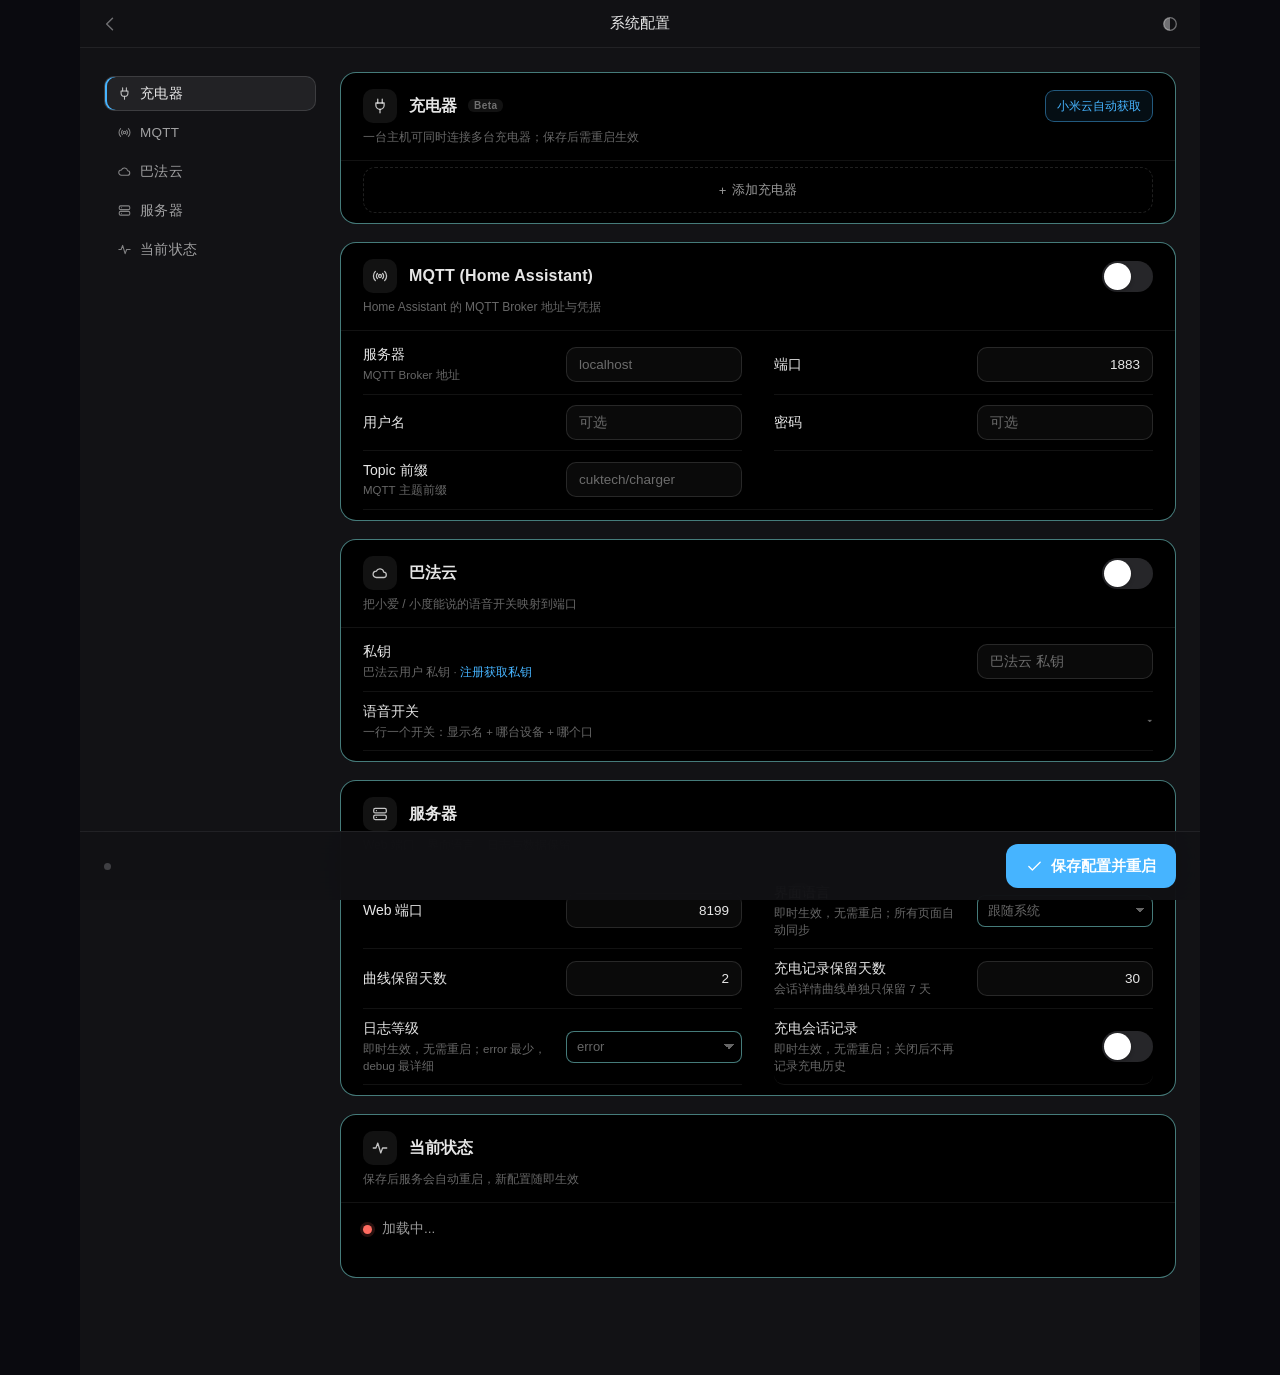
==== commit 9e1edca7: "feat: Add yearly power-usage heatmap and polish UX" ====
--- a/ble_server/web/config.html
+++ b/ble_server/web/config.html
@@ -5,11 +5,11 @@
 <meta name="viewport" content="width=device-width, initial-scale=1.0, user-scalable=no, viewport-fit=cover">
 <title data-i18n="pageTitle.config">CUKTECH 配置</title>
 <link rel="icon" href="/static/favicon.ico">
-<script src="/static/locales/zh-CN.js?v=31"></script>
-<script src="/static/locales/en.js?v=31"></script>
+<script src="/static/locales/zh-CN.js?v=33"></script>
+<script src="/static/locales/en.js?v=33"></script>
 <script src="/static/i18n.js?v=6"></script>
 <link rel="stylesheet" href="static/phone.css?v=36">
-<link rel="stylesheet" href="static/config.css?v=1">
+<link rel="stylesheet" href="static/config.css?v=2">
 </head>
 <body class="config-page">
 <div class="phone config-app" id="app">
@@ -195,8 +195,12 @@
                         </select>
                     </div>
                     <div class="config-row">
-                        <div class="config-label" data-i18n="config.retention">数据保留天数</div>
-                        <input class="config-input" id="server_retention" type="number" value="2">
+                        <div class="config-label" data-i18n="config.retention">曲线保留天数</div>
+                        <input class="config-input" id="server_retention" type="number" min="1" value="2">
+                    </div>
+                    <div class="config-row">
+                        <div><div class="config-label" data-i18n="config.retentionSessions">充电记录保留天数</div><div class="config-hint" data-i18n="config.retentionSessionsHint">会话详情曲线单独只保留 7 天</div></div>
+                        <input class="config-input" id="server_session_retention" type="number" min="1" max="3650" value="30">
                     </div>
                     <div class="config-row">
                         <div><div class="config-label" data-i18n="config.logLevel">日志等级</div><div class="config-hint" data-i18n="config.logLevelHint">即时生效，无需重启；error 最少，debug 最详细</div></div>
@@ -940,6 +944,7 @@
 
         document.getElementById('server_port').value = c.server.port || 8199;
         document.getElementById('server_retention').value = c.server.history_retention_days || 2;
+        document.getElementById('server_session_retention').value = c.server.session_retention_days || 30;
 
         // 界面语言（独立于 config.yaml，DB meta 单源，即时生效）
         try {
@@ -1008,9 +1013,24 @@
     return true;
 }
 
+function validateServerRetention() {
+    // 服务端对非法值会直接 ValueError（宁可拒绝启动），所以前端先挡住，
+    // 避免用户把 -1 / 空值 / "abc" 写进 YAML 之后重启起不来。
+    // `String(...)`：GET 回填的是数字（`value = 30`），不能直接 `.trim()`。
+    const el = document.getElementById('server_session_retention');
+    const raw = String(el && el.value != null ? el.value : '').trim();
+    const n = Number(raw);
+    if (!Number.isInteger(n) || n < 1 || n > 3650) {
+        showToast(I18N.t('config.retentionInvalid'), 6000);
+        return false;
+    }
+    return true;
+}
+
 async function saveConfig() {
     if (!validateDevices()) return;
     if (!validateBemfaEntities()) return;
+    if (!validateServerRetention()) return;
     const btn = document.getElementById('btnSave');
     btn.disabled = true;
     _saving = true;
@@ -1086,6 +1106,7 @@
         server: {
             port: parseInt(document.getElementById('server_port').value) || 8199,
             history_retention_days: parseInt(document.getElementById('server_retention').value) || 2,
+            session_retention_days: Number(document.getElementById('server_session_retention').value),
         },
     };
     // `ble:` 节照旧带一份（老服务端只认这个形状）。名字能不能被**清空**由 A 形的
--- a/ble_server/web/static/phone.css
+++ b/ble_server/web/static/phone.css
@@ -929,6 +929,12 @@
     color: #34C759; background: rgba(52, 199, 89, 0.14);
 }
 .session-live i { width: 5px; height: 5px; border-radius: 50%; background: currentColor; animation: sessionPulse 1.6s ease-in-out infinite; }
+/* 曲线只保留 7 天：第 8~30 天的会话详情是空图，列表上先标出来 */
+.session-nocurve {
+    flex: none; padding: 1px 7px; border-radius: 999px;
+    font-size: 10px; font-weight: 500; cursor: help;
+    color: var(--text-dim); background: rgba(127, 127, 127, 0.12);
+}
 @keyframes sessionPulse { 0%, 100% { opacity: 1; } 50% { opacity: .35; } }
 .session-card-energy {
     justify-self: end;
--- a/ble_server/web/static/config.css
+++ b/ble_server/web/static/config.css
@@ -618,7 +618,10 @@
     .cfg-sec { --sec-pad: 22px; }
     .cfg-savebar {
         max-width: var(--cfg-max); margin: 0 auto;
-        padding: 12px 24px calc(12px + env(safe-area-inset-bottom, 0px)) calc(var(--rail-w) + 48px);
+        /* 状态文字贴条带最左边（= 分节目录那一列的左沿，24px 与右内距对称），
+           保存按钮仍在最右边与卡片右沿对齐：条带左右各留 24px，
+           中间那 236px 不再让文字浮在半空 */
+        padding: 12px 24px calc(12px + env(safe-area-inset-bottom, 0px)) 24px;
         border-radius: 0; border: 0; border-top: 1px solid var(--cfg-line);
     }
     .device-card-body .config-input { width: 300px; }
